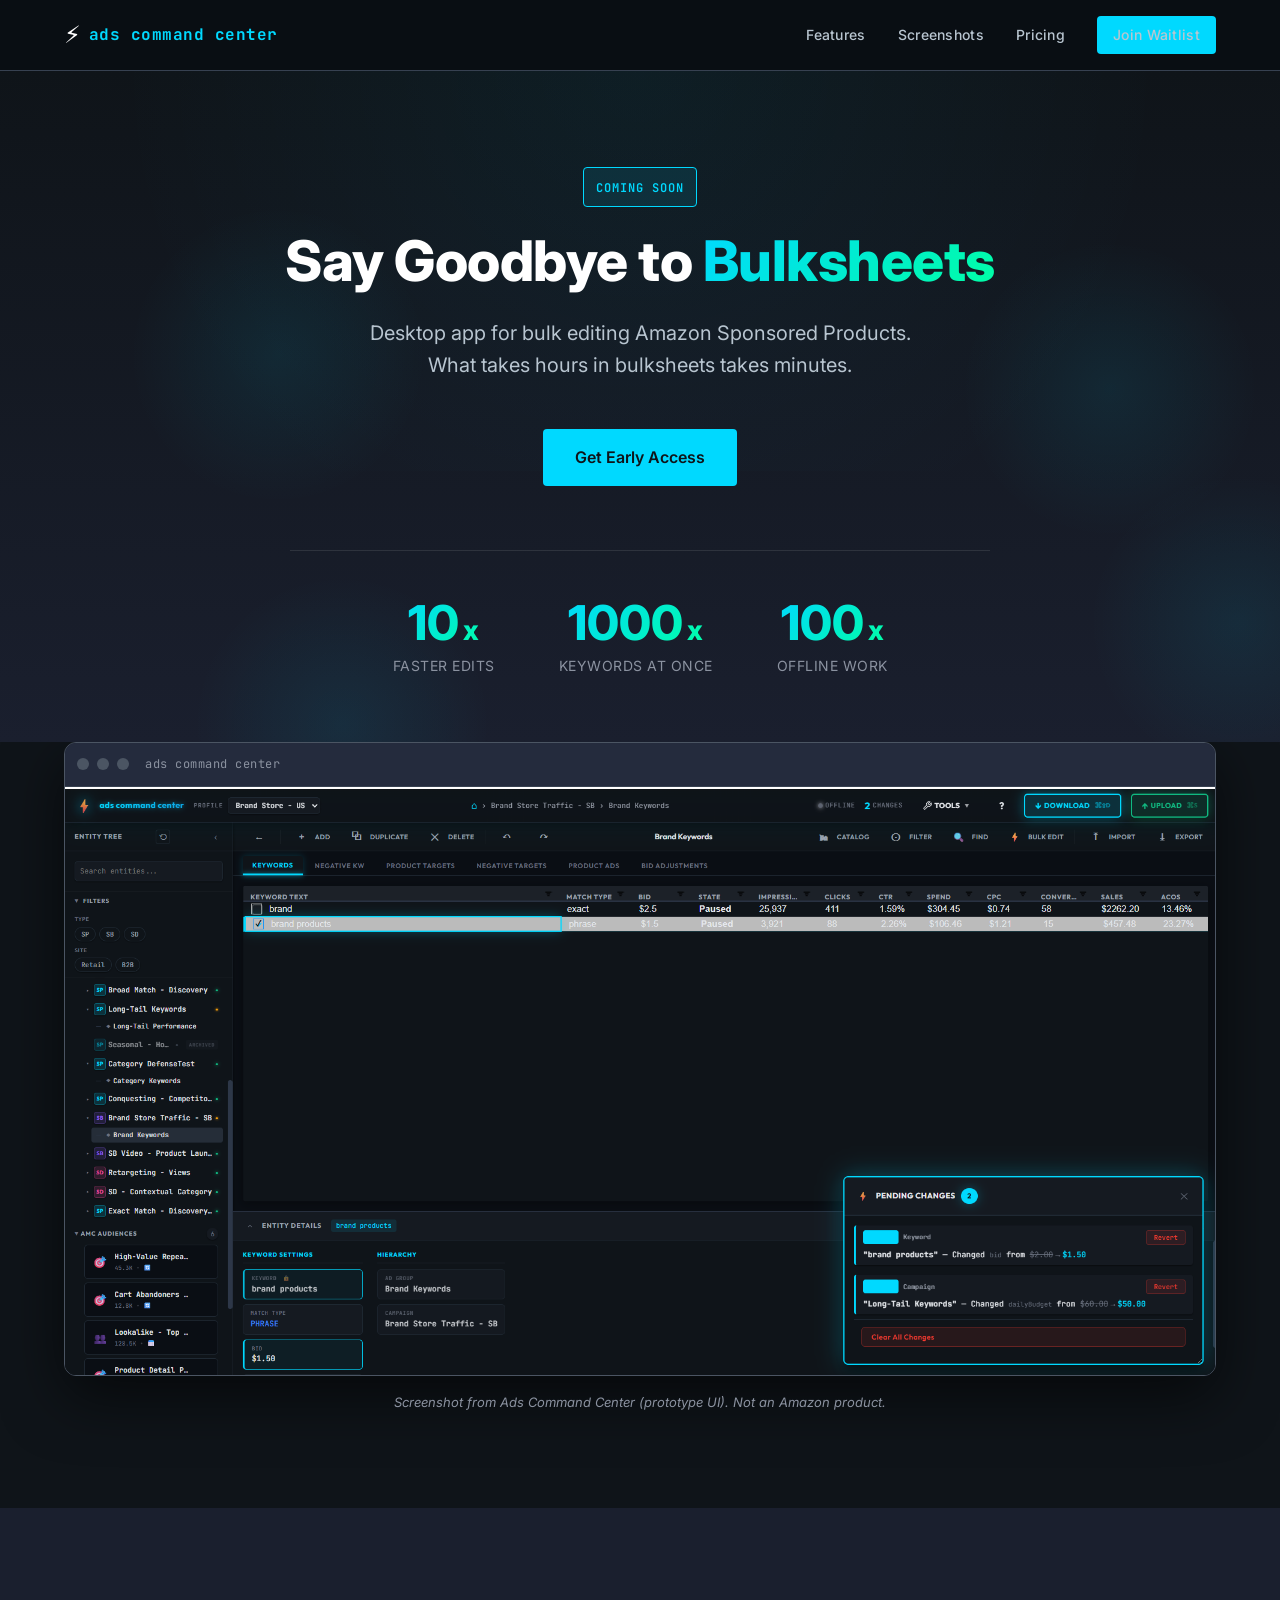
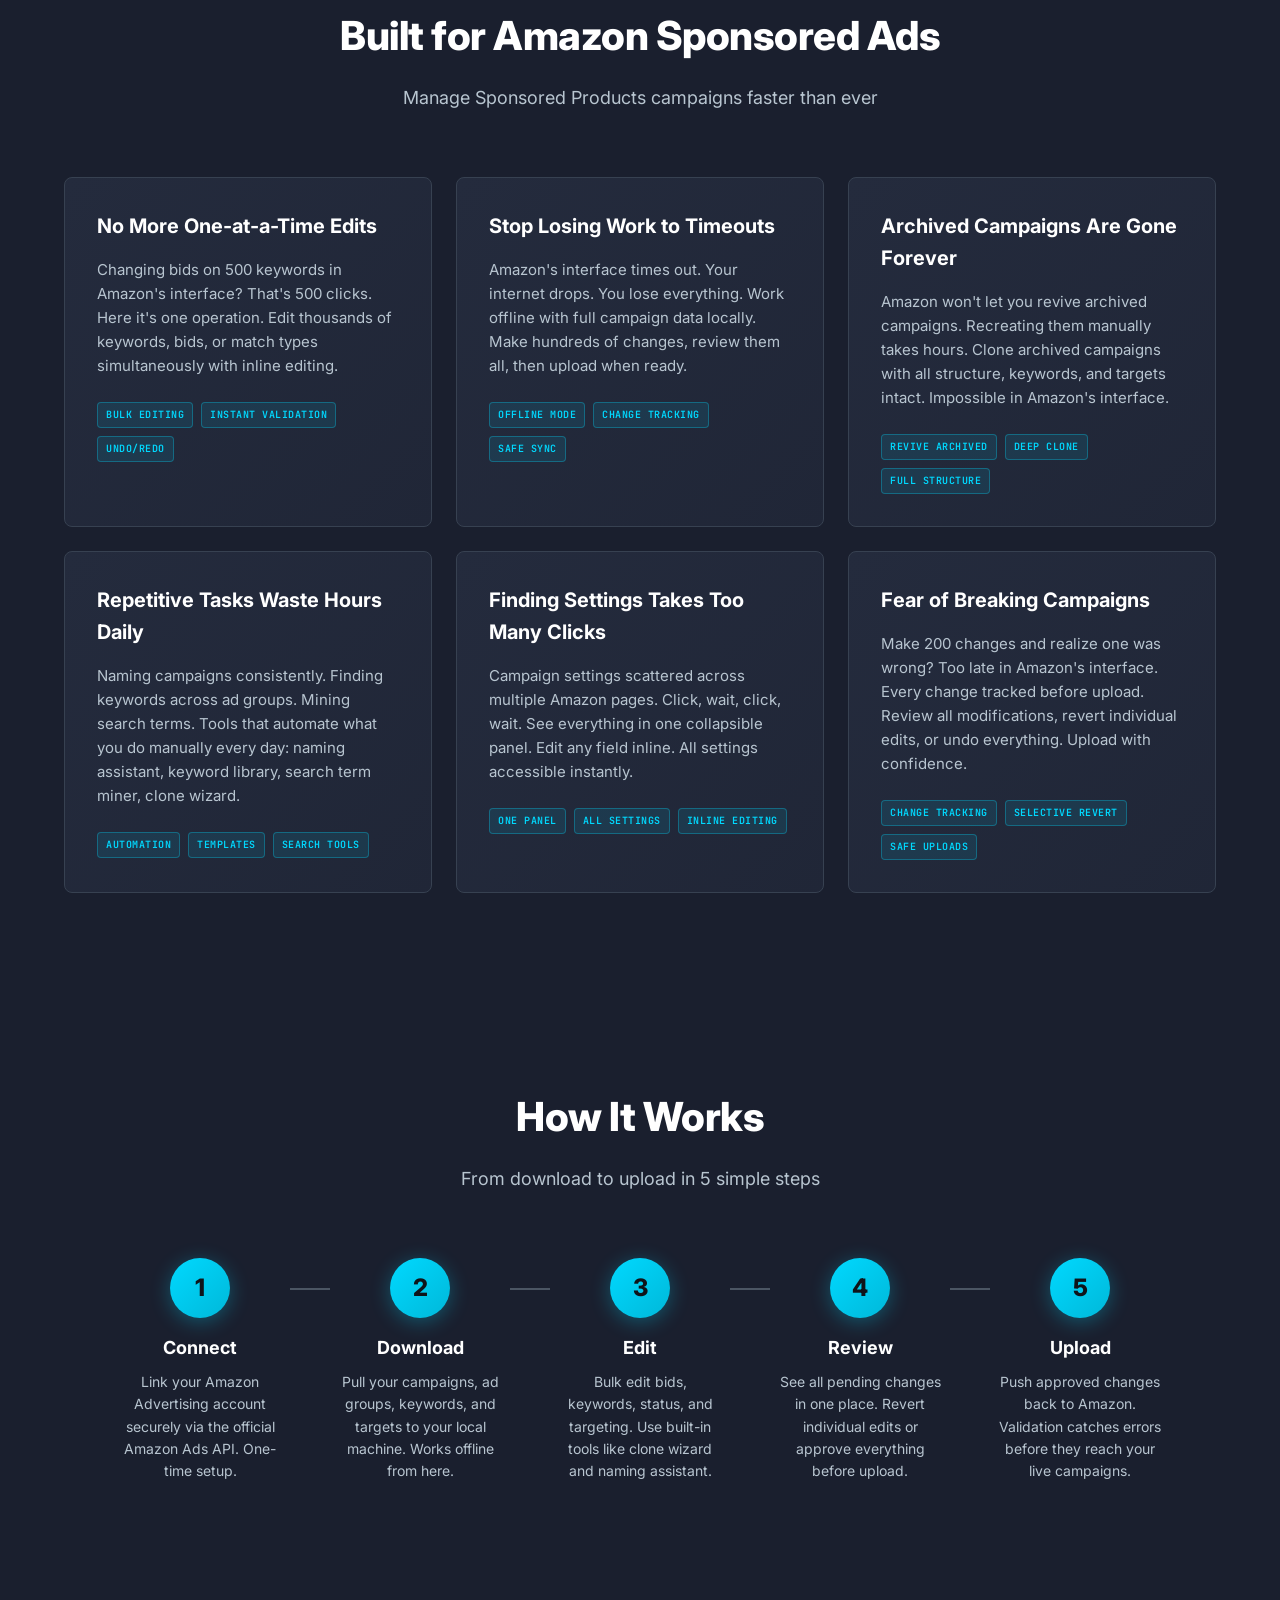
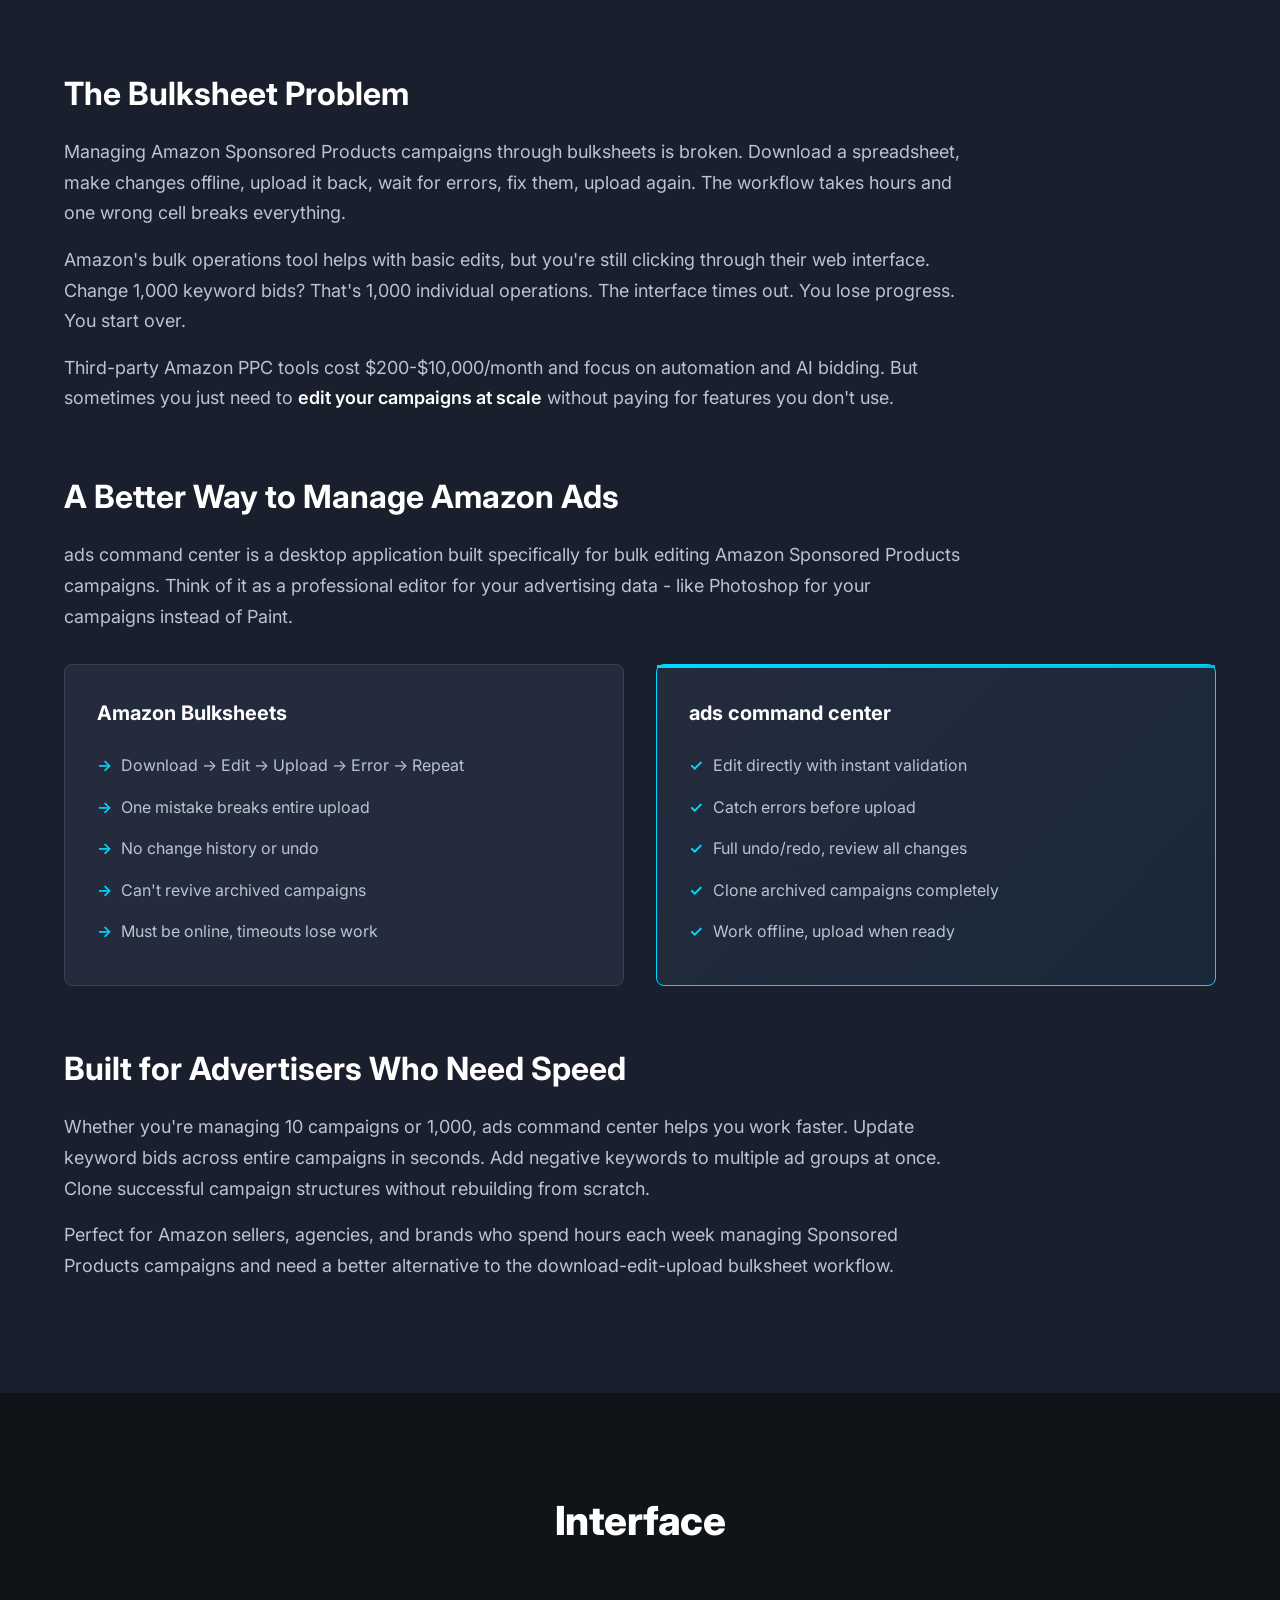
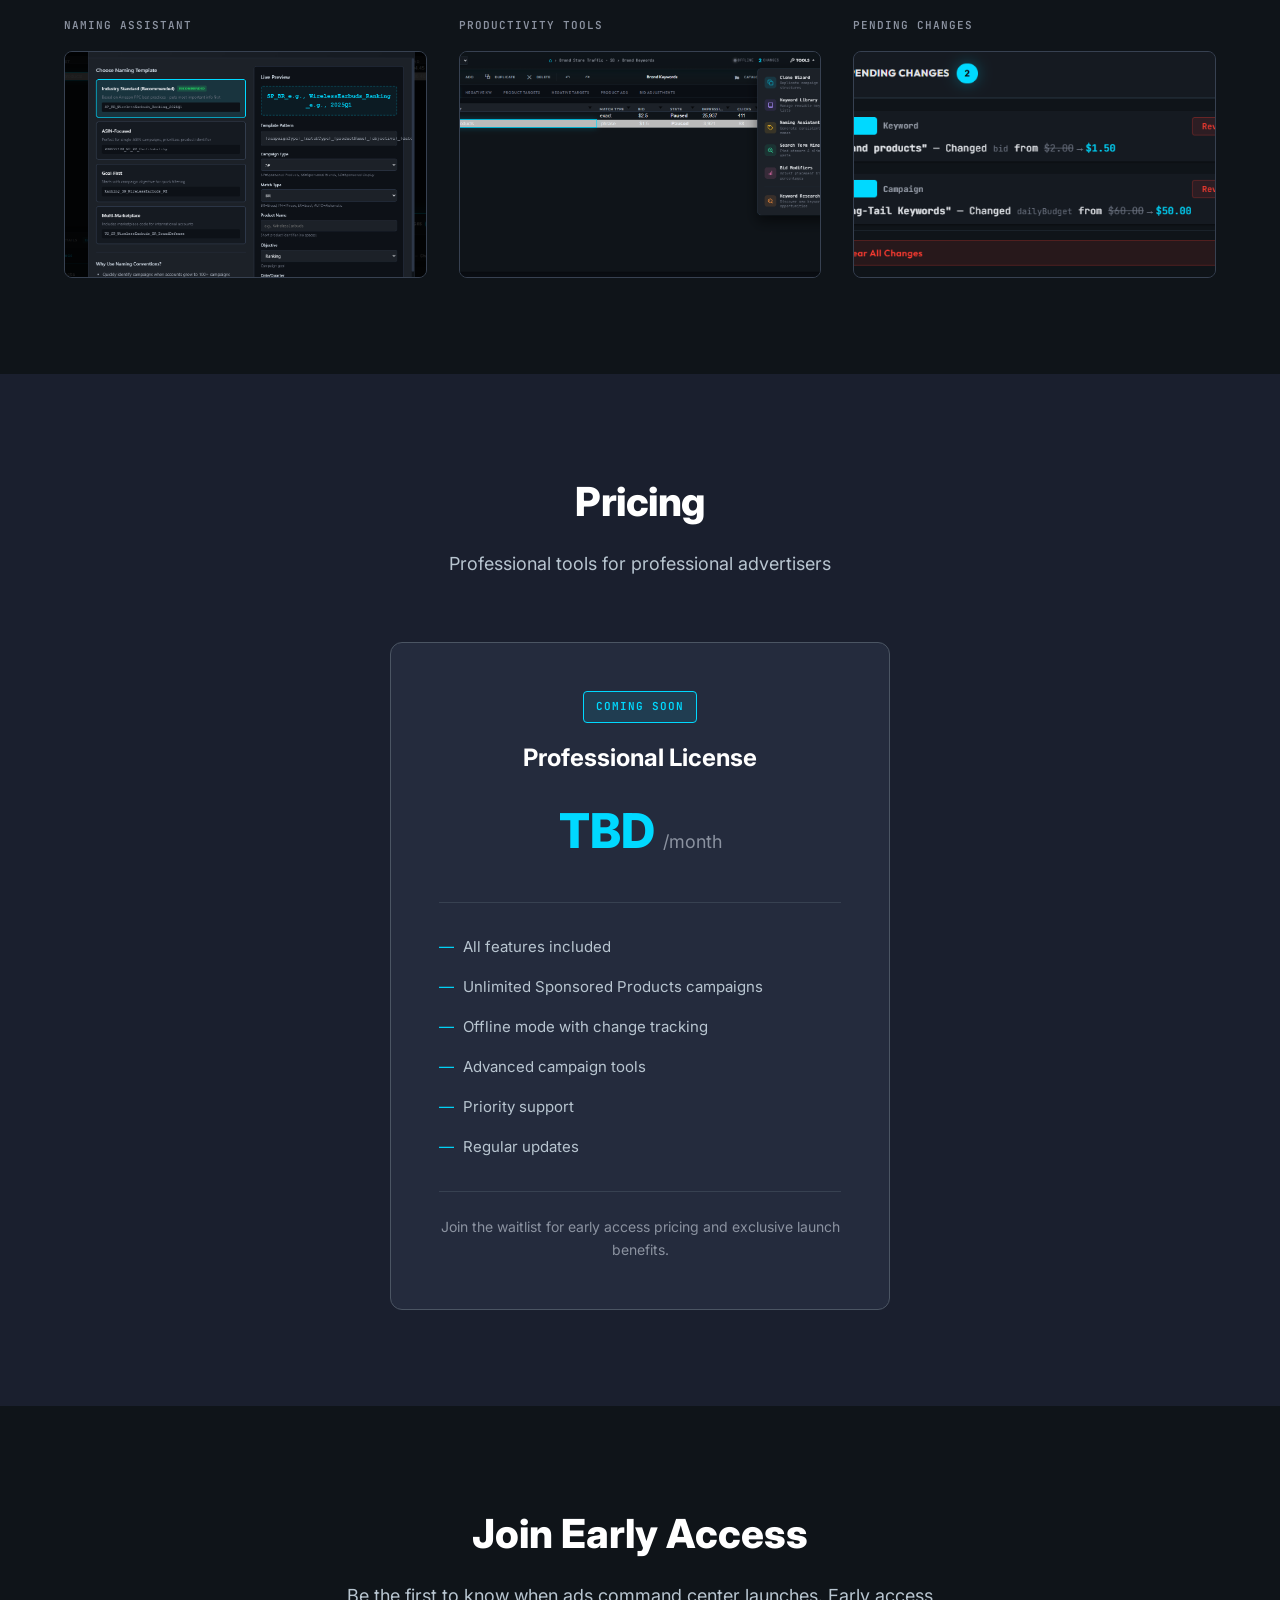
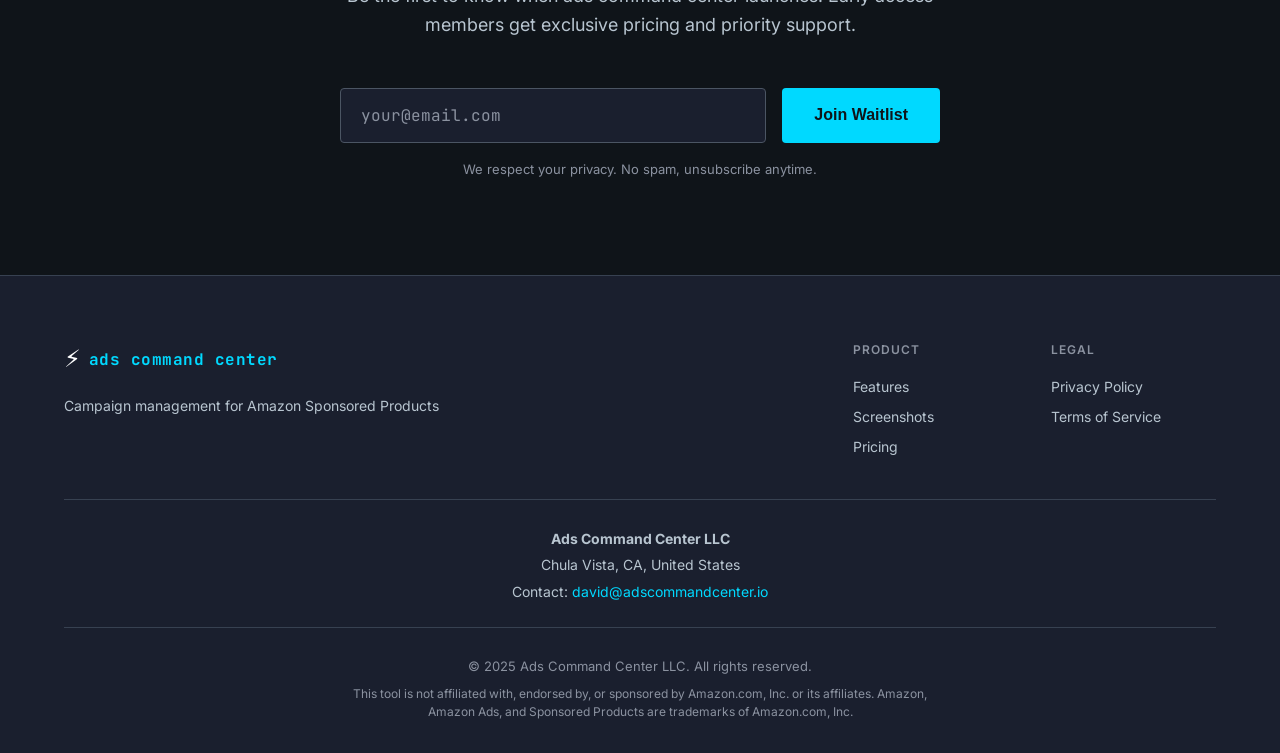
==== index.html @ f1e4e7fe "Update contact email to david@adscommandcenter.io" ====
<!DOCTYPE html>
<html lang="en">
<head>
    <meta charset="UTF-8">
    <meta name="viewport" content="width=device-width, initial-scale=1.0">
    <title>ads command center - Say Goodbye to Bulksheets</title>
    <meta name="description" content="Bulksheet alternative for Amazon Sponsored Products. Desktop app for bulk editing campaigns, keywords, and bids. Work offline, revive archived campaigns. Better than Amazon PPC tools.">
    <meta name="keywords" content="Amazon bulksheet alternative, Amazon PPC tool, bulk edit Amazon campaigns, Amazon Sponsored Products software, Amazon advertising bulk operations, campaign management desktop app, Amazon ads editor">

    <!-- Open Graph -->
    <meta property="og:type" content="website">
    <meta property="og:title" content="ads command center - Say Goodbye to Bulksheets">
    <meta property="og:description" content="Bulksheet alternative for Amazon Sponsored Products. Bulk edit campaigns, keywords, and bids. Work offline, revive archived campaigns.">
    <meta property="og:url" content="https://adscommandcenter.io">
    <meta property="og:site_name" content="ads command center">
    <meta property="og:image" content="https://adscommandcenter.io/images/hero-main.png">
    <meta property="og:image:width" content="1200">
    <meta property="og:image:height" content="630">

    <!-- Twitter Card -->
    <meta name="twitter:card" content="summary_large_image">
    <meta name="twitter:title" content="ads command center - Say Goodbye to Bulksheets">
    <meta name="twitter:description" content="Bulksheet alternative for Amazon Sponsored Products. Bulk edit campaigns, keywords, and bids. Work offline, revive archived campaigns.">
    <meta name="twitter:image" content="https://adscommandcenter.io/images/hero-main.png">

    <!-- Canonical URL -->
    <link rel="canonical" href="https://adscommandcenter.io">

    <!-- Structured Data - Software Application -->
    <script type="application/ld+json">
    {
      "@context": "https://schema.org",
      "@type": "SoftwareApplication",
      "name": "ads command center",
      "applicationCategory": "BusinessApplication",
      "operatingSystem": "Windows, macOS, Linux",
      "offers": {
        "@type": "Offer",
        "price": "TBD",
        "priceCurrency": "USD"
      },
      "description": "Desktop application for managing Amazon Sponsored Products campaigns. Edit thousands of keywords instantly, work offline with full change tracking, revive archived campaigns, and automate repetitive campaign management tasks.",
      "featureList": [
        "Bulk edit thousands of keywords and campaigns simultaneously",
        "Offline mode with local change tracking",
        "Revive and clone archived Amazon campaigns",
        "Campaign naming assistant with templates",
        "Search term mining and keyword discovery",
        "Pending changes review before upload",
        "Inline editing with validation"
      ],
      "screenshot": "https://adscommandcenter.io/images/hero-main.png",
      "url": "https://adscommandcenter.io",
      "applicationSubCategory": "Amazon Advertising Management Tool"
    }
    </script>

    <!-- Structured Data - Organization -->
    <script type="application/ld+json">
    {
      "@context": "https://schema.org",
      "@type": "Organization",
      "name": "ads command center",
      "url": "https://adscommandcenter.io",
      "logo": "https://adscommandcenter.io/images/hero-main.png",
      "description": "Campaign management software for Amazon Sponsored Products"
    }
    </script>

    <!-- Structured Data - FAQ -->
    <script type="application/ld+json">
    {
      "@context": "https://schema.org",
      "@type": "FAQPage",
      "mainEntity": [
        {
          "@type": "Question",
          "name": "What is ads command center?",
          "acceptedAnswer": {
            "@type": "Answer",
            "text": "ads command center is a desktop application for managing Amazon Sponsored Products campaigns. It enables bulk editing of thousands of keywords instantly, offline work with full change tracking, and the ability to revive archived campaigns."
          }
        },
        {
          "@type": "Question",
          "name": "How does ads command center save time compared to bulksheets?",
          "acceptedAnswer": {
            "@type": "Answer",
            "text": "What takes hours in bulksheets takes minutes in ads command center. For example, changing bids on 500 keywords in Amazon's interface requires 500 clicks. In ads command center, it's one operation. You can edit thousands of keywords, bids, or match types simultaneously with inline editing."
          }
        },
        {
          "@type": "Question",
          "name": "Can I revive archived Amazon campaigns?",
          "acceptedAnswer": {
            "@type": "Answer",
            "text": "Yes. Amazon won't let you revive archived campaigns through their interface, and recreating them manually takes hours. ads command center can clone archived campaigns with all structure, keywords, and targets intact - something that's impossible in Amazon's native interface."
          }
        },
        {
          "@type": "Question",
          "name": "Does ads command center work offline?",
          "acceptedAnswer": {
            "@type": "Answer",
            "text": "Yes. Work offline with full campaign data stored locally. Make hundreds of changes, review them all, then upload when ready. No more losing work to timeouts or internet drops."
          }
        },
        {
          "@type": "Question",
          "name": "What platforms does ads command center support?",
          "acceptedAnswer": {
            "@type": "Answer",
            "text": "ads command center is a desktop application available for Windows, macOS, and Linux."
          }
        },
        {
          "@type": "Question",
          "name": "When will ads command center be available?",
          "acceptedAnswer": {
            "@type": "Answer",
            "text": "ads command center is coming soon. Join the waitlist at https://adscommandcenter.io to get early access, exclusive pricing, and priority support."
          }
        }
      ]
    }
    </script>

    <!-- Fonts -->
    <link rel="preconnect" href="https://fonts.googleapis.com">
    <link rel="preconnect" href="https://fonts.gstatic.com" crossorigin>
    <link href="https://fonts.googleapis.com/css2?family=JetBrains+Mono:wght@400;500;600;700&family=Inter:wght@300;400;500;600;700;800&display=swap" rel="stylesheet">

    <!-- Favicon -->
    <link rel="icon" type="image/svg+xml" href="data:image/svg+xml,<svg xmlns='http://www.w3.org/2000/svg' viewBox='0 0 100 100'><text y='.9em' font-size='90'>⚡</text></svg>">
    <link rel="icon" type="image/png" sizes="32x32" href="data:image/svg+xml,<svg xmlns='http://www.w3.org/2000/svg' viewBox='0 0 100 100'><text y='.9em' font-size='90'>⚡</text></svg>">
    <link rel="apple-touch-icon" sizes="180x180" href="data:image/svg+xml,<svg xmlns='http://www.w3.org/2000/svg' viewBox='0 0 100 100'><text y='.9em' font-size='90'>⚡</text></svg>">

    <link rel="stylesheet" href="css/styles.css">
</head>
<body>
    <!-- Navigation -->
    <nav class="navbar">
        <div class="container">
            <div class="nav-brand">
                <span class="logo-icon">⚡</span>
                <span class="logo-text">ads command center</span>
            </div>
            <div class="nav-links">
                <a href="#features">Features</a>
                <a href="#screenshots">Screenshots</a>
                <a href="#pricing">Pricing</a>
                <a href="#waitlist" class="btn-primary-nav">Join Waitlist</a>
            </div>
            <button class="mobile-menu-btn" id="mobileMenuBtn">
                <span></span>
                <span></span>
                <span></span>
            </button>
        </div>
    </nav>

    <!-- Hero Section -->
    <section class="hero" role="banner">
        <div class="container">
            <div class="hero-content">
                <div class="hero-badge animate-fade-in">
                    <span class="badge-text">COMING SOON</span>
                </div>
                <h1 class="hero-title animate-slide-up" itemprop="headline">
                    Say Goodbye to
                    <span class="gradient-text">Bulksheets</span>
                </h1>
                <p class="hero-description animate-slide-up" style="animation-delay: 0.1s;">
                    Desktop app for bulk editing Amazon Sponsored Products.<br>
                    What takes hours in bulksheets takes minutes.
                </p>
                <div class="hero-cta animate-slide-up" style="animation-delay: 0.2s;">
                    <a href="#waitlist" class="btn-large btn-primary">
                        Get Early Access
                    </a>
                </div>

                <!-- Animated Feature Stats -->
                <div class="hero-stats animate-fade-in" style="animation-delay: 0.4s;">
                    <div class="stat-item">
                        <div class="stat-number" data-target="10">0</div>
                        <div class="stat-label">Faster Edits</div>
                    </div>
                    <div class="stat-item">
                        <div class="stat-number" data-target="1000">0</div>
                        <div class="stat-label">Keywords at Once</div>
                    </div>
                    <div class="stat-item">
                        <div class="stat-number" data-target="100">0</div>
                        <div class="stat-label">Offline Work</div>
                    </div>
                </div>
            </div>
        </div>

        <!-- Animated Background Elements -->
        <div class="hero-bg-animation">
            <div class="floating-element" style="left: 10%; top: 20%;"></div>
            <div class="floating-element" style="left: 85%; top: 60%;"></div>
            <div class="floating-element" style="left: 15%; top: 75%;"></div>
            <div class="floating-element" style="left: 75%; top: 25%;"></div>
        </div>
    </section>

    <!-- Screenshot Hero -->
    <section class="screenshot-hero">
        <div class="container">
            <div class="screenshot-window">
                <div class="window-chrome">
                    <div class="window-dots">
                        <span></span>
                        <span></span>
                        <span></span>
                    </div>
                    <div class="window-title">ads command center</div>
                </div>
                <div class="screenshot-container">
                    <img src="images/hero-main.png" alt="ads command center main interface" class="screenshot-img">
                </div>
            </div>
            <p class="screenshot-caption">Screenshot from Ads Command Center (prototype UI). Not an Amazon product.</p>
        </div>
    </section>

    <!-- Features Section -->
    <section id="features" class="features">
        <div class="container">
            <div class="section-header">
                <h2 class="section-title">Built for Amazon Sponsored Ads</h2>
                <p class="section-description">Manage Sponsored Products campaigns faster than ever</p>
            </div>
            <div class="features-grid">
                <div class="feature-card">
                    <div class="feature-header">
                        <h3 class="feature-title">No More One-at-a-Time Edits</h3>
                    </div>
                    <p class="feature-description">Changing bids on 500 keywords in Amazon's interface? That's 500 clicks.
                    Here it's one operation. Edit thousands of keywords, bids, or match types simultaneously with inline editing.</p>
                    <div class="feature-specs">
                        <span class="spec">BULK EDITING</span>
                        <span class="spec">INSTANT VALIDATION</span>
                        <span class="spec">UNDO/REDO</span>
                    </div>
                </div>

                <div class="feature-card">
                    <div class="feature-header">
                        <h3 class="feature-title">Stop Losing Work to Timeouts</h3>
                    </div>
                    <p class="feature-description">Amazon's interface times out. Your internet drops. You lose everything.
                    Work offline with full campaign data locally. Make hundreds of changes, review them all, then upload when ready.</p>
                    <div class="feature-specs">
                        <span class="spec">OFFLINE MODE</span>
                        <span class="spec">CHANGE TRACKING</span>
                        <span class="spec">SAFE SYNC</span>
                    </div>
                </div>

                <div class="feature-card">
                    <div class="feature-header">
                        <h3 class="feature-title">Archived Campaigns Are Gone Forever</h3>
                    </div>
                    <p class="feature-description">Amazon won't let you revive archived campaigns. Recreating them manually takes hours.
                    Clone archived campaigns with all structure, keywords, and targets intact. Impossible in Amazon's interface.</p>
                    <div class="feature-specs">
                        <span class="spec">REVIVE ARCHIVED</span>
                        <span class="spec">DEEP CLONE</span>
                        <span class="spec">FULL STRUCTURE</span>
                    </div>
                </div>

                <div class="feature-card">
                    <div class="feature-header">
                        <h3 class="feature-title">Repetitive Tasks Waste Hours Daily</h3>
                    </div>
                    <p class="feature-description">Naming campaigns consistently. Finding keywords across ad groups. Mining search terms.
                    Tools that automate what you do manually every day: naming assistant, keyword library, search term miner, clone wizard.</p>
                    <div class="feature-specs">
                        <span class="spec">AUTOMATION</span>
                        <span class="spec">TEMPLATES</span>
                        <span class="spec">SEARCH TOOLS</span>
                    </div>
                </div>

                <div class="feature-card">
                    <div class="feature-header">
                        <h3 class="feature-title">Finding Settings Takes Too Many Clicks</h3>
                    </div>
                    <p class="feature-description">Campaign settings scattered across multiple Amazon pages. Click, wait, click, wait.
                    See everything in one collapsible panel. Edit any field inline. All settings accessible instantly.</p>
                    <div class="feature-specs">
                        <span class="spec">ONE PANEL</span>
                        <span class="spec">ALL SETTINGS</span>
                        <span class="spec">INLINE EDITING</span>
                    </div>
                </div>

                <div class="feature-card">
                    <div class="feature-header">
                        <h3 class="feature-title">Fear of Breaking Campaigns</h3>
                    </div>
                    <p class="feature-description">Make 200 changes and realize one was wrong? Too late in Amazon's interface.
                    Every change tracked before upload. Review all modifications, revert individual edits, or undo everything. Upload with confidence.</p>
                    <div class="feature-specs">
                        <span class="spec">CHANGE TRACKING</span>
                        <span class="spec">SELECTIVE REVERT</span>
                        <span class="spec">SAFE UPLOADS</span>
                    </div>
                </div>
            </div>
        </div>
    </section>

    <!-- How It Works Section -->
    <section id="how-it-works" class="how-it-works">
        <div class="container">
            <div class="section-header">
                <h2 class="section-title">How It Works</h2>
                <p class="section-description">From download to upload in 5 simple steps</p>
            </div>
            <div class="workflow-steps">
                <div class="workflow-step">
                    <div class="step-number">1</div>
                    <div class="step-content">
                        <h3 class="step-title">Connect</h3>
                        <p class="step-description">Link your Amazon Advertising account securely via the official Amazon Ads API. One-time setup.</p>
                    </div>
                </div>
                <div class="workflow-connector"></div>
                <div class="workflow-step">
                    <div class="step-number">2</div>
                    <div class="step-content">
                        <h3 class="step-title">Download</h3>
                        <p class="step-description">Pull your campaigns, ad groups, keywords, and targets to your local machine. Works offline from here.</p>
                    </div>
                </div>
                <div class="workflow-connector"></div>
                <div class="workflow-step">
                    <div class="step-number">3</div>
                    <div class="step-content">
                        <h3 class="step-title">Edit</h3>
                        <p class="step-description">Bulk edit bids, keywords, status, and targeting. Use built-in tools like clone wizard and naming assistant.</p>
                    </div>
                </div>
                <div class="workflow-connector"></div>
                <div class="workflow-step">
                    <div class="step-number">4</div>
                    <div class="step-content">
                        <h3 class="step-title">Review</h3>
                        <p class="step-description">See all pending changes in one place. Revert individual edits or approve everything before upload.</p>
                    </div>
                </div>
                <div class="workflow-connector"></div>
                <div class="workflow-step">
                    <div class="step-number">5</div>
                    <div class="step-content">
                        <h3 class="step-title">Upload</h3>
                        <p class="step-description">Push approved changes back to Amazon. Validation catches errors before they reach your live campaigns.</p>
                    </div>
                </div>
            </div>
        </div>
    </section>

    <!-- Why Section - SEO Content -->
    <section class="why-section">
        <div class="container">
            <div class="content-block">
                <h2 class="content-title">The Bulksheet Problem</h2>
                <p class="content-text">
                    Managing Amazon Sponsored Products campaigns through bulksheets is broken. Download a spreadsheet, make changes offline,
                    upload it back, wait for errors, fix them, upload again. The workflow takes hours and one wrong cell breaks everything.
                </p>
                <p class="content-text">
                    Amazon's bulk operations tool helps with basic edits, but you're still clicking through their web interface.
                    Change 1,000 keyword bids? That's 1,000 individual operations. The interface times out. You lose progress. You start over.
                </p>
                <p class="content-text">
                    Third-party Amazon PPC tools cost $200-$10,000/month and focus on automation and AI bidding.
                    But sometimes you just need to <strong>edit your campaigns at scale</strong> without paying for features you don't use.
                </p>
            </div>

            <div class="content-block">
                <h2 class="content-title">A Better Way to Manage Amazon Ads</h2>
                <p class="content-text">
                    ads command center is a desktop application built specifically for bulk editing Amazon Sponsored Products campaigns.
                    Think of it as a professional editor for your advertising data - like Photoshop for your campaigns instead of Paint.
                </p>
                <div class="comparison-grid">
                    <div class="comparison-item">
                        <h3 class="comparison-title">Amazon Bulksheets</h3>
                        <ul class="comparison-list">
                            <li>Download → Edit → Upload → Error → Repeat</li>
                            <li>One mistake breaks entire upload</li>
                            <li>No change history or undo</li>
                            <li>Can't revive archived campaigns</li>
                            <li>Must be online, timeouts lose work</li>
                        </ul>
                    </div>
                    <div class="comparison-item highlight">
                        <h3 class="comparison-title">ads command center</h3>
                        <ul class="comparison-list">
                            <li>Edit directly with instant validation</li>
                            <li>Catch errors before upload</li>
                            <li>Full undo/redo, review all changes</li>
                            <li>Clone archived campaigns completely</li>
                            <li>Work offline, upload when ready</li>
                        </ul>
                    </div>
                </div>
            </div>

            <div class="content-block">
                <h2 class="content-title">Built for Advertisers Who Need Speed</h2>
                <p class="content-text">
                    Whether you're managing 10 campaigns or 1,000, ads command center helps you work faster.
                    Update keyword bids across entire campaigns in seconds. Add negative keywords to multiple ad groups at once.
                    Clone successful campaign structures without rebuilding from scratch.
                </p>
                <p class="content-text">
                    Perfect for Amazon sellers, agencies, and brands who spend hours each week managing Sponsored Products campaigns
                    and need a better alternative to the download-edit-upload bulksheet workflow.
                </p>
            </div>
        </div>
    </section>

    <!-- Screenshots Section -->
    <section id="screenshots" class="screenshots-section">
        <div class="container">
            <div class="section-header">
                <h2 class="section-title">Interface</h2>
            </div>

            <div class="screenshot-grid">
                <div class="screenshot-item">
                    <div class="screenshot-label">NAMING ASSISTANT</div>
                    <div class="screenshot-frame">
                        <img src="images/naming-assistant.png" alt="Naming assistant with template builder" onerror="this.style.display='none'; this.nextElementSibling.style.display='flex';">
                        <div class="screenshot-placeholder-small">
                            <p>Campaign Naming Templates</p>
                        </div>
                    </div>
                </div>

                <div class="screenshot-item">
                    <div class="screenshot-label">PRODUCTIVITY TOOLS</div>
                    <div class="screenshot-frame">
                        <img src="images/tools-dropdown.png" alt="Productivity tools menu including keyword library, naming assistant, and search term miner" onerror="this.style.display='none'; this.nextElementSibling.style.display='flex';">
                        <div class="screenshot-placeholder-small">
                            <p>Productivity Tools</p>
                        </div>
                    </div>
                </div>

                <div class="screenshot-item">
                    <div class="screenshot-label">PENDING CHANGES</div>
                    <div class="screenshot-frame">
                        <img src="images/pending-changes.png" alt="Pending changes review panel" onerror="this.style.display='none'; this.nextElementSibling.style.display='flex';">
                        <div class="screenshot-placeholder-small">
                            <p>Change Review</p>
                        </div>
                    </div>
                </div>
            </div>
        </div>
    </section>

    <!-- Pricing -->
    <section id="pricing" class="pricing">
        <div class="container">
            <div class="section-header">
                <h2 class="section-title">Pricing</h2>
                <p class="section-description">Professional tools for professional advertisers</p>
            </div>
            <div class="pricing-card">
                <div class="pricing-header">
                    <div class="pricing-badge">COMING SOON</div>
                    <h3 class="pricing-title">Professional License</h3>
                    <div class="pricing-price">
                        <span class="price-amount">TBD</span>
                        <span class="price-period">/month</span>
                    </div>
                </div>
                <div class="pricing-features">
                    <div class="pricing-feature">All features included</div>
                    <div class="pricing-feature">Unlimited Sponsored Products campaigns</div>
                    <div class="pricing-feature">Offline mode with change tracking</div>
                    <div class="pricing-feature">Advanced campaign tools</div>
                    <div class="pricing-feature">Priority support</div>
                    <div class="pricing-feature">Regular updates</div>
                </div>
                <p class="pricing-note">Join the waitlist for early access pricing and exclusive launch benefits.</p>
            </div>
        </div>
    </section>

    <!-- Waitlist -->
    <section id="waitlist" class="waitlist">
        <div class="container">
            <div class="waitlist-content">
                <h2 class="waitlist-title">Join Early Access</h2>
                <p class="waitlist-description">Be the first to know when ads command center launches. Early access members get exclusive pricing and priority support.</p>
                <form class="waitlist-form" id="waitlistForm">
                    <input type="email" id="emailInput" placeholder="your@email.com" class="waitlist-input" required>
                    <button type="submit" class="btn-large btn-primary">Join Waitlist</button>
                </form>
                <p class="waitlist-privacy">We respect your privacy. No spam, unsubscribe anytime.</p>
            </div>
        </div>
    </section>

    <!-- Footer -->
    <footer class="footer">
        <div class="container">
            <div class="footer-content">
                <div class="footer-brand">
                    <div class="footer-logo">
                        <span class="logo-icon">⚡</span>
                        <span class="logo-text">ads command center</span>
                    </div>
                    <p class="footer-tagline">Campaign management for Amazon Sponsored Products</p>
                </div>
                <div class="footer-links">
                    <div class="footer-section">
                        <h4>Product</h4>
                        <a href="#features">Features</a>
                        <a href="#screenshots">Screenshots</a>
                        <a href="#pricing">Pricing</a>
                    </div>
                    <div class="footer-section">
                        <h4>Legal</h4>
                        <a href="/privacy.html">Privacy Policy</a>
                        <a href="/terms.html">Terms of Service</a>
                    </div>
                </div>
            </div>
            <div class="footer-bottom">
                <div class="footer-company">
                    <p><strong>Ads Command Center LLC</strong></p>
                    <p>Chula Vista, CA, United States</p>
                    <p>Contact: <a href="mailto:david@adscommandcenter.io">david@adscommandcenter.io</a></p>
                </div>
                <div class="footer-disclaimer">
                    <p>&copy; 2025 Ads Command Center LLC. All rights reserved.</p>
                    <p class="amazon-disclaimer">This tool is not affiliated with, endorsed by, or sponsored by Amazon.com, Inc. or its affiliates. Amazon, Amazon Ads, and Sponsored Products are trademarks of Amazon.com, Inc.</p>
                </div>
            </div>
        </div>
    </footer>

    <!-- Image Lightbox -->
    <div class="lightbox" id="lightbox">
        <span class="lightbox-close" id="lightboxClose">&times;</span>
        <img src="" alt="" id="lightboxImg">
    </div>

    <script src="js/main.js"></script>
</body>
</html>
---- css/styles.css ----
/* ===================================
   VARIABLES & RESET
   =================================== */

:root {
    /* Colors - lighter marketing site palette */
    --color-bg-primary: #0f1419;
    --color-bg-secondary: #1a1f2e;
    --color-bg-tertiary: #242b3d;
    --color-bg-hover: #2d3548;

    --color-text-primary: #ffffff;
    --color-text-secondary: #b8c5d0;
    --color-text-tertiary: #8b92a0;

    --color-cyan: #00d9ff;
    --color-cyan-dark: #00b8d9;
    --color-orange: #ff9500;
    --color-border: #374151;
    --color-border-bright: #4b5563;

    /* Typography */
    --font-display: 'Inter', -apple-system, BlinkMacSystemFont, 'Segoe UI', system-ui, sans-serif;
    --font-mono: 'JetBrains Mono', 'Fira Code', Consolas, Monaco, monospace;

    /* Spacing */
    --space-xs: 4px;
    --space-sm: 8px;
    --space-md: 16px;
    --space-lg: 24px;
    --space-xl: 32px;
    --space-2xl: 48px;
    --space-3xl: 64px;
    --space-4xl: 96px;

    /* Border radius */
    --radius-sm: 4px;
    --radius-md: 8px;
    --radius-lg: 12px;

    /* Shadows */
    --shadow-sm: 0 1px 3px rgba(0, 0, 0, 0.3);
    --shadow-md: 0 4px 12px rgba(0, 0, 0, 0.4);
    --shadow-lg: 0 10px 30px rgba(0, 0, 0, 0.5);
    --shadow-xl: 0 20px 60px rgba(0, 0, 0, 0.6);
}

* {
    margin: 0;
    padding: 0;
    box-sizing: border-box;
}

html {
    scroll-behavior: smooth;
}

body {
    font-family: var(--font-display);
    background: var(--color-bg-primary);
    color: var(--color-text-primary);
    line-height: 1.6;
    -webkit-font-smoothing: antialiased;
    -moz-osx-font-smoothing: grayscale;
}

.container {
    max-width: 1200px;
    margin: 0 auto;
    padding: 0 var(--space-lg);
}

/* ===================================
   NAVIGATION
   =================================== */

.navbar {
    position: sticky;
    top: 0;
    z-index: 1000;
    background: rgba(10, 14, 20, 0.95);
    backdrop-filter: blur(10px);
    border-bottom: 1px solid var(--color-border);
}

.navbar .container {
    display: flex;
    align-items: center;
    justify-content: space-between;
    padding-top: var(--space-md);
    padding-bottom: var(--space-md);
}

.nav-brand {
    display: flex;
    align-items: center;
    gap: var(--space-sm);
}

.logo-icon {
    font-size: 24px;
}

.logo-text {
    font-family: var(--font-mono);
    font-size: 16px;
    font-weight: 700;
    letter-spacing: 0.5px;
    color: var(--color-cyan);
}

.nav-links {
    display: flex;
    align-items: center;
    gap: var(--space-xl);
}

.nav-links a {
    color: var(--color-text-secondary);
    text-decoration: none;
    font-size: 14px;
    font-weight: 500;
    letter-spacing: 0.3px;
    transition: color 0.2s;
}

.nav-links a:hover {
    color: var(--color-text-primary);
}

.btn-primary-nav {
    padding: 8px 16px;
    background: var(--color-cyan);
    color: var(--color-bg-primary);
    border-radius: var(--radius-sm);
    font-weight: 600;
}

.btn-primary-nav:hover {
    background: var(--color-cyan-dark);
    color: var(--color-bg-primary);
}

.mobile-menu-btn {
    display: none;
    flex-direction: column;
    gap: 4px;
    background: none;
    border: none;
    cursor: pointer;
    padding: 8px;
}

.mobile-menu-btn span {
    width: 24px;
    height: 2px;
    background: var(--color-text-primary);
    transition: all 0.3s;
}

/* ===================================
   HERO
   =================================== */

.hero {
    padding: var(--space-4xl) 0 var(--space-3xl);
    background: linear-gradient(180deg, #0f1419 0%, #1a1f2e 100%);
    position: relative;
}

.hero::before {
    content: '';
    position: absolute;
    top: 0;
    left: 0;
    right: 0;
    height: 400px;
    background: radial-gradient(circle at 50% 0%, rgba(0, 217, 255, 0.05), transparent 70%);
    pointer-events: none;
}

.hero-content {
    max-width: 800px;
    margin: 0 auto;
    text-align: center;
    position: relative;
    z-index: 1;
}

.hero-badge {
    display: inline-block;
    padding: 6px 12px;
    background: rgba(0, 217, 255, 0.1);
    border: 1px solid var(--color-cyan);
    border-radius: var(--radius-sm);
    margin-bottom: var(--space-lg);
}

.badge-text {
    font-family: var(--font-mono);
    font-size: 12px;
    font-weight: 600;
    color: var(--color-cyan);
    letter-spacing: 1px;
}

.hero-title {
    font-size: 56px;
    font-weight: 800;
    line-height: 1.1;
    margin-bottom: var(--space-lg);
    letter-spacing: -0.5px;
}

.gradient-text {
    background: linear-gradient(135deg, var(--color-cyan) 0%, #00ffa3 100%);
    -webkit-background-clip: text;
    -webkit-text-fill-color: transparent;
    background-clip: text;
}

.hero-description {
    font-size: 20px;
    line-height: 1.6;
    color: var(--color-text-secondary);
    margin-bottom: var(--space-2xl);
    max-width: 700px;
    margin-left: auto;
    margin-right: auto;
}

.hero-cta {
    display: flex;
    justify-content: center;
    gap: var(--space-md);
}

.btn-large {
    padding: 16px 32px;
    font-size: 16px;
    font-weight: 600;
    text-decoration: none;
    border-radius: var(--radius-sm);
    transition: all 0.2s;
    display: inline-block;
    border: none;
    cursor: pointer;
}

.btn-primary {
    background: var(--color-cyan);
    color: var(--color-bg-primary);
}

.btn-primary:hover {
    background: var(--color-cyan-dark);
    transform: translateY(-1px);
    box-shadow: 0 4px 12px rgba(0, 217, 255, 0.3);
}

/* Hero Stats */
.hero-stats {
    display: flex;
    justify-content: center;
    gap: var(--space-3xl);
    margin-top: var(--space-3xl);
    padding-top: var(--space-2xl);
    border-top: 1px solid rgba(255, 255, 255, 0.1);
    max-width: 700px;
    margin-left: auto;
    margin-right: auto;
}

.stat-item {
    text-align: center;
}

.stat-number {
    font-size: 48px;
    font-weight: 800;
    background: linear-gradient(135deg, var(--color-cyan) 0%, #00ffa3 100%);
    -webkit-background-clip: text;
    -webkit-text-fill-color: transparent;
    background-clip: text;
    line-height: 1;
    margin-bottom: var(--space-sm);
}

.stat-number::after {
    content: 'x';
    font-size: 28px;
    margin-left: 4px;
}

.stat-label {
    font-size: 14px;
    color: var(--color-text-tertiary);
    text-transform: uppercase;
    letter-spacing: 0.5px;
}

/* Animated Background Elements */
.hero-bg-animation {
    position: absolute;
    top: 0;
    left: 0;
    width: 100%;
    height: 100%;
    overflow: hidden;
    pointer-events: none;
    z-index: 0;
}

.floating-element {
    position: absolute;
    width: 300px;
    height: 300px;
    background: radial-gradient(circle, rgba(0, 217, 255, 0.08) 0%, transparent 70%);
    border-radius: 50%;
    animation: float 20s infinite ease-in-out;
}

.floating-element:nth-child(2) {
    animation-delay: -5s;
    animation-duration: 25s;
}

.floating-element:nth-child(3) {
    animation-delay: -10s;
    animation-duration: 30s;
}

.floating-element:nth-child(4) {
    animation-delay: -15s;
    animation-duration: 22s;
}

@keyframes float {
    0%, 100% {
        transform: translate(0, 0) scale(1);
    }
    33% {
        transform: translate(30px, -30px) scale(1.1);
    }
    66% {
        transform: translate(-20px, 20px) scale(0.9);
    }
}

/* Animation Classes */
@keyframes fadeIn {
    from {
        opacity: 0;
    }
    to {
        opacity: 1;
    }
}

@keyframes slideUp {
    from {
        opacity: 0;
        transform: translateY(30px);
    }
    to {
        opacity: 1;
        transform: translateY(0);
    }
}

.animate-fade-in {
    animation: fadeIn 1s ease-out forwards;
}

.animate-slide-up {
    animation: slideUp 0.8s ease-out forwards;
    opacity: 0;
}

/* ===================================
   SCREENSHOT HERO
   =================================== */

.screenshot-hero {
    padding: 0 0 var(--space-4xl);
}

.screenshot-window {
    background: var(--color-bg-secondary);
    border-radius: var(--radius-lg);
    overflow: hidden;
    border: 1px solid var(--color-border-bright);
    box-shadow: var(--shadow-xl);
}

.window-chrome {
    background: var(--color-bg-tertiary);
    padding: 12px;
    display: flex;
    align-items: center;
    gap: var(--space-md);
    border-bottom: 1px solid var(--color-border);
}

.window-dots {
    display: flex;
    gap: 8px;
}

.window-dots span {
    width: 12px;
    height: 12px;
    border-radius: 50%;
    background: var(--color-border-bright);
}

.window-title {
    font-family: var(--font-mono);
    font-size: 12px;
    color: var(--color-text-tertiary);
    letter-spacing: 0.5px;
}

.screenshot-container {
    position: relative;
    background: var(--color-bg-primary);
    overflow: hidden;
}

.screenshot-img {
    width: 100%;
    height: auto;
    display: block;
    background: #0f1419;
    position: relative;
    z-index: 2;
}

.screenshot-placeholder {
    position: absolute;
    top: 0;
    left: 0;
    width: 100%;
    height: 100%;
    display: none;
    flex-direction: column;
    align-items: center;
    justify-content: center;
    padding: var(--space-2xl);
}

.placeholder-grid {
    width: 100%;
    max-width: 600px;
    height: 300px;
    background: linear-gradient(90deg, var(--color-border) 1px, transparent 1px),
                linear-gradient(180deg, var(--color-border) 1px, transparent 1px);
    background-size: 40px 40px;
    border: 1px solid var(--color-cyan);
    border-radius: var(--radius-md);
    margin-bottom: var(--space-md);
    opacity: 0.3;
}

.screenshot-placeholder p {
    font-family: var(--font-mono);
    font-size: 14px;
    color: var(--color-text-tertiary);
}

/* ===================================
   SECTIONS
   =================================== */

section {
    padding: var(--space-4xl) 0;
}

.section-header {
    text-align: center;
    margin-bottom: var(--space-3xl);
}

.section-title {
    font-size: 40px;
    font-weight: 800;
    margin-bottom: var(--space-md);
    letter-spacing: -0.5px;
}

.section-description {
    font-size: 18px;
    color: var(--color-text-secondary);
}

/* ===================================
   FEATURES
   =================================== */

.features {
    background: var(--color-bg-secondary);
}

.features-grid {
    display: grid;
    grid-template-columns: repeat(3, 1fr);
    gap: var(--space-lg);
}

.feature-card {
    background: linear-gradient(135deg, var(--color-bg-tertiary) 0%, rgba(36, 43, 61, 0.6) 100%);
    border: 1px solid var(--color-border);
    border-radius: var(--radius-md);
    padding: var(--space-xl);
    transition: all 0.3s;
    position: relative;
    overflow: hidden;
}

.feature-card::before {
    content: '';
    position: absolute;
    top: 0;
    left: 0;
    right: 0;
    height: 3px;
    background: linear-gradient(90deg, var(--color-cyan), transparent);
    opacity: 0;
    transition: opacity 0.3s;
}

.feature-card:hover::before {
    opacity: 1;
}

.feature-card:hover {
    border-color: var(--color-cyan);
    transform: translateY(-2px);
    box-shadow: 0 8px 24px rgba(0, 217, 255, 0.1);
}

.feature-header {
    margin-bottom: var(--space-md);
}

.feature-title {
    font-size: 20px;
    font-weight: 700;
    color: var(--color-text-primary);
    margin-bottom: var(--space-sm);
}

.feature-description {
    font-size: 15px;
    line-height: 1.6;
    color: var(--color-text-secondary);
    margin-bottom: var(--space-lg);
}

.feature-specs {
    display: flex;
    flex-wrap: wrap;
    gap: var(--space-sm);
}

.spec {
    font-family: var(--font-mono);
    font-size: 10px;
    font-weight: 600;
    letter-spacing: 0.5px;
    color: var(--color-cyan);
    padding: 4px 8px;
    background: rgba(0, 217, 255, 0.1);
    border: 1px solid rgba(0, 217, 255, 0.3);
    border-radius: var(--radius-sm);
}

/* ===================================
   WHY SECTION - SEO CONTENT
   =================================== */

.why-section {
    background: var(--color-bg-secondary);
    padding: var(--space-4xl) 0;
}

.content-block {
    margin-bottom: var(--space-3xl);
}

.content-block:last-child {
    margin-bottom: 0;
}

.content-title {
    font-size: 32px;
    font-weight: 700;
    color: var(--color-text-primary);
    margin-bottom: var(--space-lg);
    line-height: 1.2;
}

.content-text {
    font-size: 18px;
    line-height: 1.7;
    color: var(--color-text-secondary);
    margin-bottom: var(--space-md);
    max-width: 900px;
}

.content-text strong {
    color: var(--color-text-primary);
    font-weight: 600;
}

.comparison-grid {
    display: grid;
    grid-template-columns: repeat(2, 1fr);
    gap: var(--space-xl);
    margin-top: var(--space-xl);
}

.comparison-item {
    background: var(--color-bg-tertiary);
    border: 1px solid var(--color-border);
    border-radius: var(--radius-md);
    padding: var(--space-xl);
}

.comparison-item.highlight {
    border-color: var(--color-cyan);
    background: linear-gradient(135deg, var(--color-bg-tertiary) 0%, rgba(0, 217, 255, 0.05) 100%);
    position: relative;
}

.comparison-item.highlight::before {
    content: '';
    position: absolute;
    top: 0;
    left: 0;
    right: 0;
    height: 3px;
    background: linear-gradient(90deg, var(--color-cyan), var(--color-cyan-dark));
}

.comparison-title {
    font-size: 20px;
    font-weight: 700;
    color: var(--color-text-primary);
    margin-bottom: var(--space-md);
}

.comparison-list {
    list-style: none;
    padding: 0;
    margin: 0;
}

.comparison-list li {
    font-size: 16px;
    line-height: 1.6;
    color: var(--color-text-secondary);
    padding: var(--space-sm) 0;
    padding-left: var(--space-lg);
    position: relative;
}

.comparison-list li::before {
    content: '→';
    position: absolute;
    left: 0;
    color: var(--color-cyan);
    font-weight: 600;
}

.comparison-item.highlight .comparison-list li::before {
    content: '✓';
}

/* ===================================
   SCREENSHOTS SECTION
   =================================== */

.screenshots-section {
    background: var(--color-bg-primary);
}

.screenshot-grid {
    display: grid;
    grid-template-columns: repeat(3, 1fr);
    gap: var(--space-xl);
}

.screenshot-item {
    display: flex;
    flex-direction: column;
    gap: var(--space-md);
}

.screenshot-label {
    font-family: var(--font-mono);
    font-size: 11px;
    font-weight: 600;
    letter-spacing: 1px;
    color: var(--color-text-tertiary);
}

.screenshot-frame {
    background: var(--color-bg-secondary);
    border: 1px solid var(--color-border);
    border-radius: var(--radius-md);
    overflow: hidden;
    aspect-ratio: 16 / 10;
    position: relative;
}

.screenshot-frame img {
    width: 100%;
    height: 100%;
    object-fit: cover;
    display: block;
}

.screenshot-placeholder-small {
    position: absolute;
    top: 0;
    left: 0;
    width: 100%;
    height: 100%;
    display: none;
    align-items: center;
    justify-content: center;
    background: var(--color-bg-tertiary);
}

.screenshot-placeholder-small p {
    font-family: var(--font-mono);
    font-size: 12px;
    color: var(--color-text-tertiary);
}

/* ===================================
   PRICING
   =================================== */

.pricing {
    background: var(--color-bg-secondary);
}

.pricing-card {
    max-width: 500px;
    margin: 0 auto;
    background: var(--color-bg-tertiary);
    border: 1px solid var(--color-border-bright);
    border-radius: var(--radius-lg);
    padding: var(--space-2xl);
}

.pricing-header {
    text-align: center;
    padding-bottom: var(--space-xl);
    border-bottom: 1px solid var(--color-border);
    margin-bottom: var(--space-xl);
}

.pricing-badge {
    display: inline-block;
    padding: 6px 12px;
    background: rgba(0, 217, 255, 0.1);
    border: 1px solid var(--color-cyan);
    border-radius: var(--radius-sm);
    font-family: var(--font-mono);
    font-size: 11px;
    font-weight: 600;
    color: var(--color-cyan);
    letter-spacing: 1px;
    margin-bottom: var(--space-md);
}

.pricing-title {
    font-size: 24px;
    font-weight: 700;
    margin-bottom: var(--space-md);
}

.pricing-price {
    display: flex;
    align-items: baseline;
    justify-content: center;
    gap: var(--space-sm);
}

.price-amount {
    font-size: 48px;
    font-weight: 800;
    color: var(--color-cyan);
}

.price-period {
    font-size: 18px;
    color: var(--color-text-tertiary);
}

.pricing-features {
    display: flex;
    flex-direction: column;
    gap: var(--space-md);
    margin-bottom: var(--space-xl);
}

.pricing-feature {
    font-size: 15px;
    color: var(--color-text-secondary);
    padding-left: var(--space-lg);
    position: relative;
}

.pricing-feature::before {
    content: "—";
    position: absolute;
    left: 0;
    color: var(--color-cyan);
}

.pricing-note {
    font-size: 14px;
    color: var(--color-text-tertiary);
    text-align: center;
    padding-top: var(--space-lg);
    border-top: 1px solid var(--color-border);
}

/* ===================================
   WAITLIST
   =================================== */

.waitlist {
    background: var(--color-bg-primary);
}

.waitlist-content {
    max-width: 600px;
    margin: 0 auto;
    text-align: center;
}

.waitlist-title {
    font-size: 40px;
    font-weight: 800;
    margin-bottom: var(--space-md);
}

.waitlist-description {
    font-size: 18px;
    color: var(--color-text-secondary);
    margin-bottom: var(--space-2xl);
}

.waitlist-form {
    display: flex;
    gap: var(--space-md);
    margin-bottom: var(--space-md);
}

.waitlist-input {
    flex: 1;
    padding: 16px 20px;
    font-size: 16px;
    font-family: var(--font-mono);
    background: var(--color-bg-secondary);
    border: 1px solid var(--color-border-bright);
    border-radius: var(--radius-sm);
    color: var(--color-text-primary);
    transition: border-color 0.2s;
}

.waitlist-input:focus {
    outline: none;
    border-color: var(--color-cyan);
}

.waitlist-input::placeholder {
    color: var(--color-text-tertiary);
}

.waitlist-privacy {
    font-size: 13px;
    color: var(--color-text-tertiary);
}

/* ===================================
   FOOTER
   =================================== */

.footer {
    background: var(--color-bg-secondary);
    border-top: 1px solid var(--color-border);
    padding: var(--space-3xl) 0 var(--space-xl);
}

.footer-content {
    display: grid;
    grid-template-columns: 2fr 1fr;
    gap: var(--space-3xl);
    margin-bottom: var(--space-xl);
}

.footer-brand {
    display: flex;
    flex-direction: column;
    gap: var(--space-md);
}

.footer-logo {
    display: flex;
    align-items: center;
    gap: var(--space-sm);
}

.footer-tagline {
    color: var(--color-text-secondary);
    font-size: 14px;
}

.footer-links {
    display: grid;
    grid-template-columns: repeat(2, 1fr);
    gap: var(--space-xl);
}

.footer-section h4 {
    font-size: 12px;
    font-weight: 600;
    letter-spacing: 1px;
    color: var(--color-text-tertiary);
    margin-bottom: var(--space-md);
    text-transform: uppercase;
}

.footer-section a {
    display: block;
    font-size: 14px;
    color: var(--color-text-secondary);
    text-decoration: none;
    margin-bottom: var(--space-sm);
    transition: color 0.2s;
}

.footer-section a:hover {
    color: var(--color-cyan);
}

.footer-bottom {
    padding-top: var(--space-lg);
    border-top: 1px solid var(--color-border);
    text-align: center;
    color: var(--color-text-tertiary);
    font-size: 13px;
}

/* ===================================
   NAVBAR STATES
   =================================== */

.navbar.scrolled {
    background: rgba(10, 14, 20, 0.98);
    box-shadow: var(--shadow-md);
}

.nav-links.active {
    display: flex;
    position: absolute;
    top: 100%;
    left: 0;
    right: 0;
    flex-direction: column;
    background: var(--color-bg-secondary);
    border-bottom: 1px solid var(--color-border);
    padding: var(--space-lg);
    gap: var(--space-md);
}

.mobile-menu-btn.active span:nth-child(1) {
    transform: rotate(45deg) translate(5px, 5px);
}

.mobile-menu-btn.active span:nth-child(2) {
    opacity: 0;
}

.mobile-menu-btn.active span:nth-child(3) {
    transform: rotate(-45deg) translate(6px, -6px);
}

/* ===================================
   RESPONSIVE
   =================================== */

/* Image Lightbox */
.lightbox {
    display: none;
    position: fixed;
    z-index: 10000;
    top: 0;
    left: 0;
    width: 100%;
    height: 100%;
    background-color: rgba(0, 0, 0, 0.95);
    align-items: center;
    justify-content: center;
    cursor: zoom-out;
}

.lightbox.active {
    display: flex;
}

.lightbox img {
    max-width: 95%;
    max-height: 95vh;
    object-fit: contain;
    box-shadow: 0 0 50px rgba(0, 217, 255, 0.3);
    border-radius: 8px;
}

.lightbox-close {
    position: absolute;
    top: 20px;
    right: 30px;
    color: var(--color-text-primary);
    font-size: 40px;
    font-weight: 300;
    cursor: pointer;
    transition: color 0.2s;
    user-select: none;
}

.lightbox-close:hover {
    color: var(--color-cyan);
}

/* Make screenshots clickable */
.screenshot-img,
.screenshot-frame img {
    cursor: zoom-in;
    transition: transform 0.2s;
}

.screenshot-img:hover,
.screenshot-frame img:hover {
    transform: scale(1.02);
}

@media (max-width: 1024px) {
    .features-grid {
        grid-template-columns: repeat(2, 1fr);
    }

    .screenshot-grid {
        grid-template-columns: 1fr;
    }

    .comparison-grid {
        grid-template-columns: 1fr;
    }
}

@media (max-width: 768px) {
    .nav-links {
        display: none;
    }

    .mobile-menu-btn {
        display: flex;
    }

    .hero-title {
        font-size: 40px;
    }

    .section-title {
        font-size: 32px;
    }

    .hero-cta {
        flex-direction: column;
    }

    .features-grid {
        grid-template-columns: 1fr;
    }

    .footer-content {
        grid-template-columns: 1fr;
    }

    .waitlist-form {
        flex-direction: column;
    }

    .hero-stats {
        flex-direction: column;
        gap: var(--space-xl);
    }

    .stat-number {
        font-size: 36px;
    }

    .floating-element {
        width: 150px;
        height: 150px;
    }
}

/* ===================================
   HOW IT WORKS SECTION
   =================================== */

.how-it-works {
    padding: var(--space-4xl) 0;
    background: var(--color-bg-secondary);
}

.workflow-steps {
    display: flex;
    align-items: flex-start;
    justify-content: center;
    gap: 0;
    flex-wrap: wrap;
    max-width: 1200px;
    margin: 0 auto;
}

.workflow-step {
    display: flex;
    flex-direction: column;
    align-items: center;
    text-align: center;
    width: 180px;
}

.step-number {
    width: 60px;
    height: 60px;
    border-radius: 50%;
    background: linear-gradient(135deg, var(--color-cyan), var(--color-cyan-dark));
    color: var(--color-bg-primary);
    font-size: 24px;
    font-weight: 800;
    display: flex;
    align-items: center;
    justify-content: center;
    margin-bottom: var(--space-md);
    box-shadow: 0 4px 20px rgba(0, 217, 255, 0.3);
}

.step-content {
    padding: 0 var(--space-sm);
}

.step-title {
    font-size: 18px;
    font-weight: 700;
    color: var(--color-text-primary);
    margin-bottom: var(--space-sm);
}

.step-description {
    font-size: 14px;
    color: var(--color-text-secondary);
    line-height: 1.6;
}

.workflow-connector {
    width: 40px;
    height: 2px;
    background: var(--color-border-bright);
    margin-top: 30px;
    flex-shrink: 0;
}

@media (max-width: 900px) {
    .workflow-steps {
        flex-direction: column;
        align-items: center;
        gap: var(--space-lg);
    }

    .workflow-step {
        width: 100%;
        max-width: 300px;
    }

    .workflow-connector {
        width: 2px;
        height: 30px;
        margin-top: 0;
    }
}

/* ===================================
   FOOTER ENHANCEMENTS
   =================================== */

.footer-company {
    text-align: center;
    margin-bottom: var(--space-lg);
}

.footer-company p {
    color: var(--color-text-secondary);
    margin: var(--space-xs) 0;
    font-size: 14px;
}

.footer-company a {
    color: var(--color-cyan);
    text-decoration: none;
}

.footer-company a:hover {
    text-decoration: underline;
}

.footer-disclaimer {
    text-align: center;
    padding-top: var(--space-lg);
    border-top: 1px solid var(--color-border);
}

.footer-disclaimer p {
    color: var(--color-text-tertiary);
    font-size: 13px;
    margin: var(--space-xs) 0;
}

.amazon-disclaimer {
    font-size: 12px !important;
    max-width: 600px;
    margin: var(--space-sm) auto 0 !important;
    line-height: 1.5;
}

/* ===================================
   SCREENSHOT CAPTION
   =================================== */

.screenshot-caption {
    text-align: center;
    color: var(--color-text-tertiary);
    font-size: 13px;
    margin-top: var(--space-md);
    font-style: italic;
}
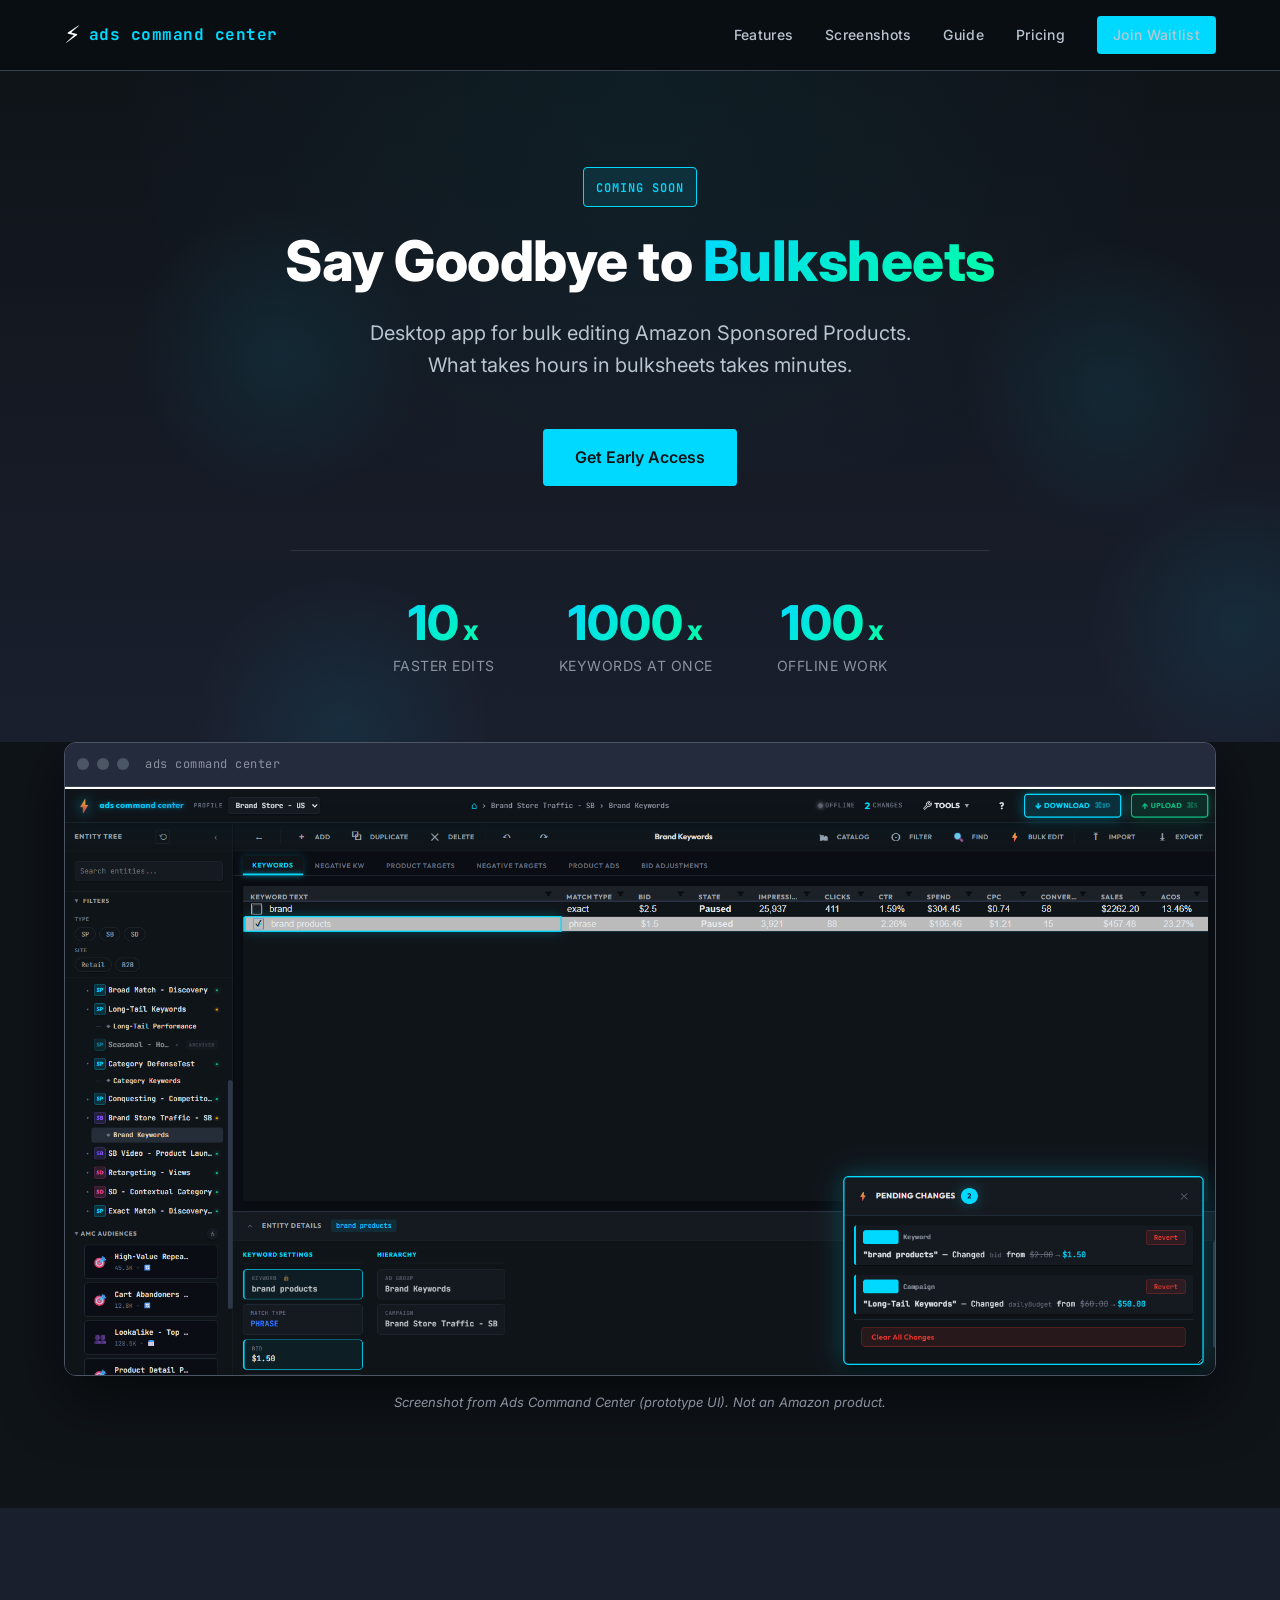
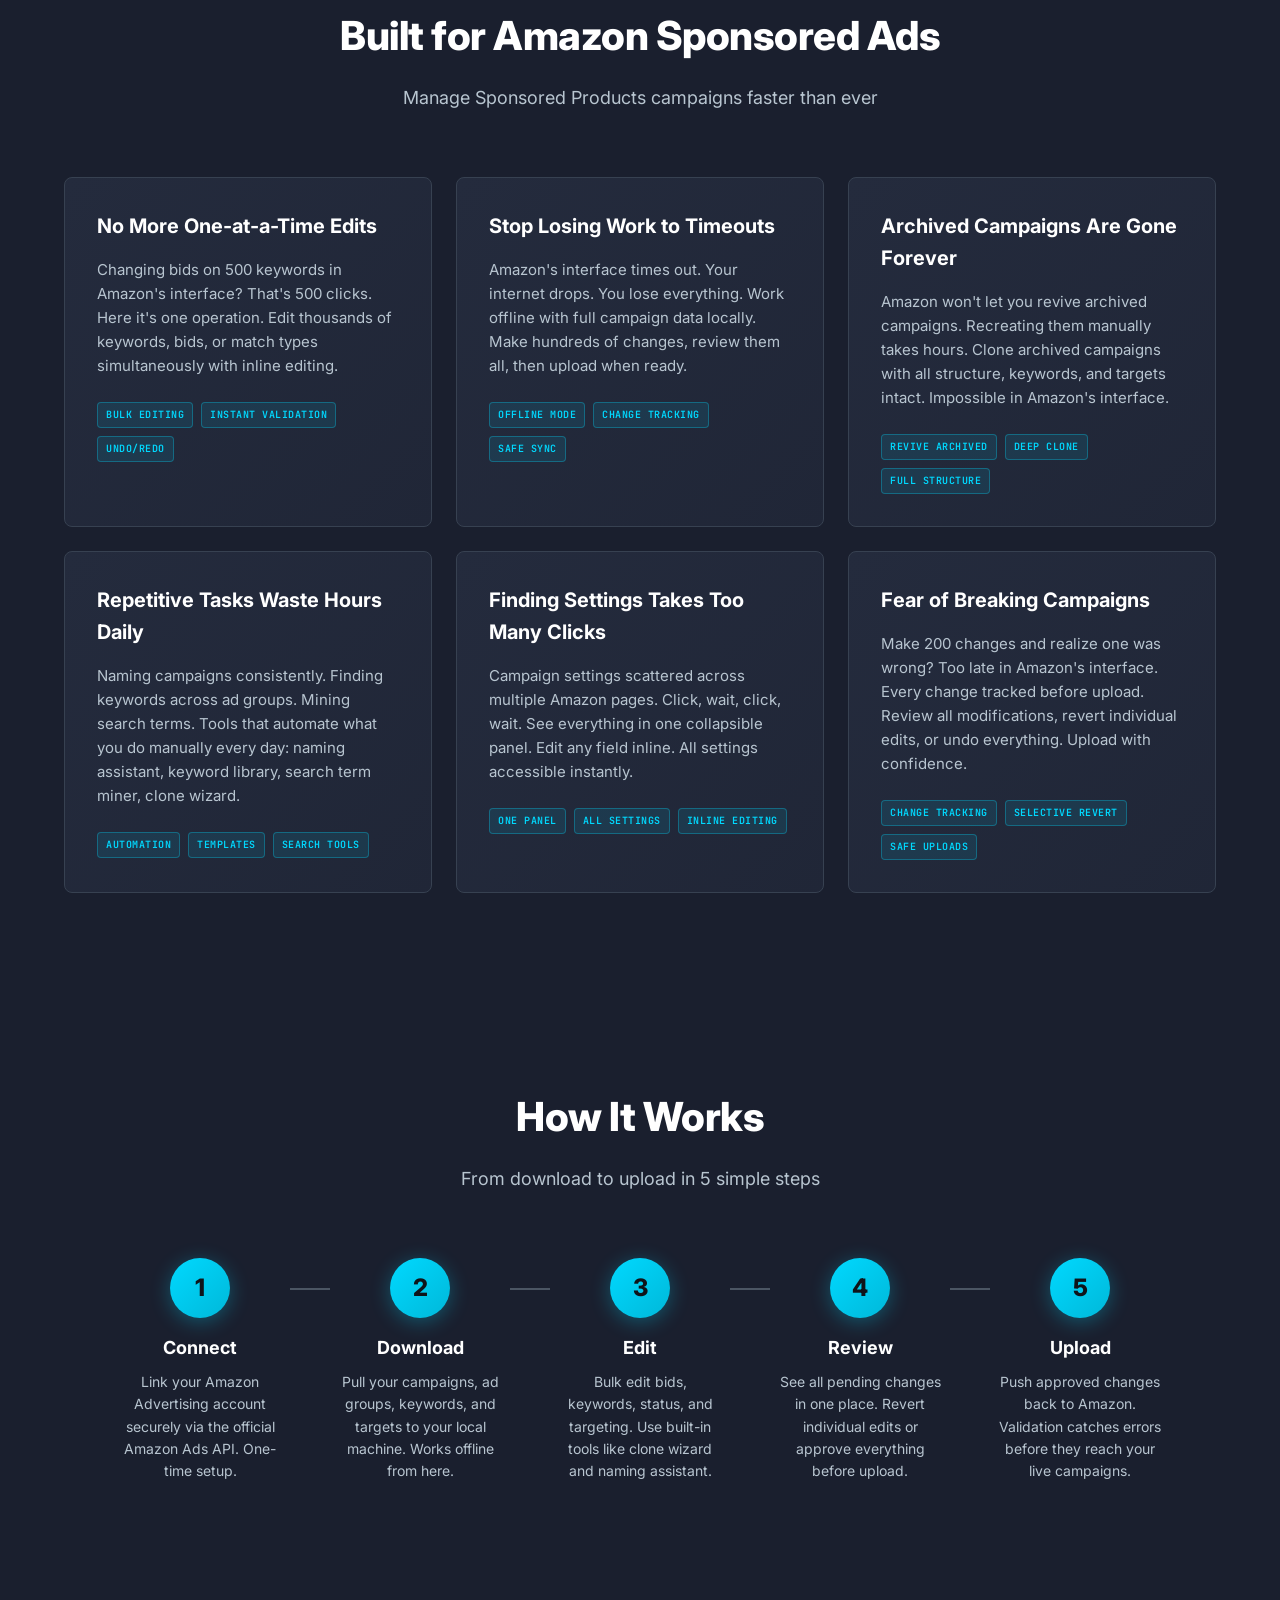
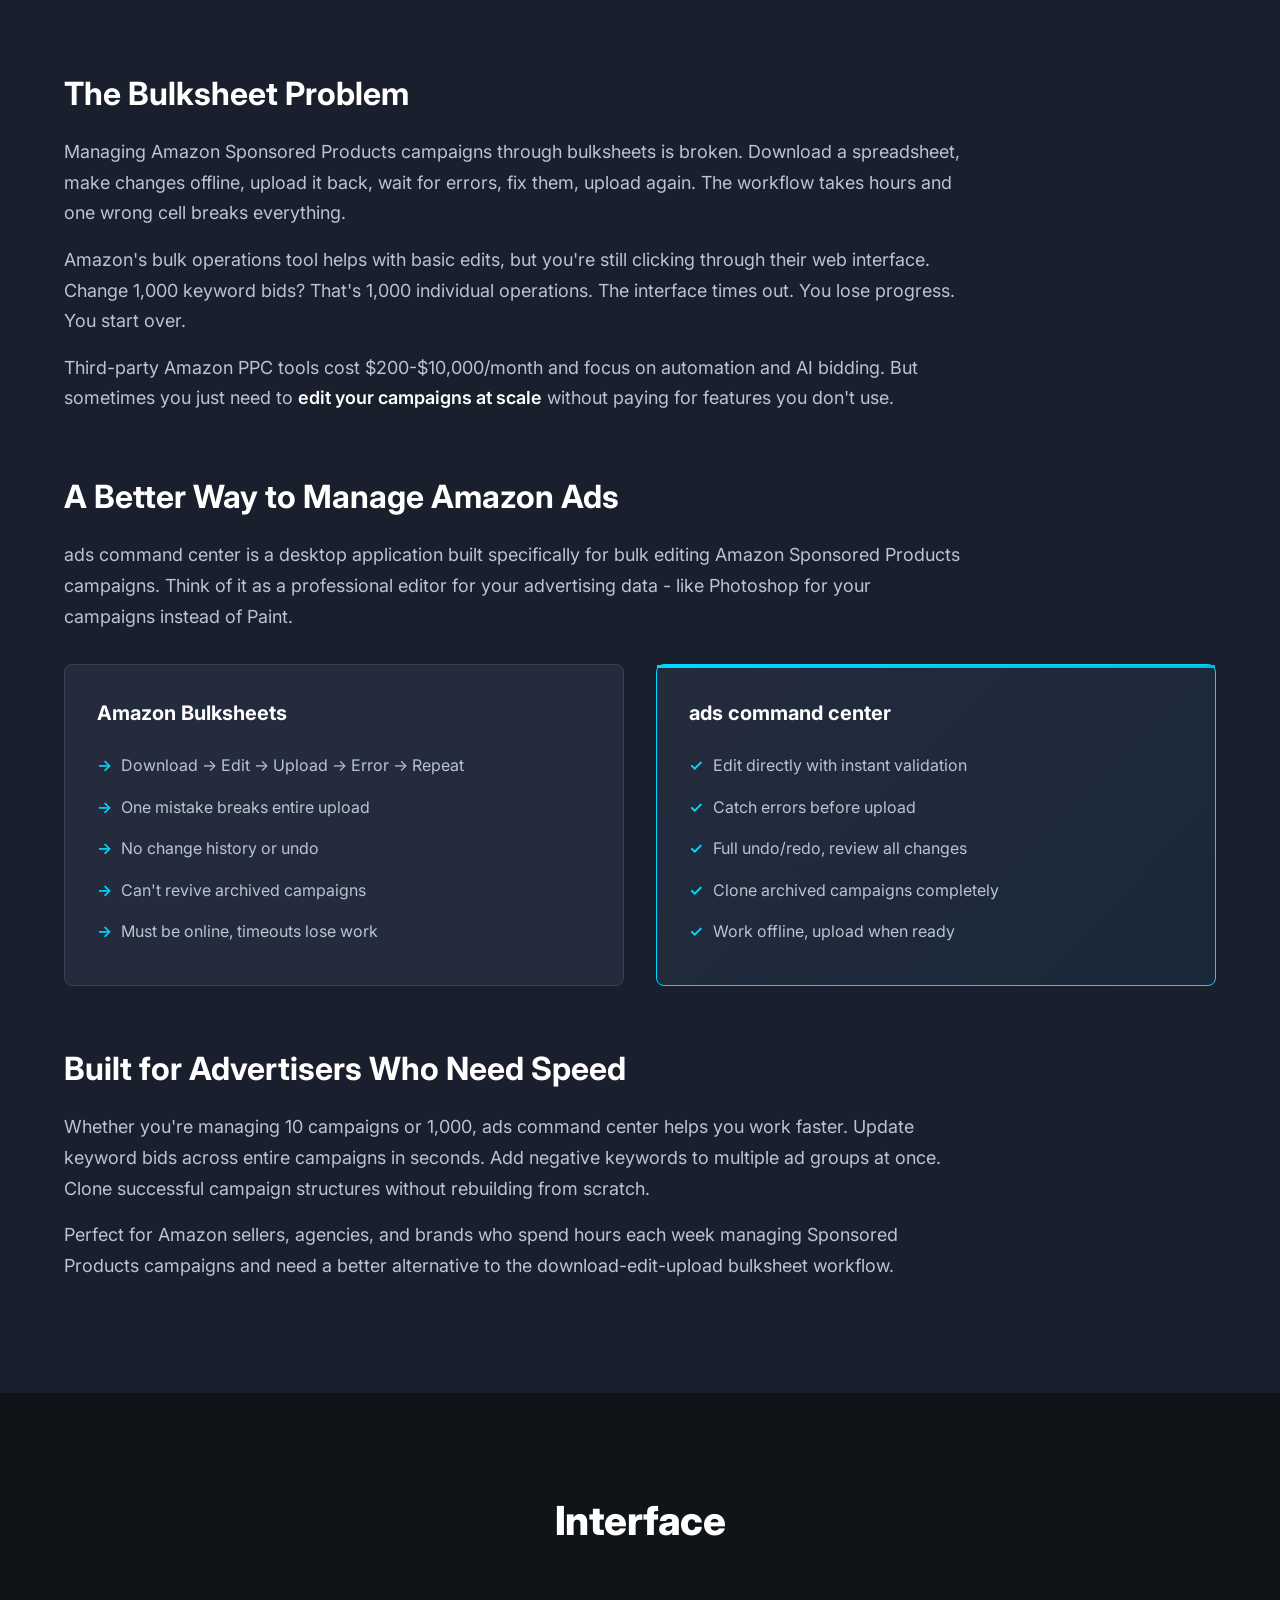
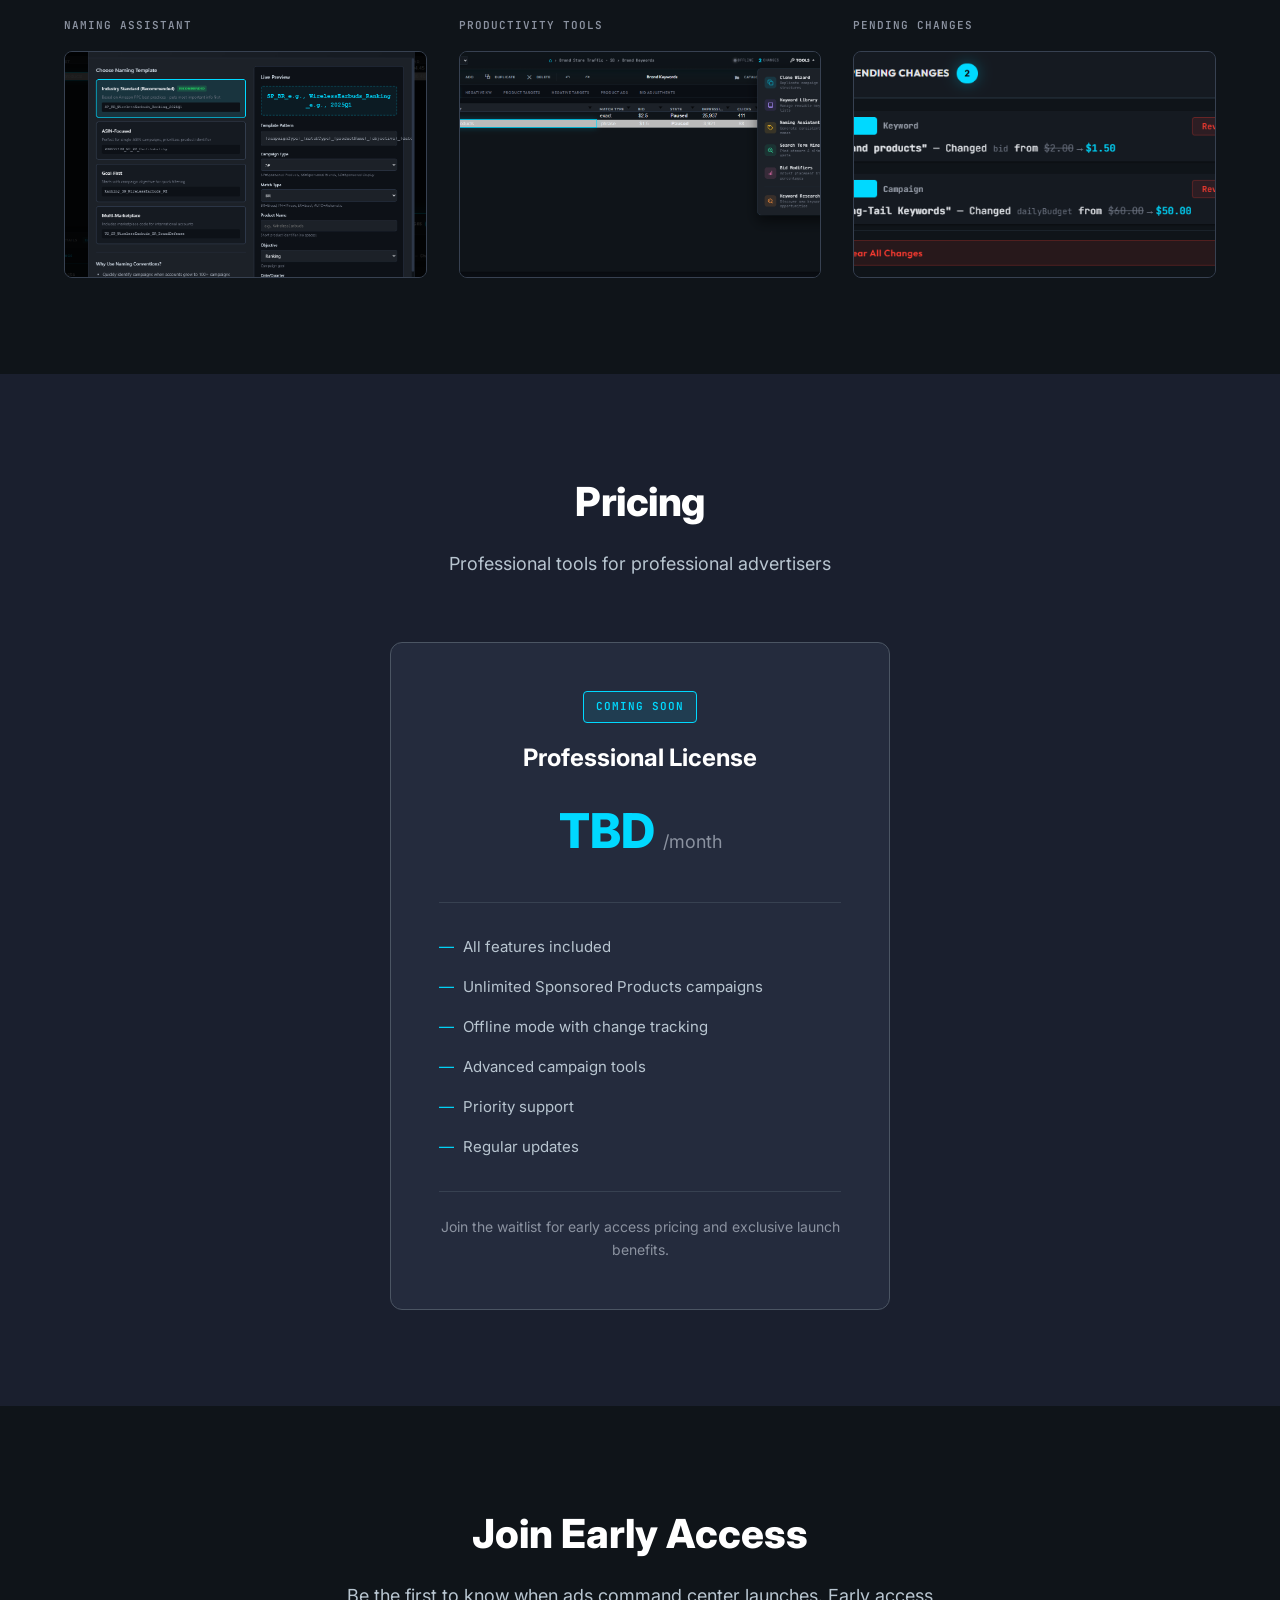
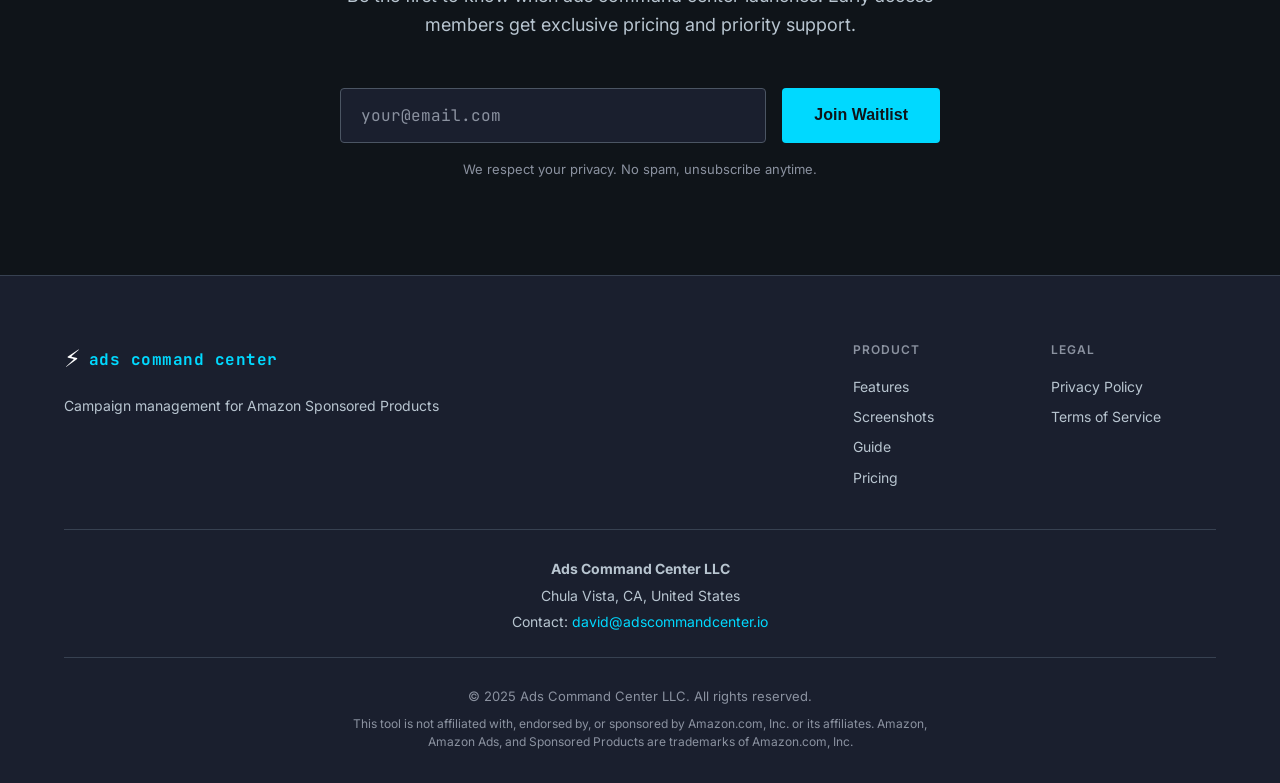
==== commit de4d9b5d: "Add comprehensive user guide page - Add guide.html with detailed walkthrough for all features - Add " ====
--- a/index.html
+++ b/index.html
@@ -148,6 +148,7 @@
             <div class="nav-links">
                 <a href="#features">Features</a>
                 <a href="#screenshots">Screenshots</a>
+                <a href="/guide.html">Guide</a>
                 <a href="#pricing">Pricing</a>
                 <a href="#waitlist" class="btn-primary-nav">Join Waitlist</a>
             </div>
@@ -532,6 +533,7 @@
                         <h4>Product</h4>
                         <a href="#features">Features</a>
                         <a href="#screenshots">Screenshots</a>
+                        <a href="/guide.html">Guide</a>
                         <a href="#pricing">Pricing</a>
                     </div>
                     <div class="footer-section">
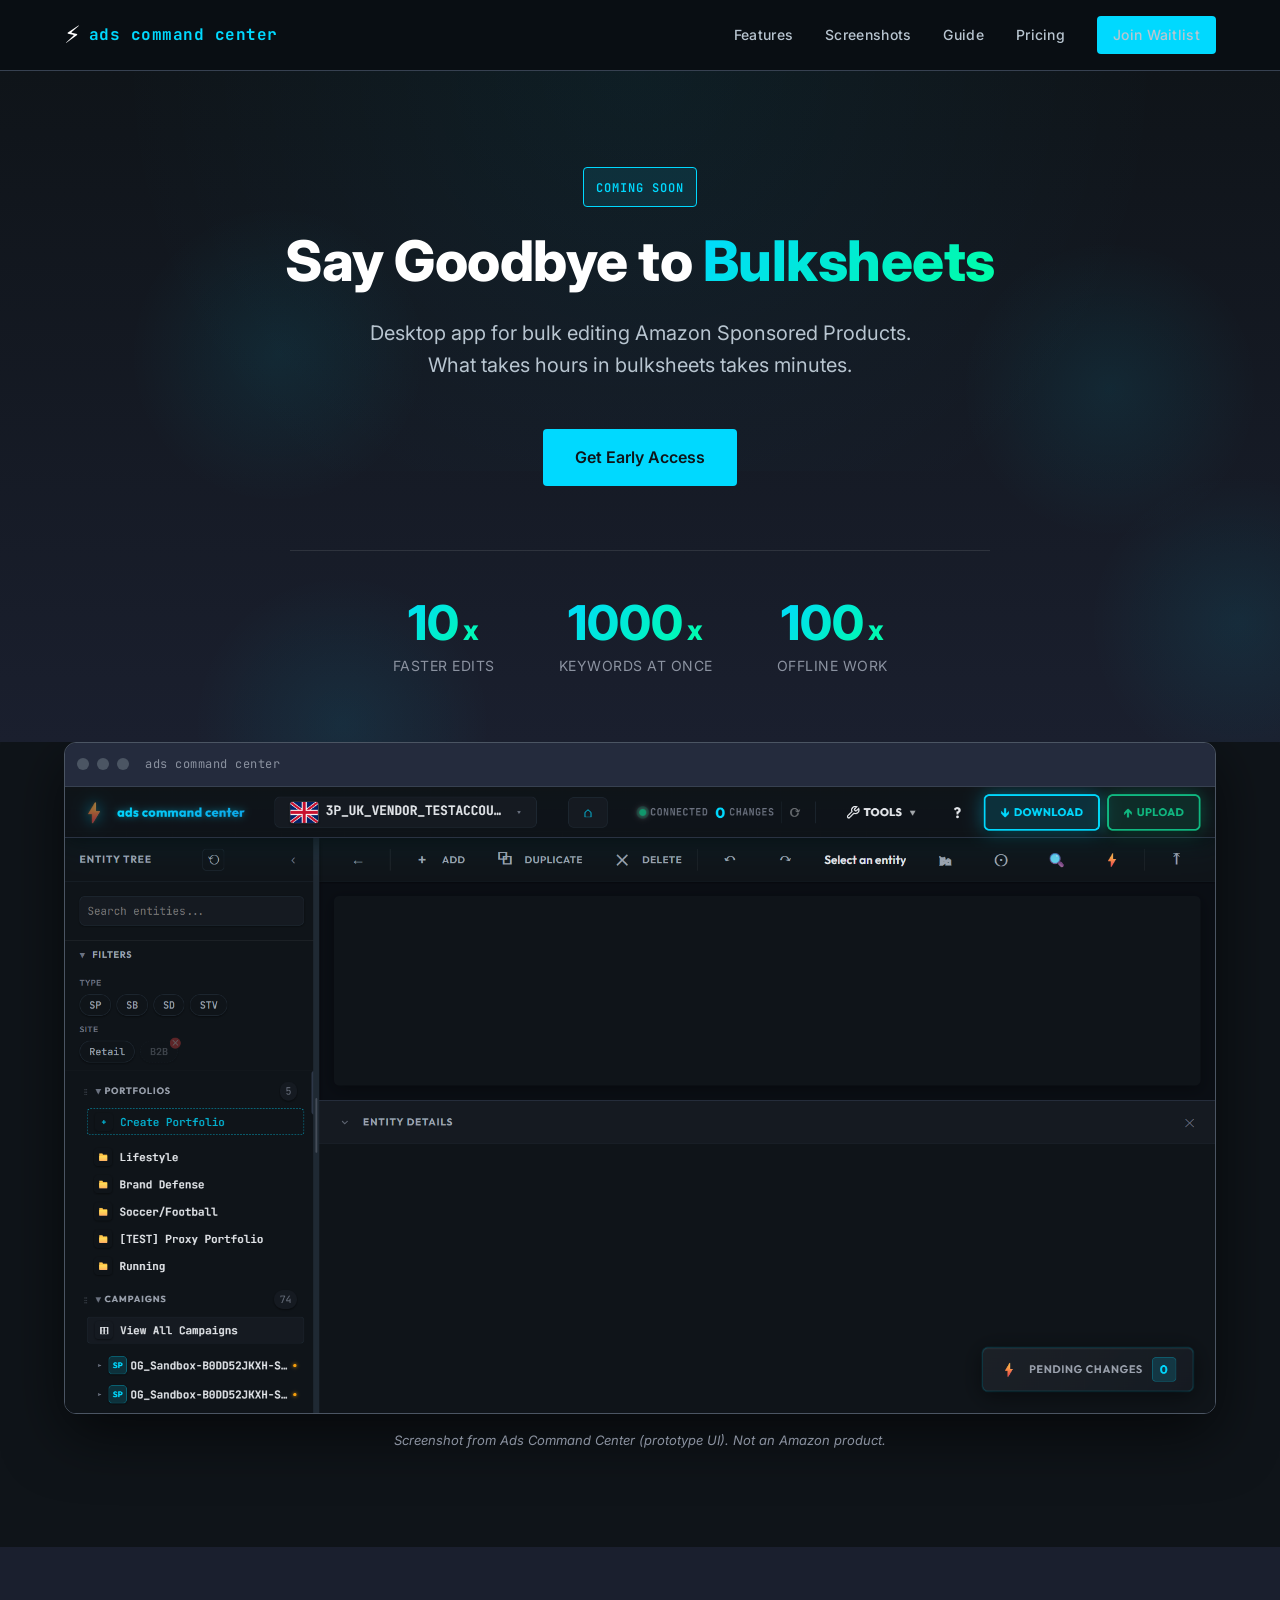
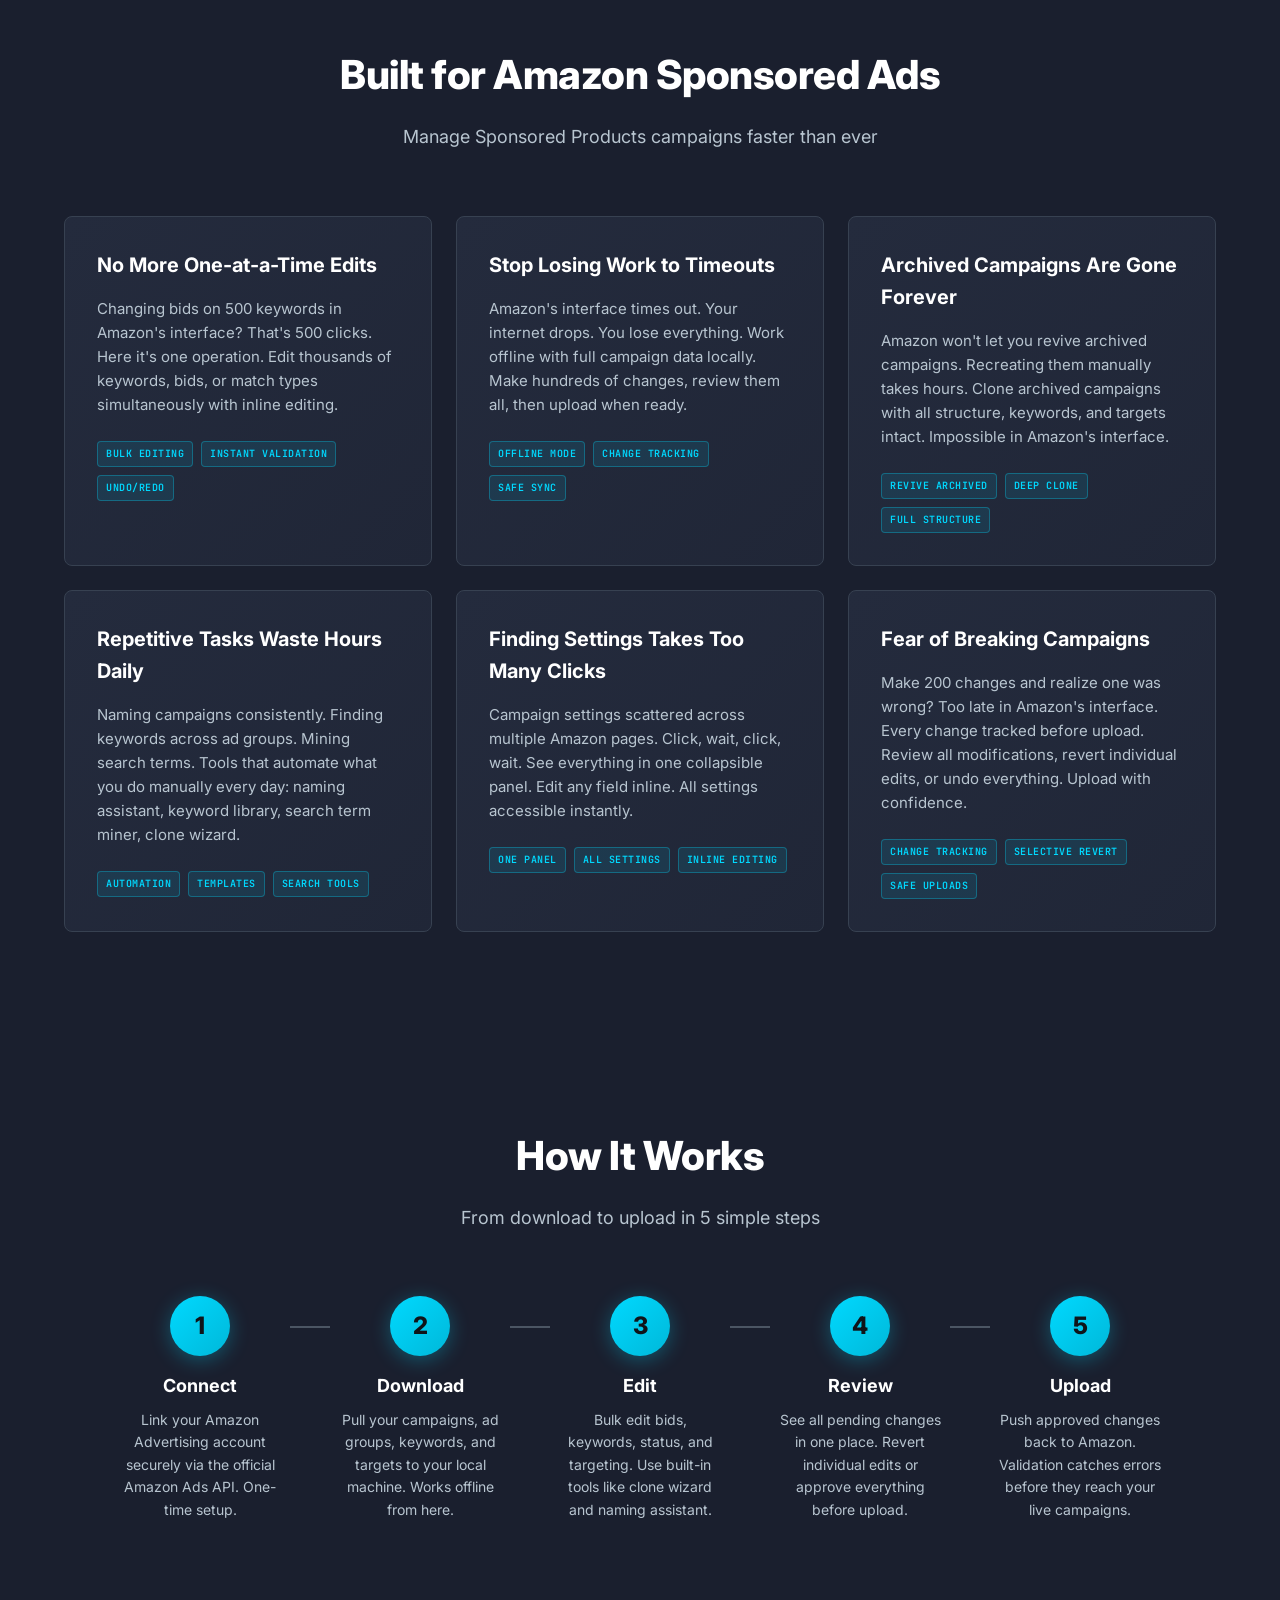
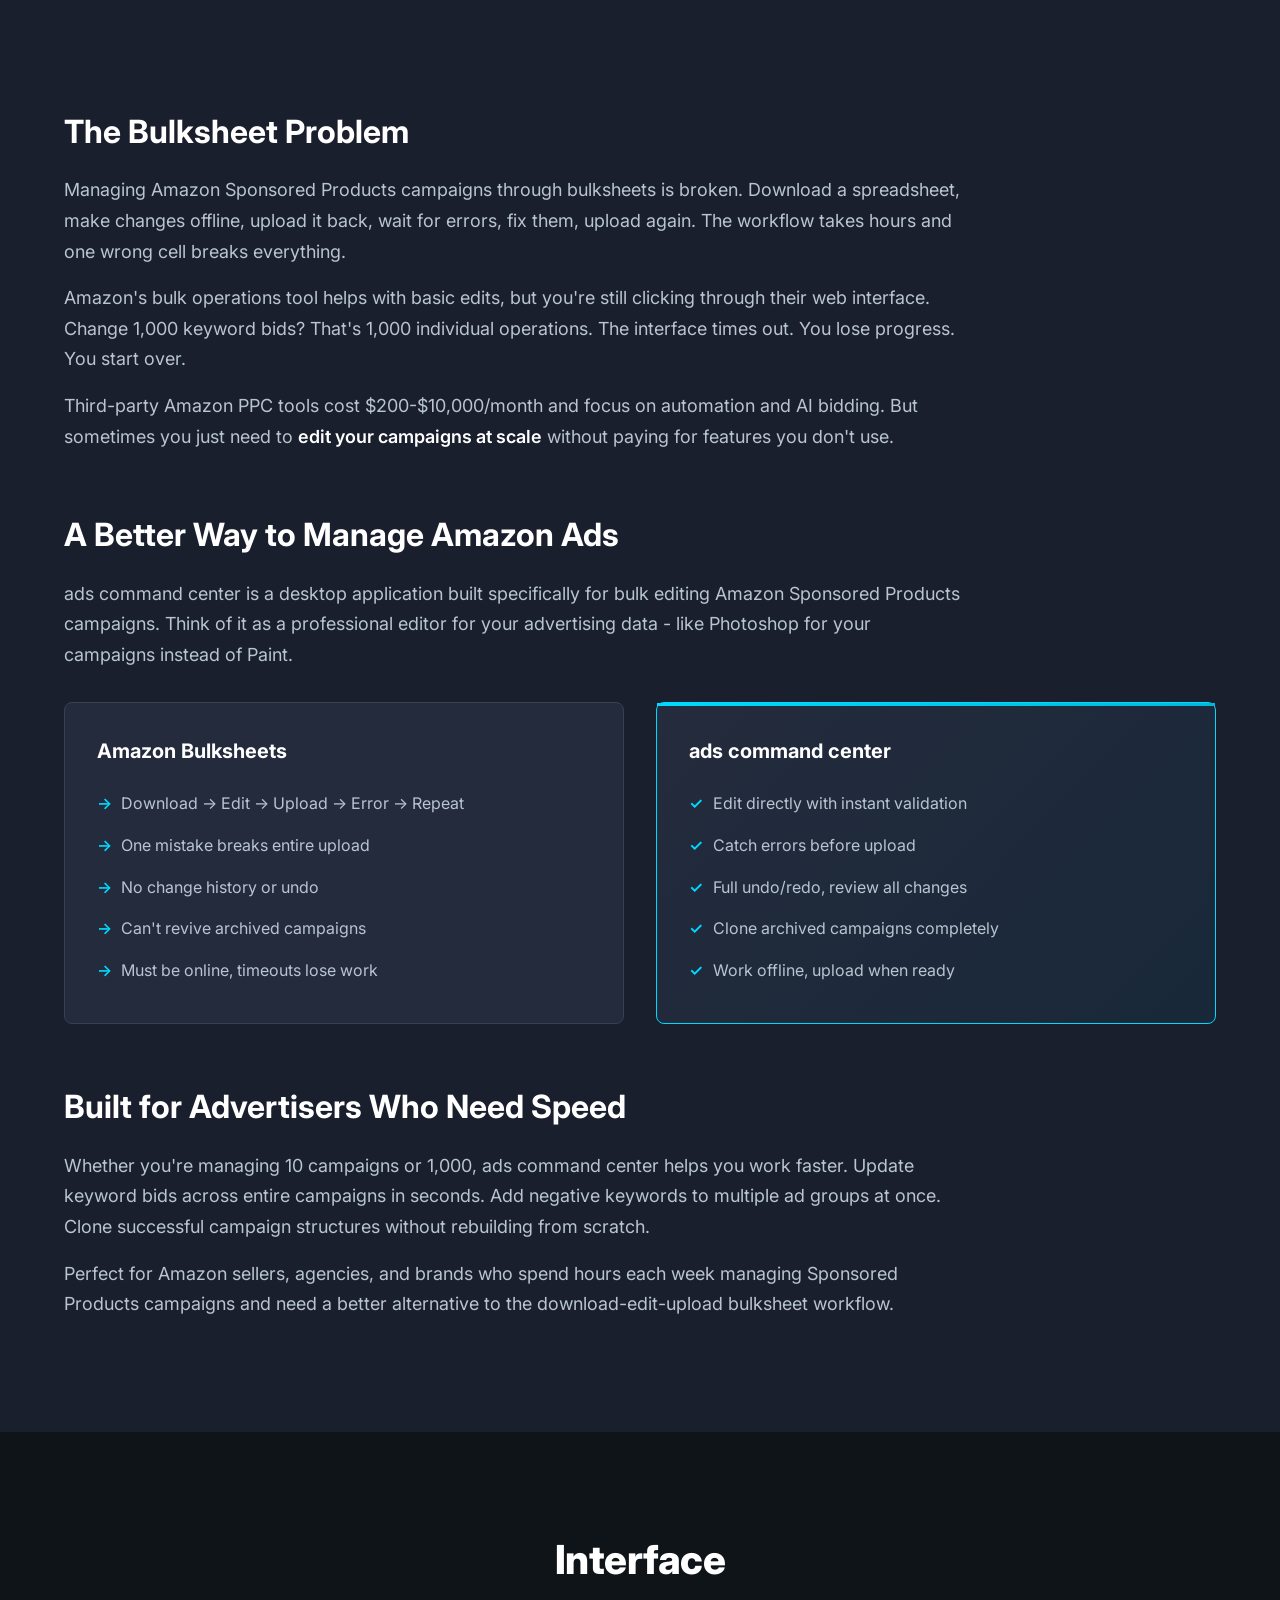
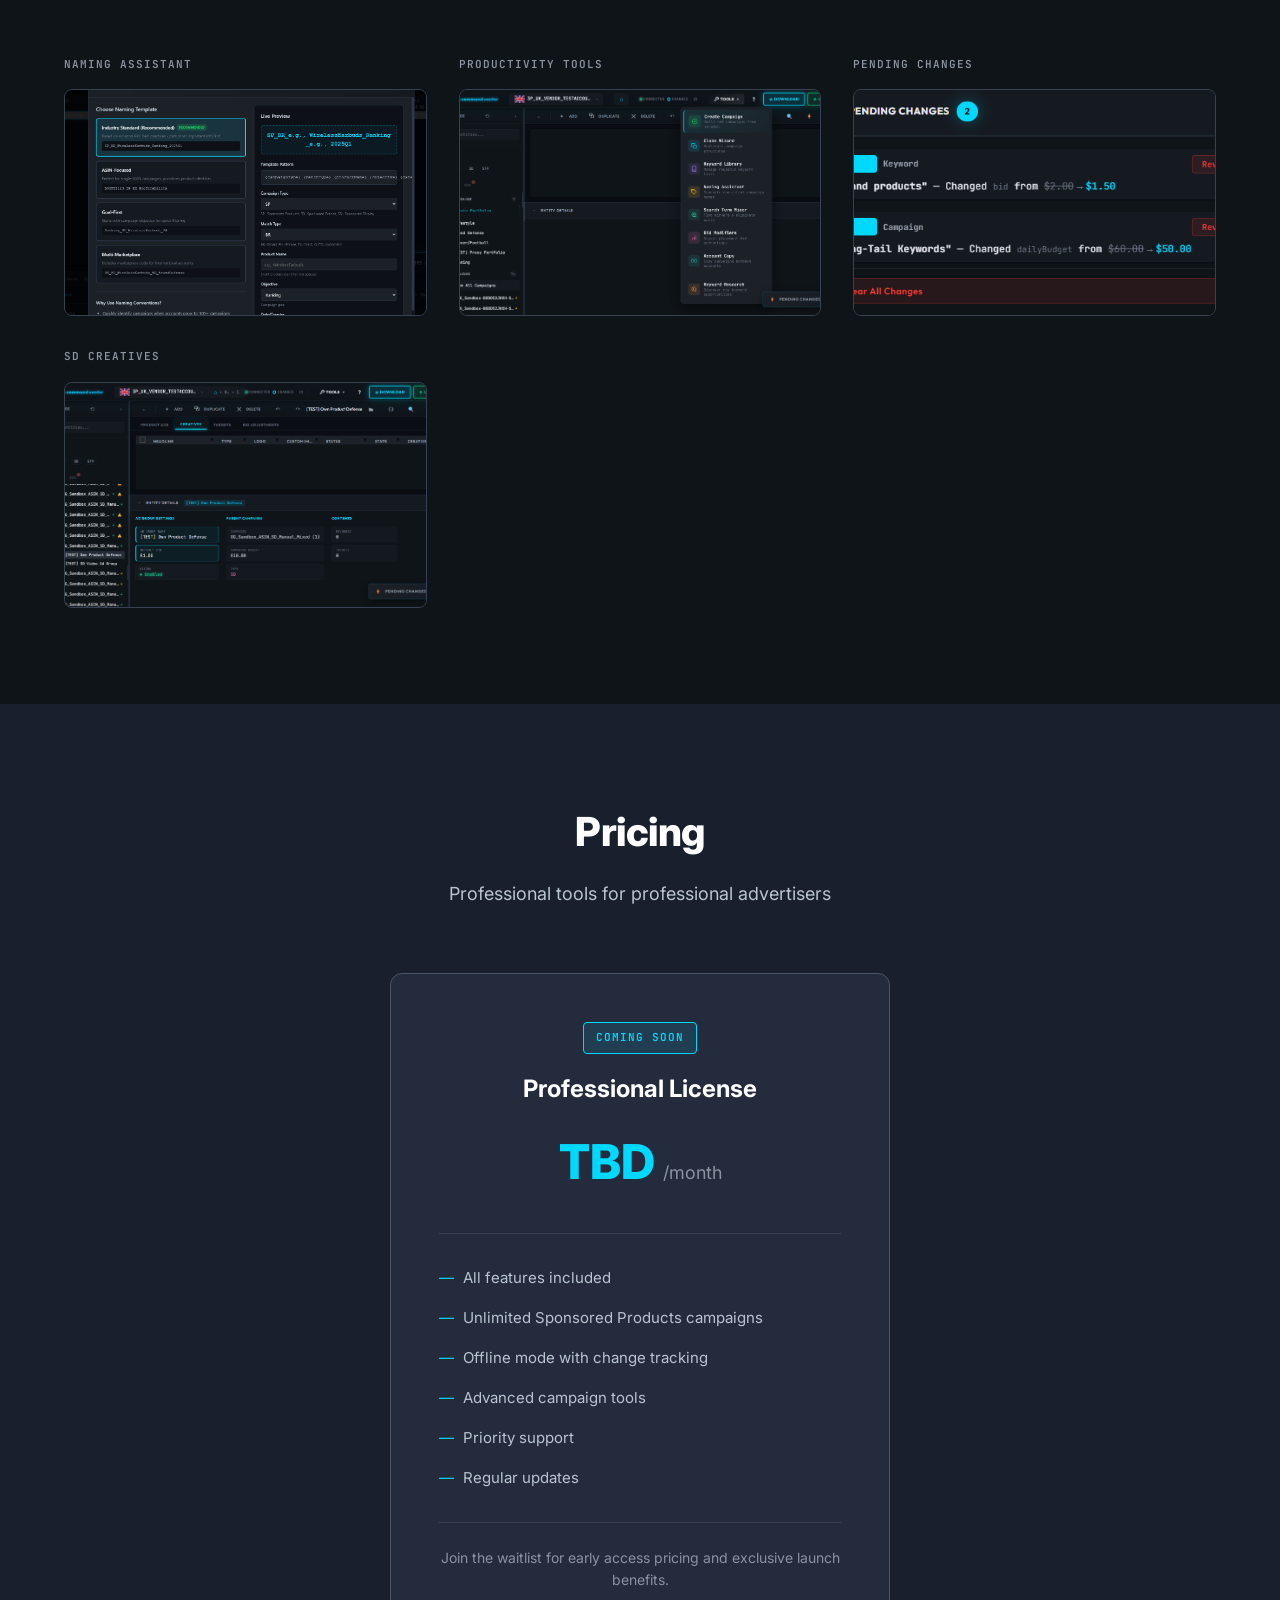
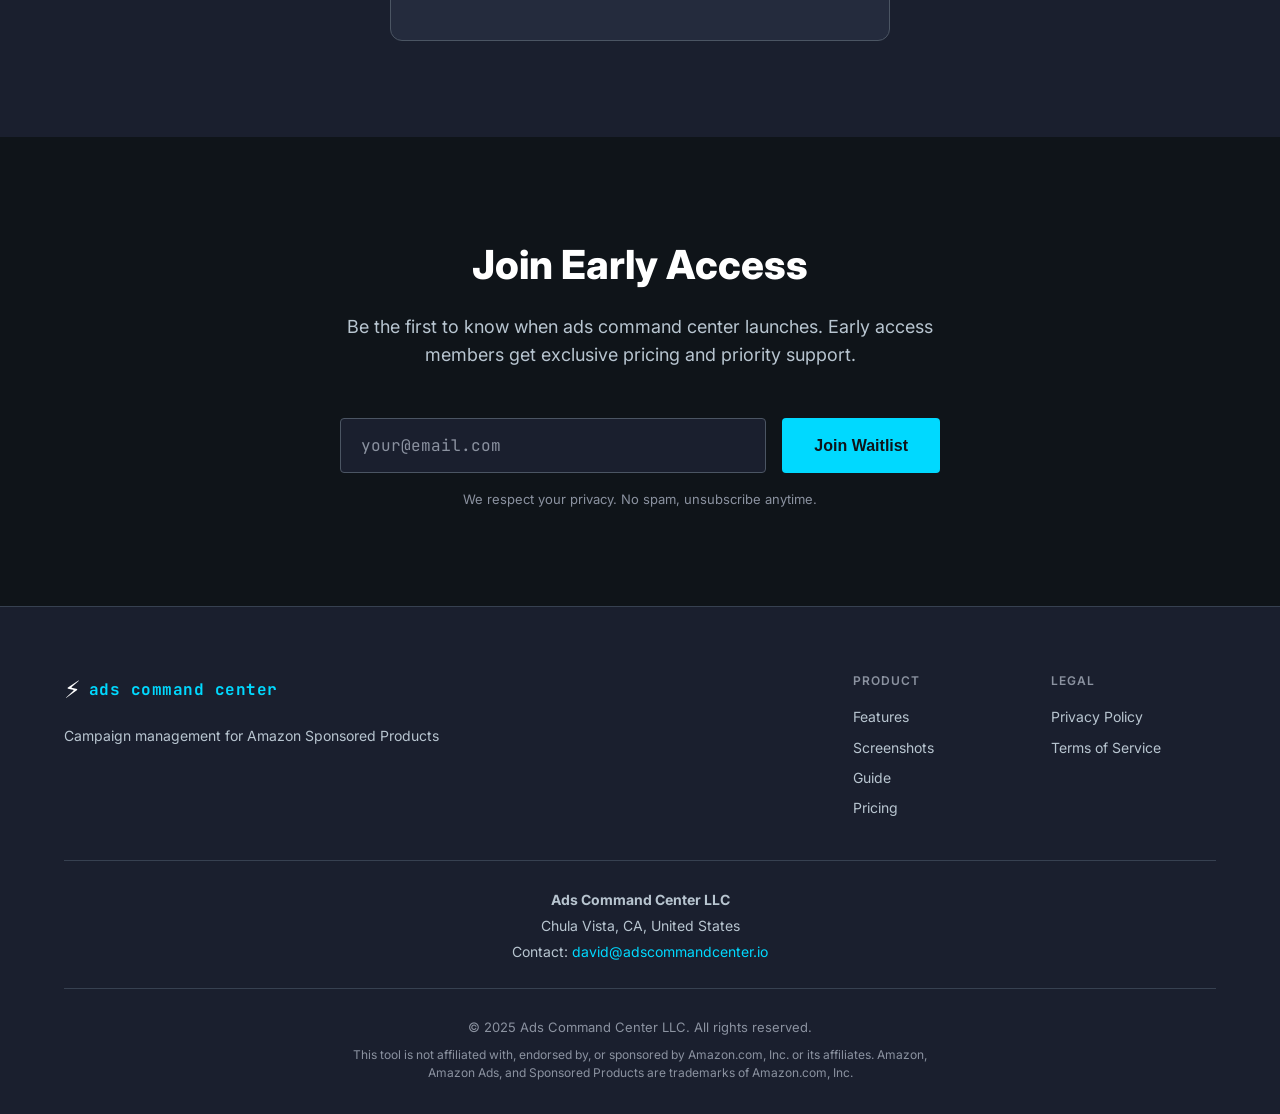
==== commit b115bf20: "Update screenshots with latest app UI - Update hero-main.png with current interface - Update tools-d" ====
--- a/index.html
+++ b/index.html
@@ -469,6 +469,16 @@
                         </div>
                     </div>
                 </div>
+
+                <div class="screenshot-item">
+                    <div class="screenshot-label">SD CREATIVES</div>
+                    <div class="screenshot-frame">
+                        <img src="images/sd-creatives.png" alt="Sponsored Display creatives management with tabs for product ads, creatives, targets, and bid adjustments" onerror="this.style.display='none'; this.nextElementSibling.style.display='flex';">
+                        <div class="screenshot-placeholder-small">
+                            <p>SD Creative Management</p>
+                        </div>
+                    </div>
+                </div>
             </div>
         </div>
     </section>
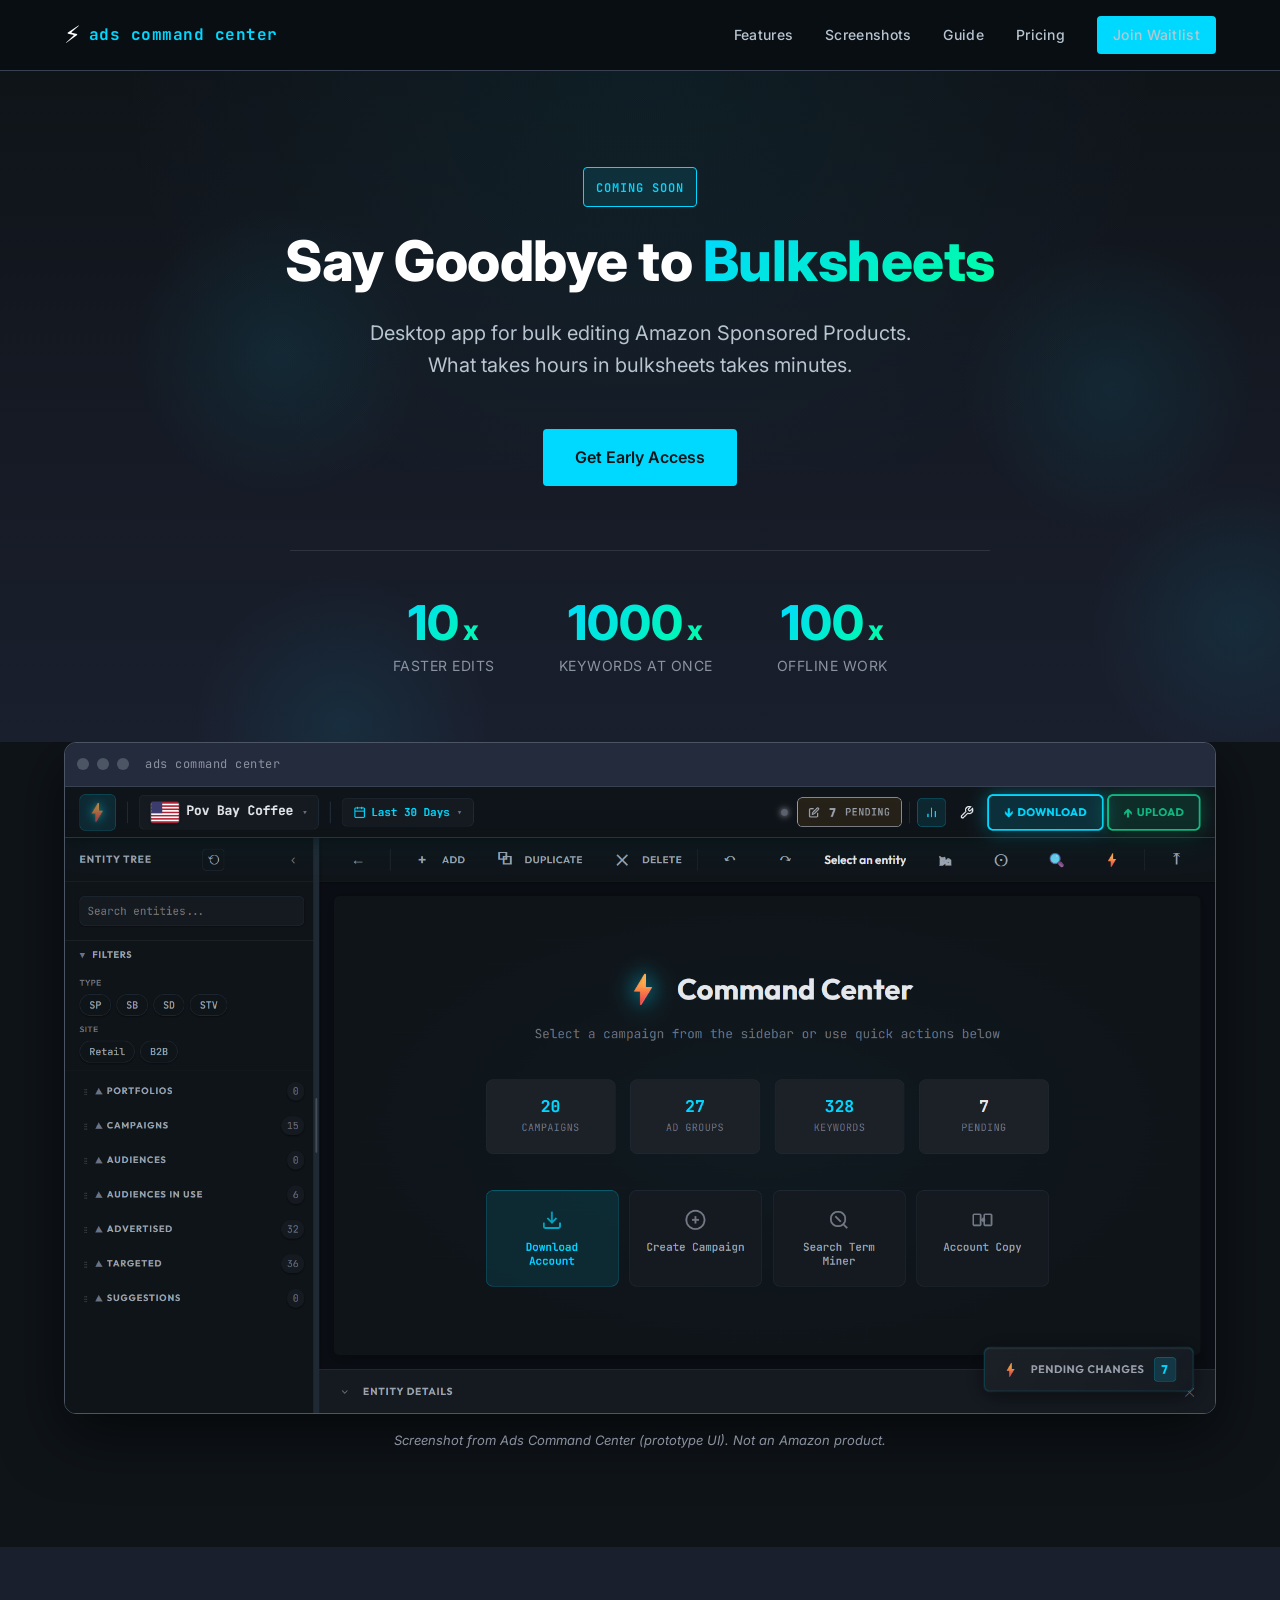
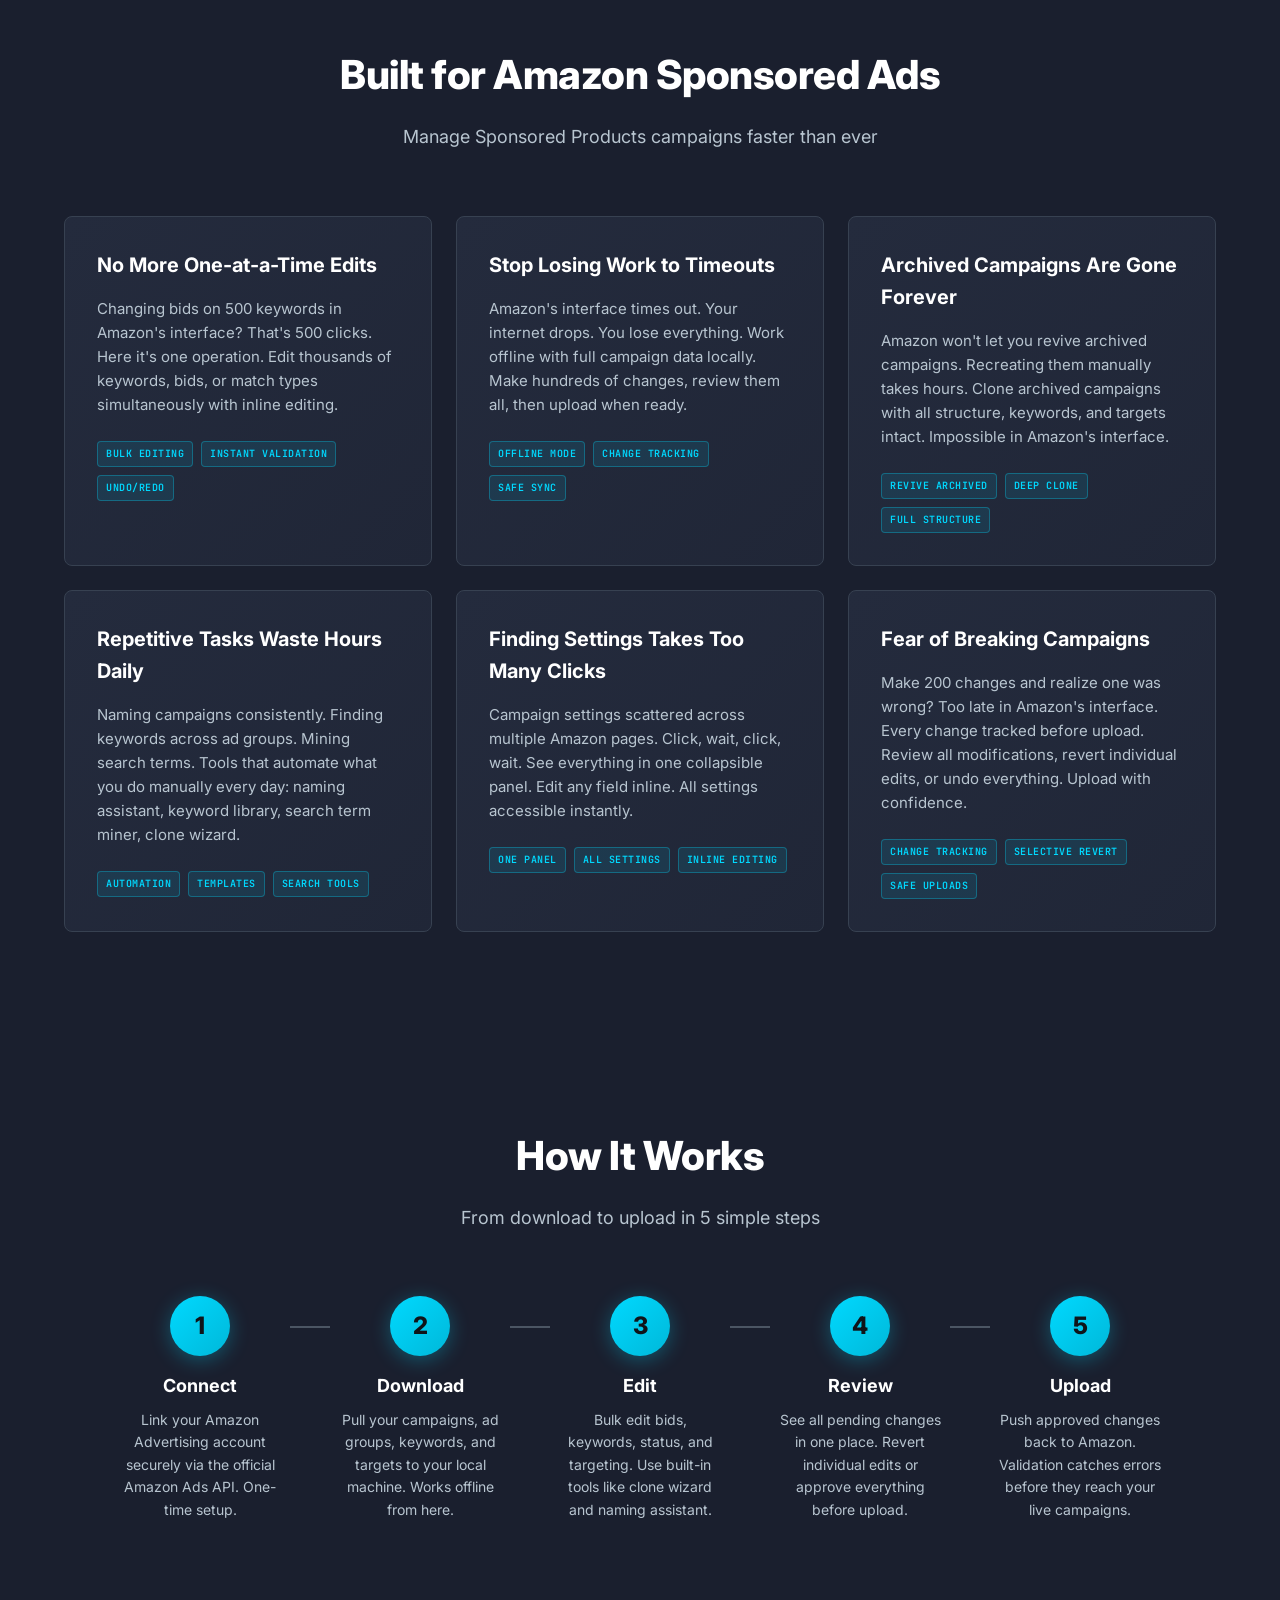
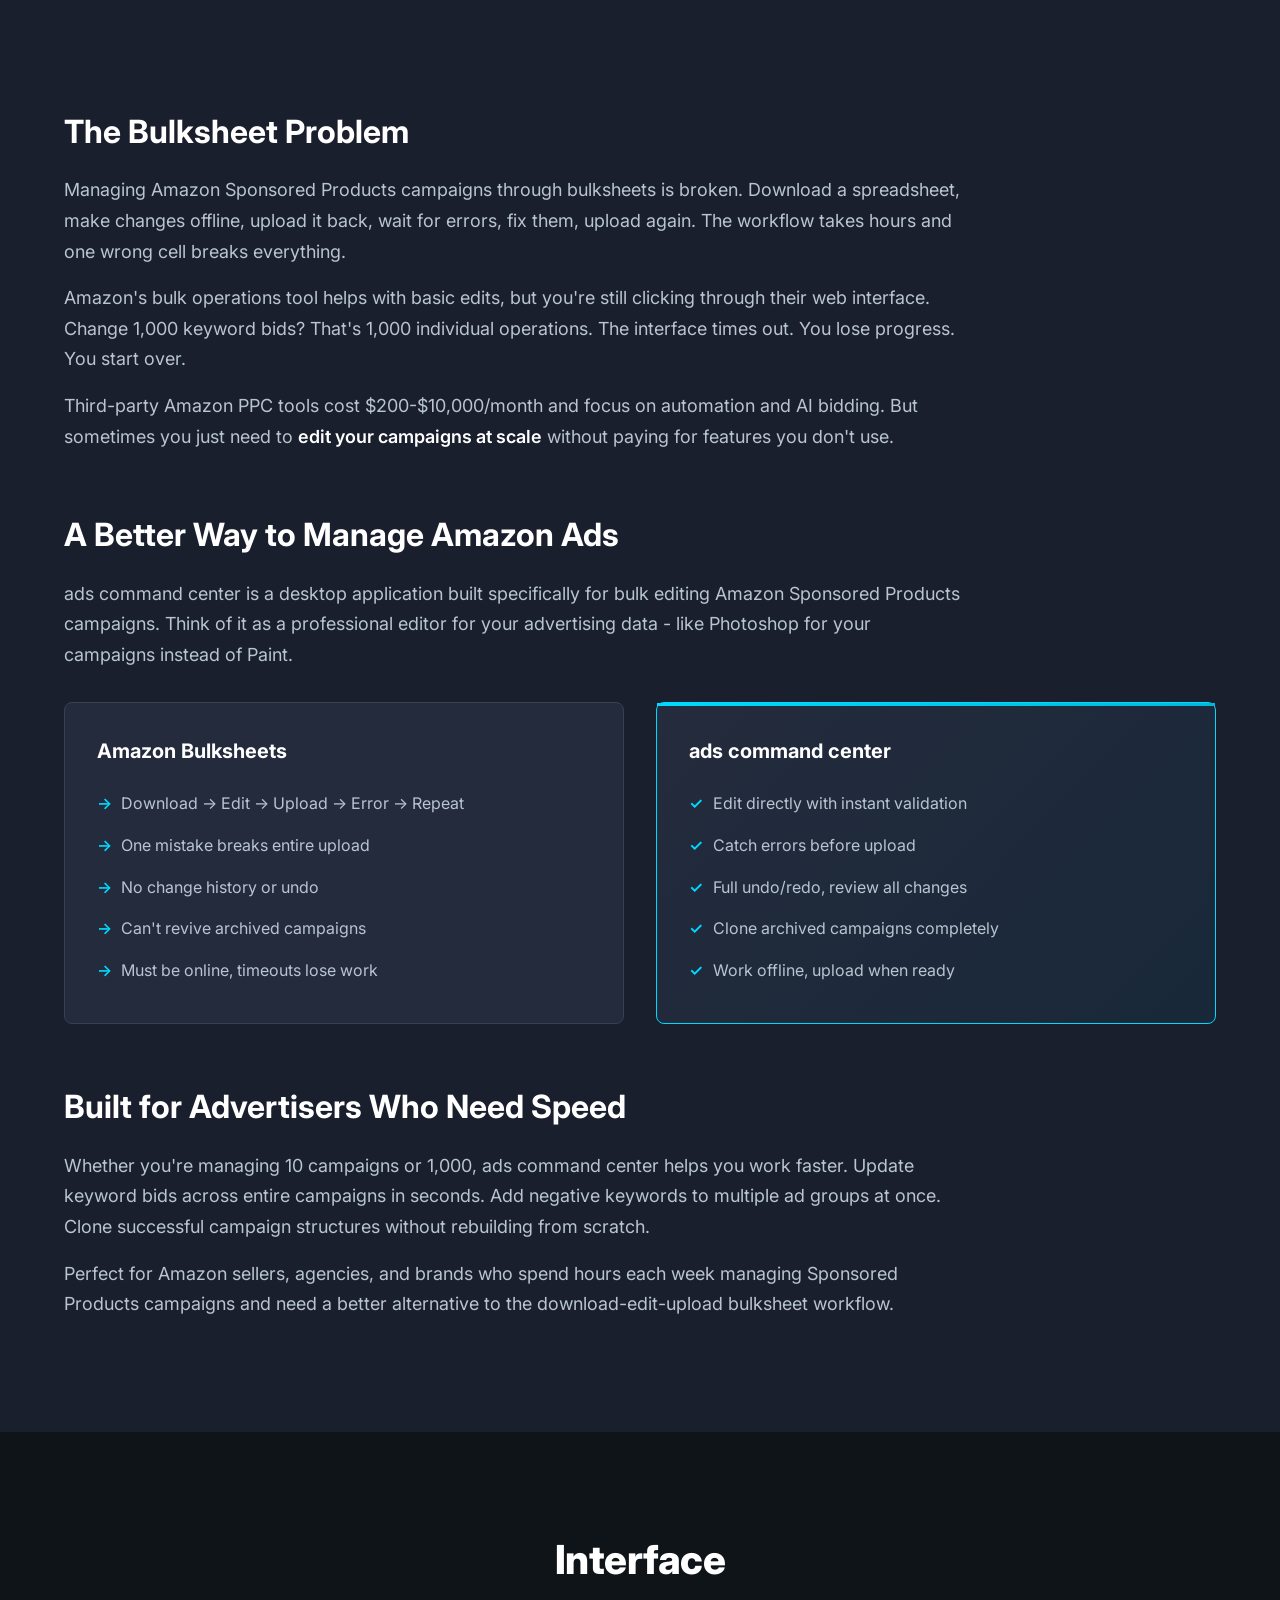
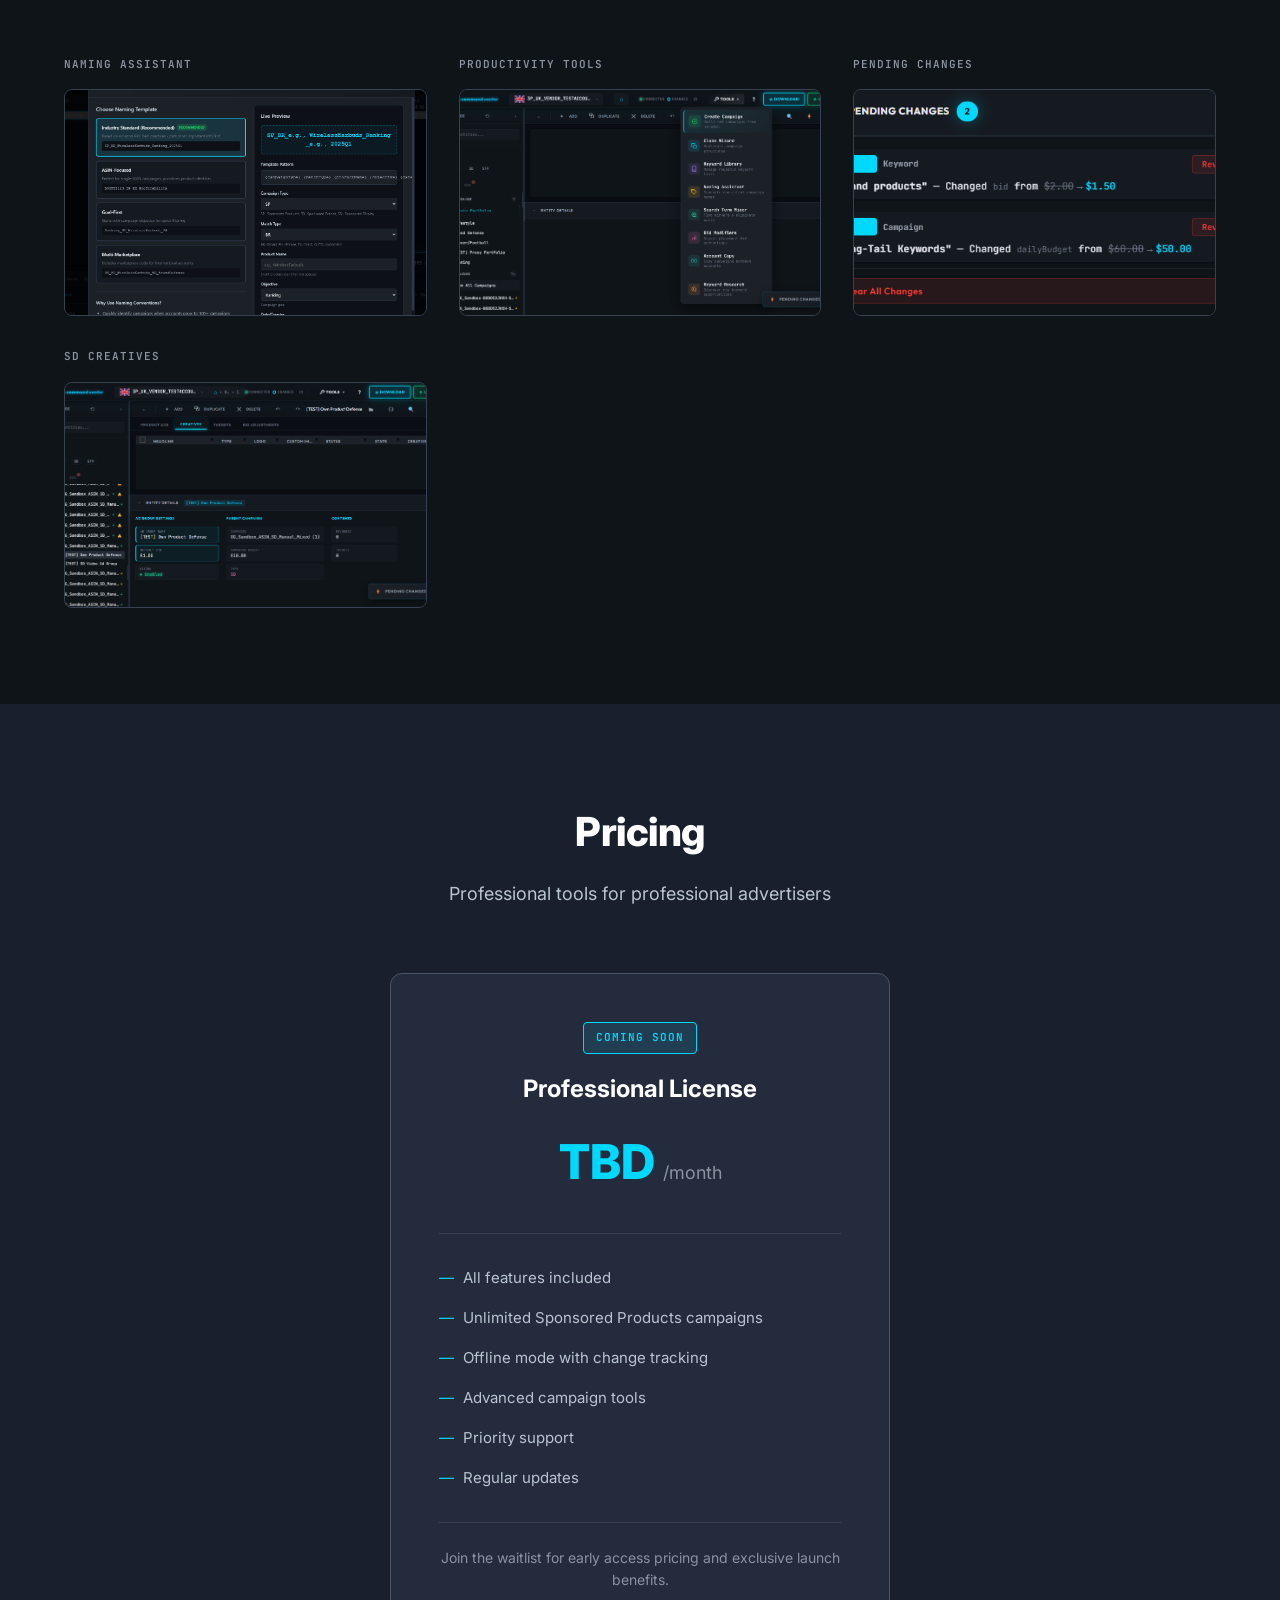
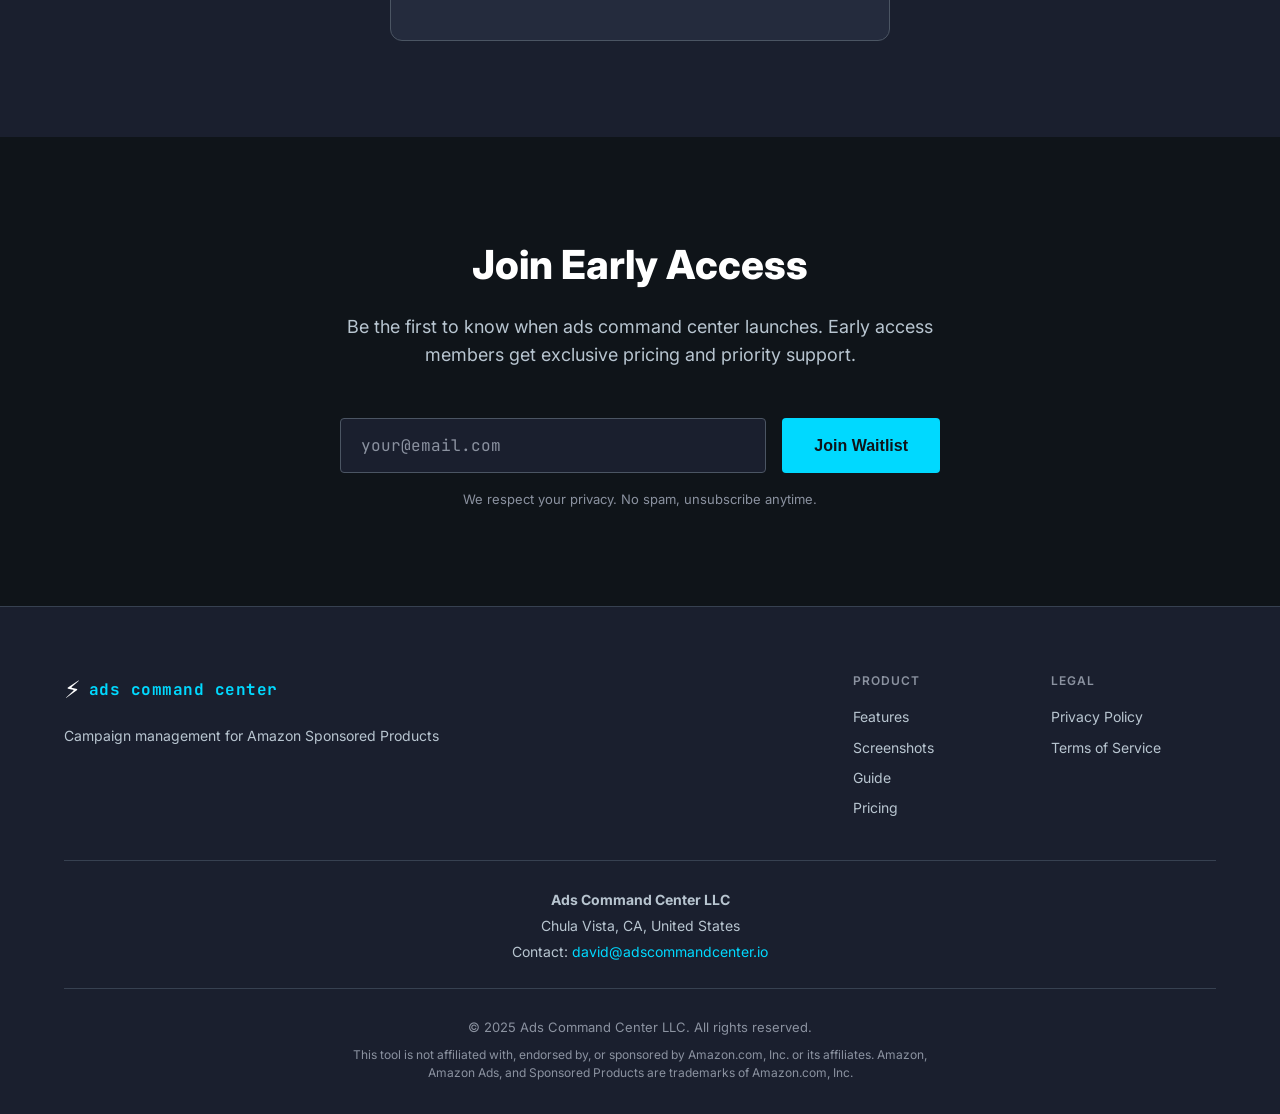
==== commit 0fb7d66c: "Fix favicon across all pages and add web manifest - Add proper favicon links to all HTML files (inde" ====
--- a/index.html
+++ b/index.html
@@ -131,9 +131,12 @@
     <link href="https://fonts.googleapis.com/css2?family=JetBrains+Mono:wght@400;500;600;700&family=Inter:wght@300;400;500;600;700;800&display=swap" rel="stylesheet">
 
     <!-- Favicon -->
-    <link rel="icon" type="image/svg+xml" href="data:image/svg+xml,<svg xmlns='http://www.w3.org/2000/svg' viewBox='0 0 100 100'><text y='.9em' font-size='90'>⚡</text></svg>">
-    <link rel="icon" type="image/png" sizes="32x32" href="data:image/svg+xml,<svg xmlns='http://www.w3.org/2000/svg' viewBox='0 0 100 100'><text y='.9em' font-size='90'>⚡</text></svg>">
-    <link rel="apple-touch-icon" sizes="180x180" href="data:image/svg+xml,<svg xmlns='http://www.w3.org/2000/svg' viewBox='0 0 100 100'><text y='.9em' font-size='90'>⚡</text></svg>">
+    <link rel="icon" type="image/svg+xml" href="/favicon.svg">
+    <link rel="icon" type="image/png" sizes="32x32" href="/favicon-32x32.png">
+    <link rel="icon" type="image/png" sizes="16x16" href="/favicon-16x16.png">
+    <link rel="apple-touch-icon" sizes="180x180" href="/apple-touch-icon.png">
+    <link rel="shortcut icon" href="/favicon.ico">
+    <link rel="manifest" href="/site.webmanifest">
 
     <link rel="stylesheet" href="css/styles.css">
 </head>
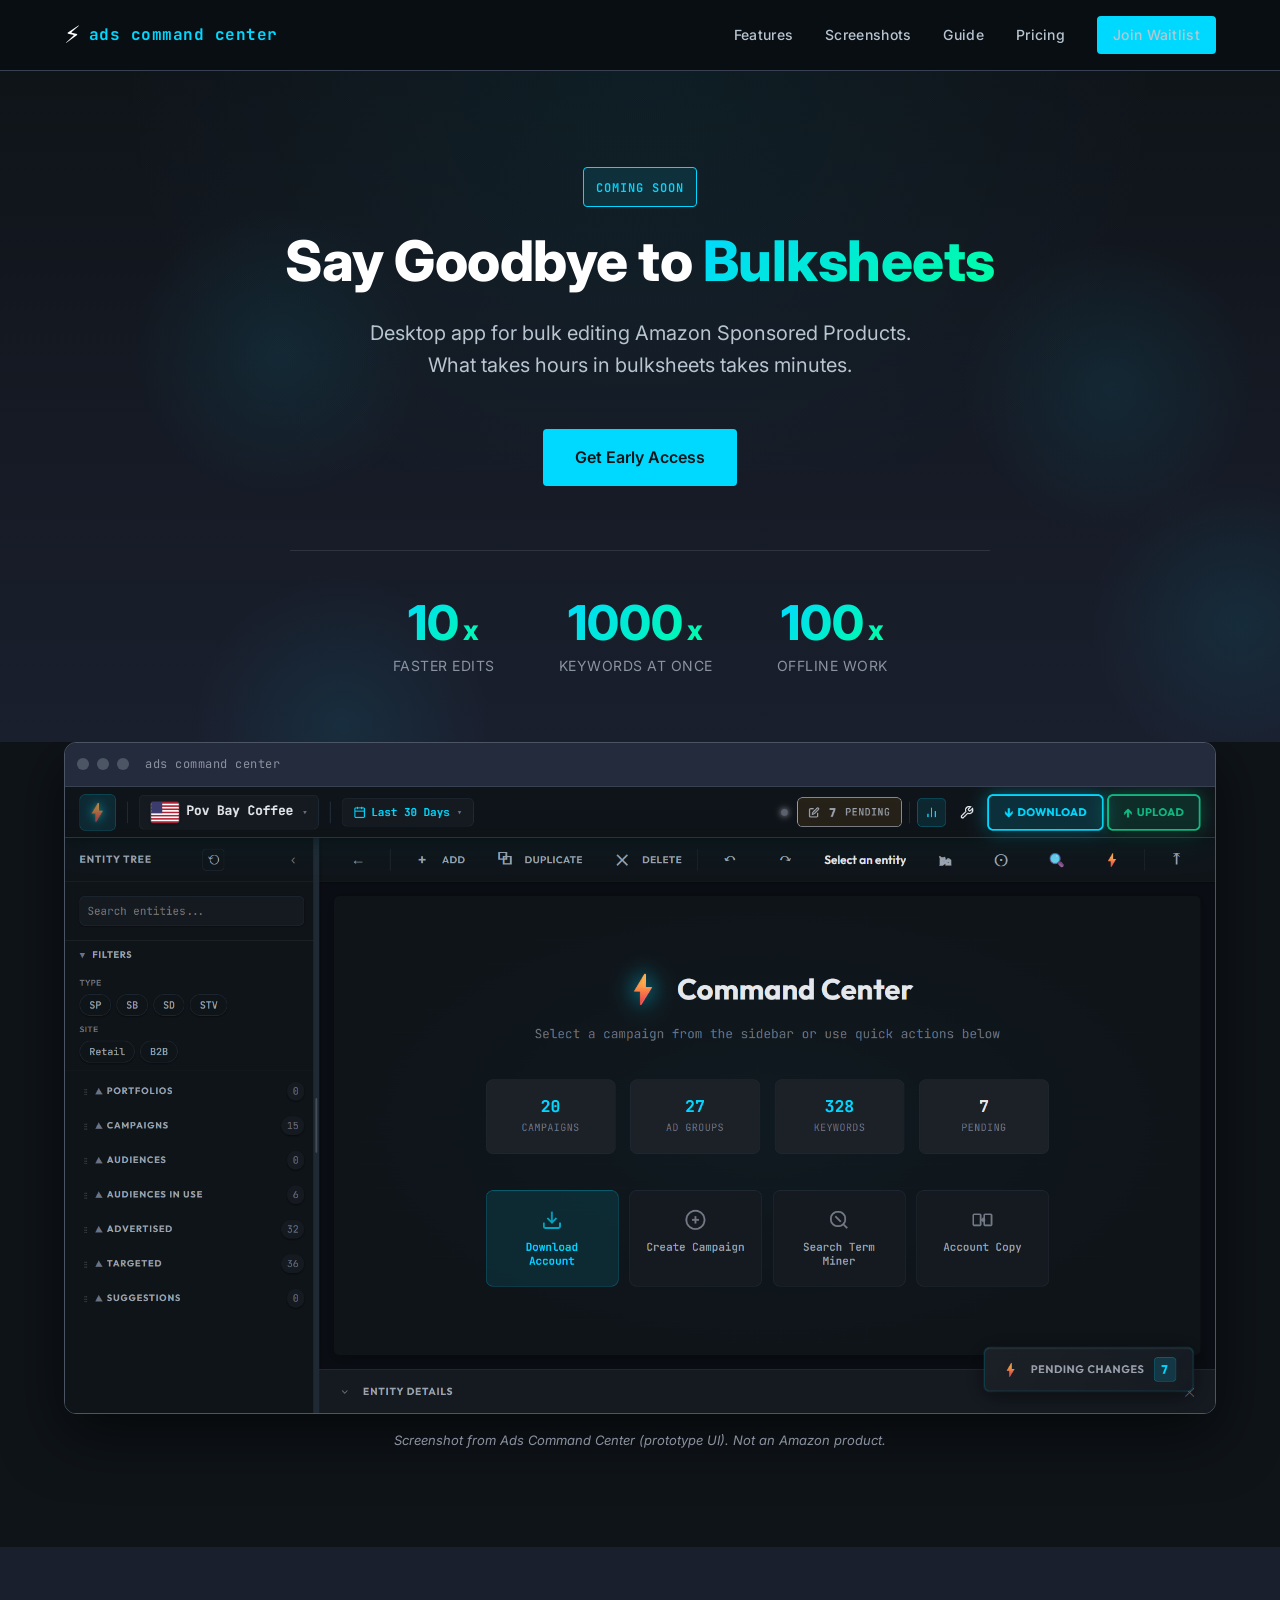
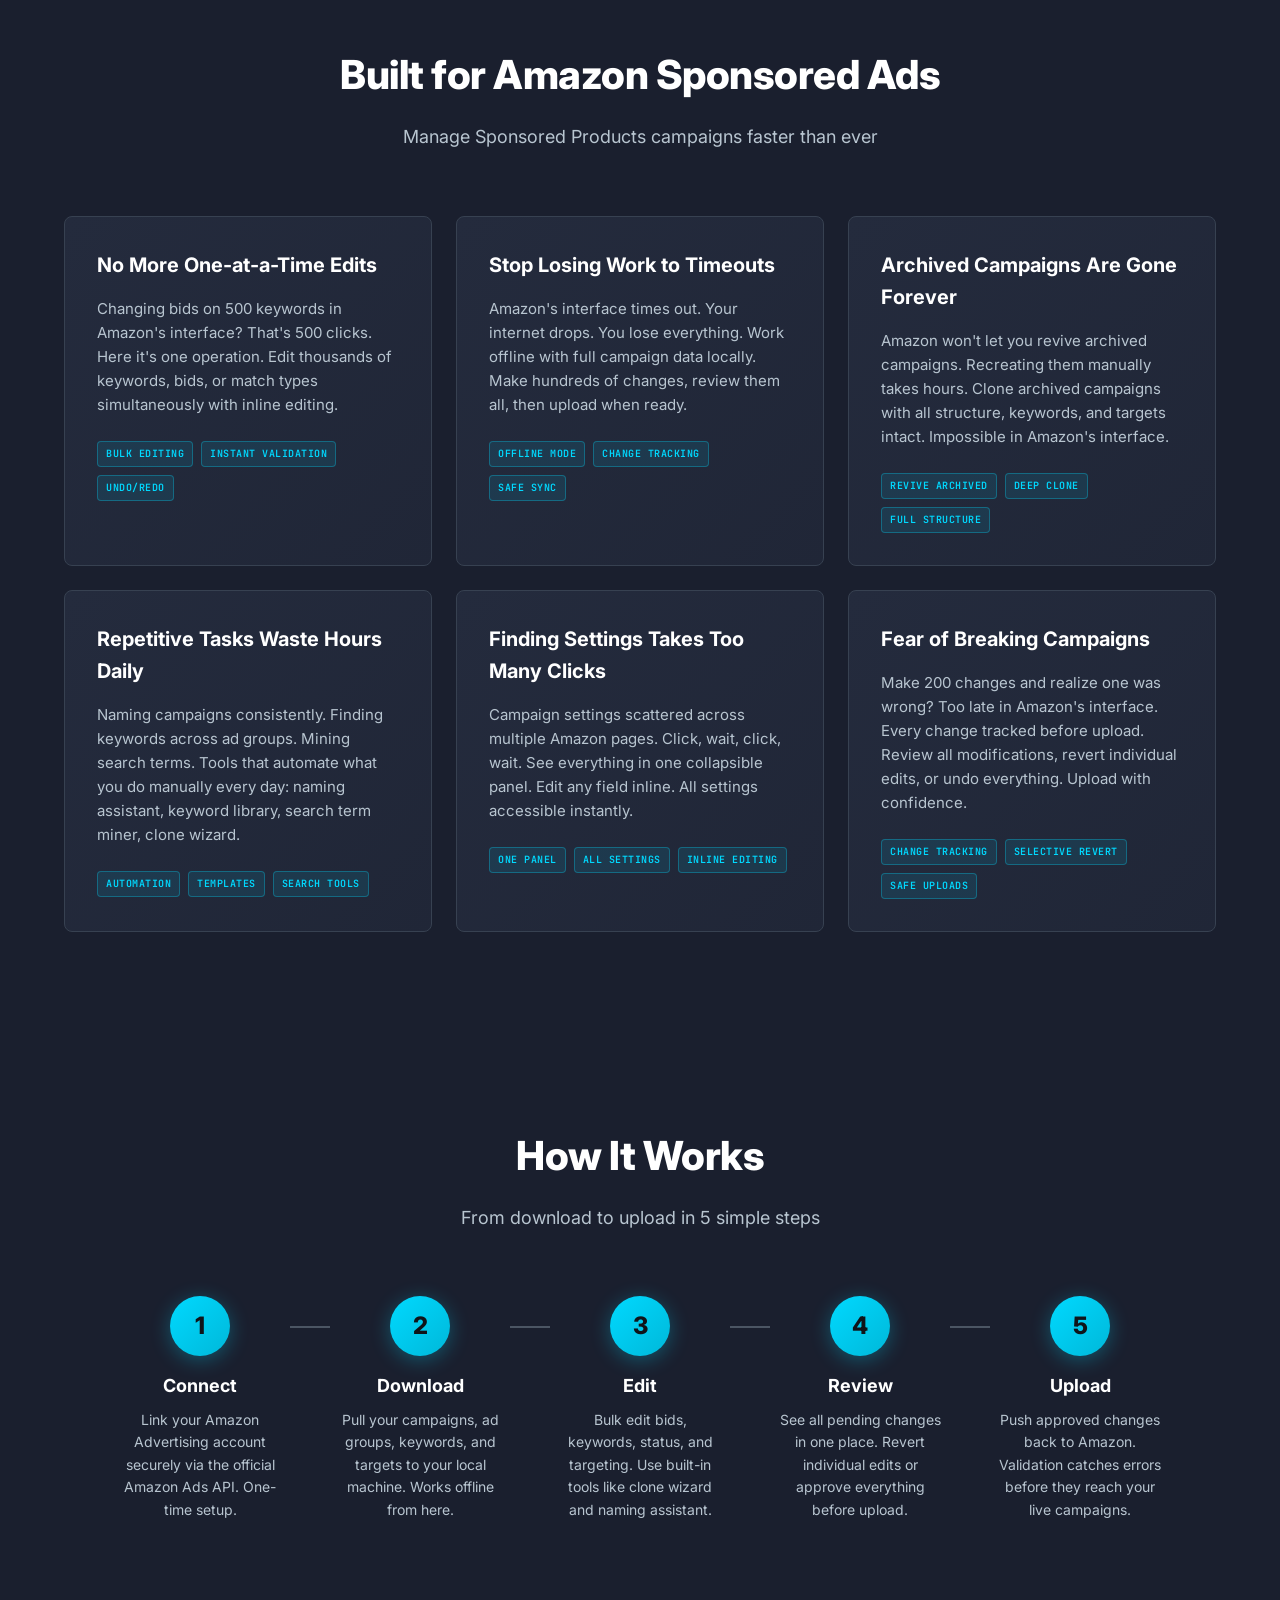
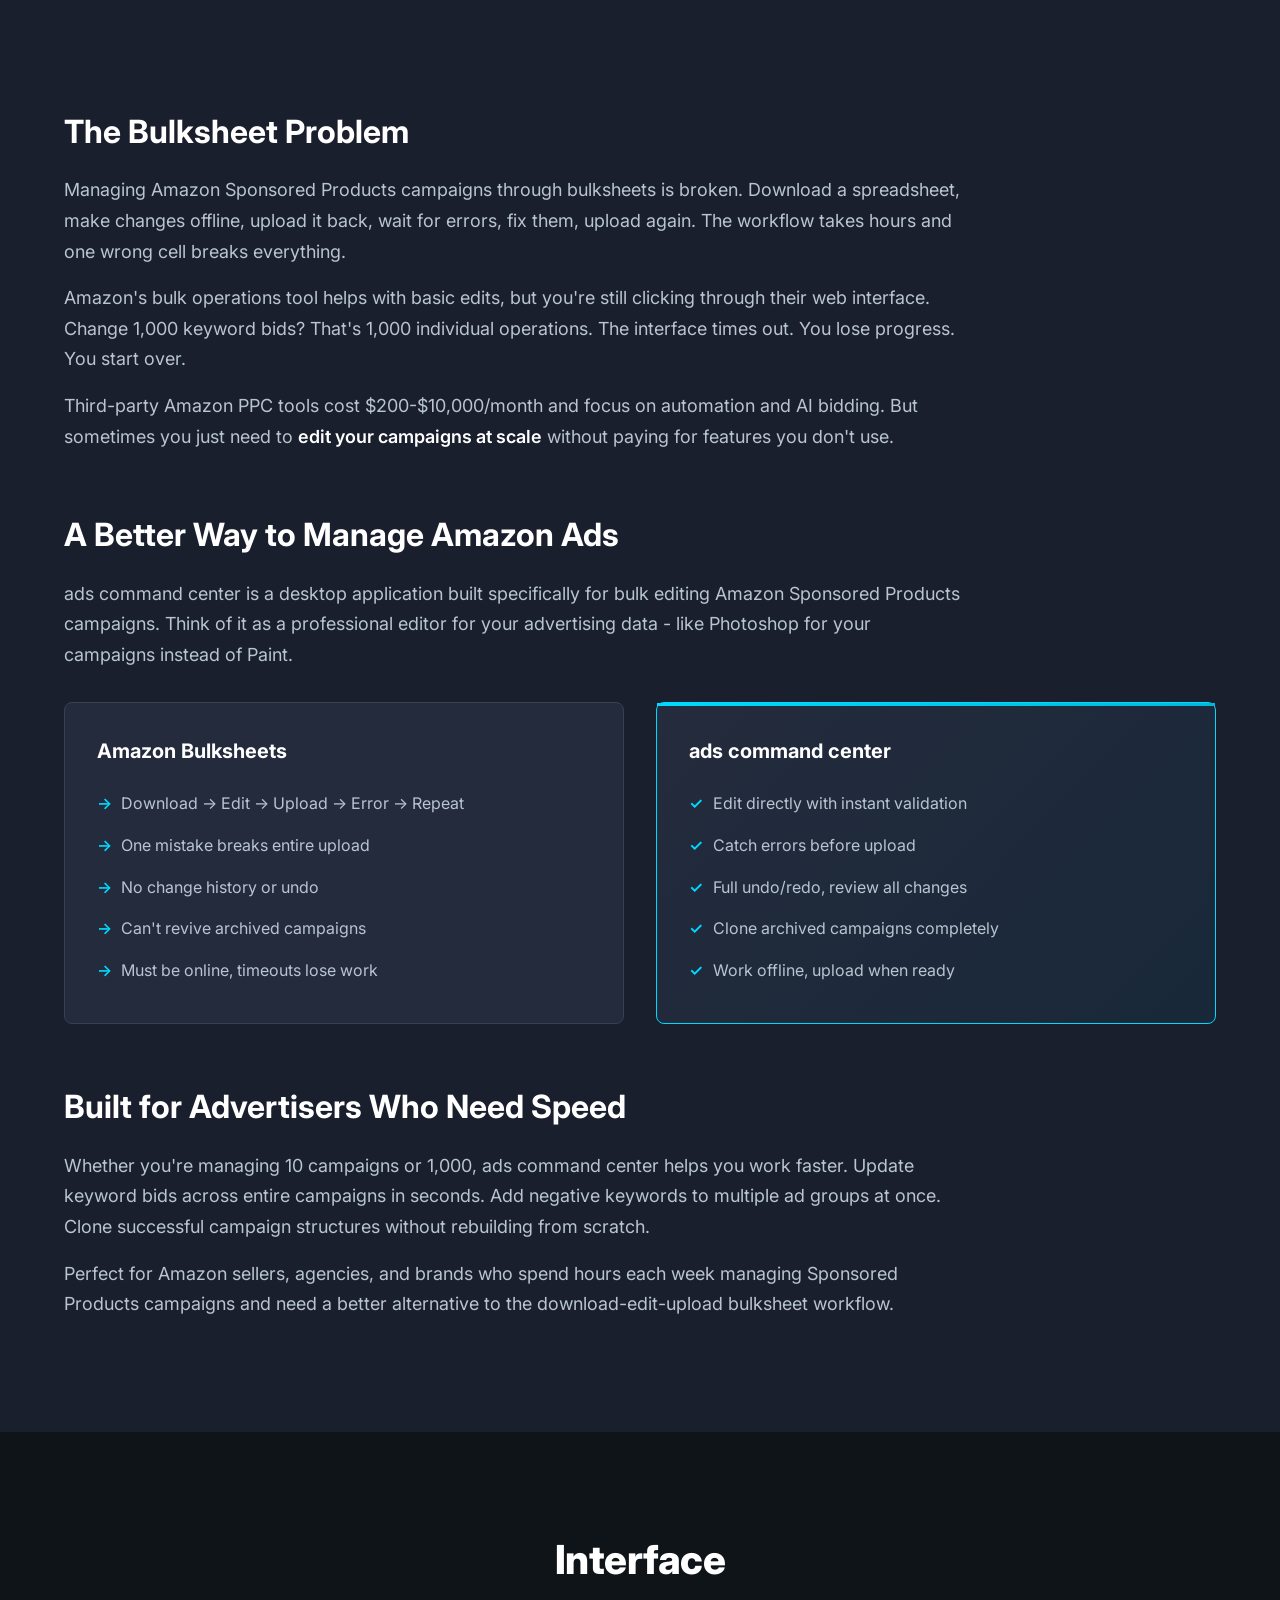
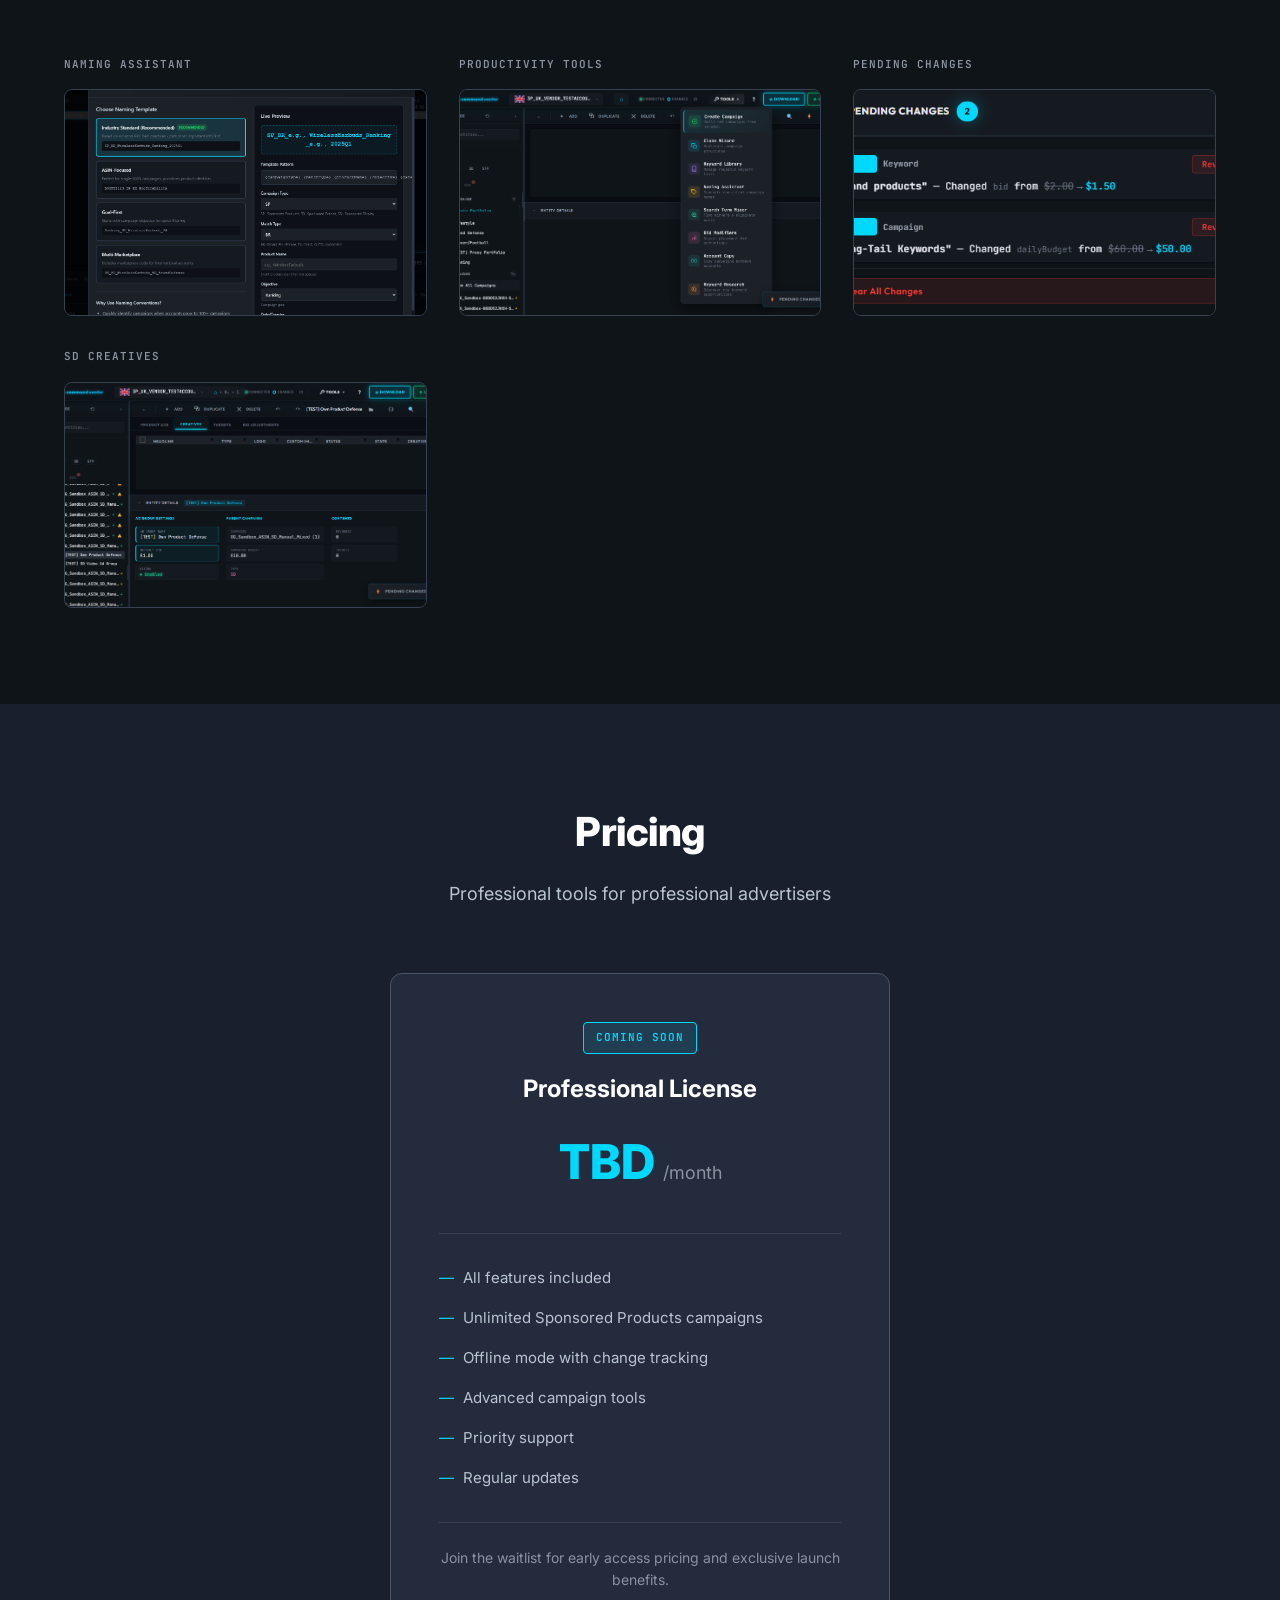
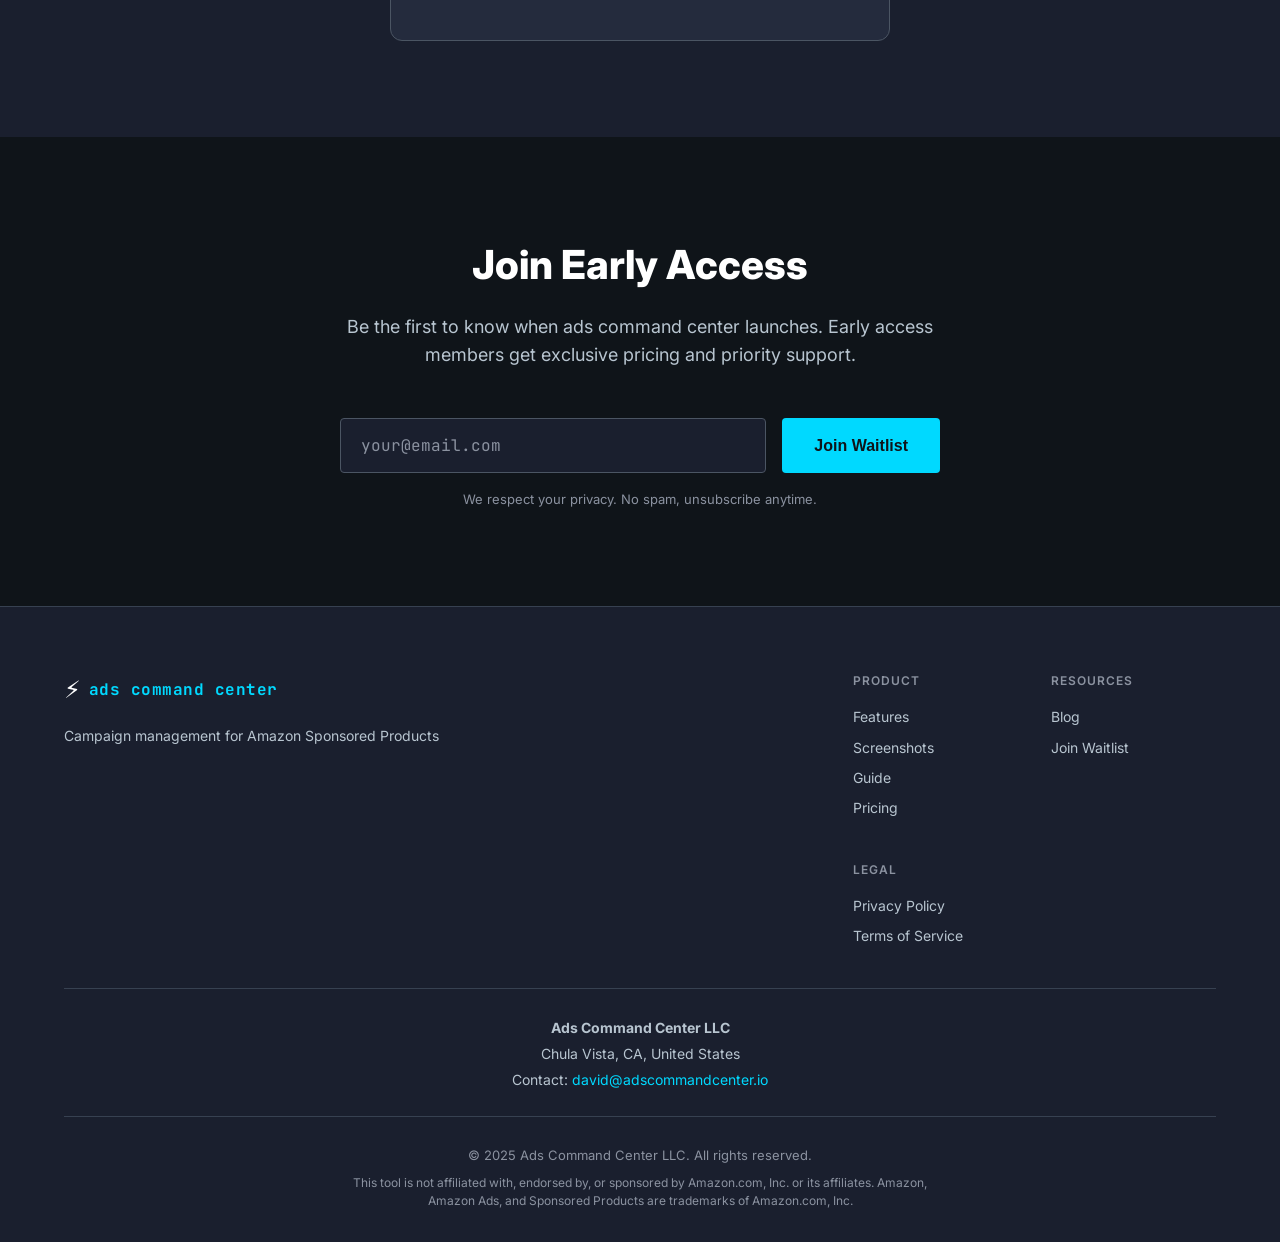
==== commit 775bce21: "Add Blog link to homepage footer Resources section" ====
--- a/index.html
+++ b/index.html
@@ -550,6 +550,11 @@
                         <a href="#pricing">Pricing</a>
                     </div>
                     <div class="footer-section">
+                        <h4>Resources</h4>
+                        <a href="/blog/">Blog</a>
+                        <a href="#waitlist">Join Waitlist</a>
+                    </div>
+                    <div class="footer-section">
                         <h4>Legal</h4>
                         <a href="/privacy.html">Privacy Policy</a>
                         <a href="/terms.html">Terms of Service</a>
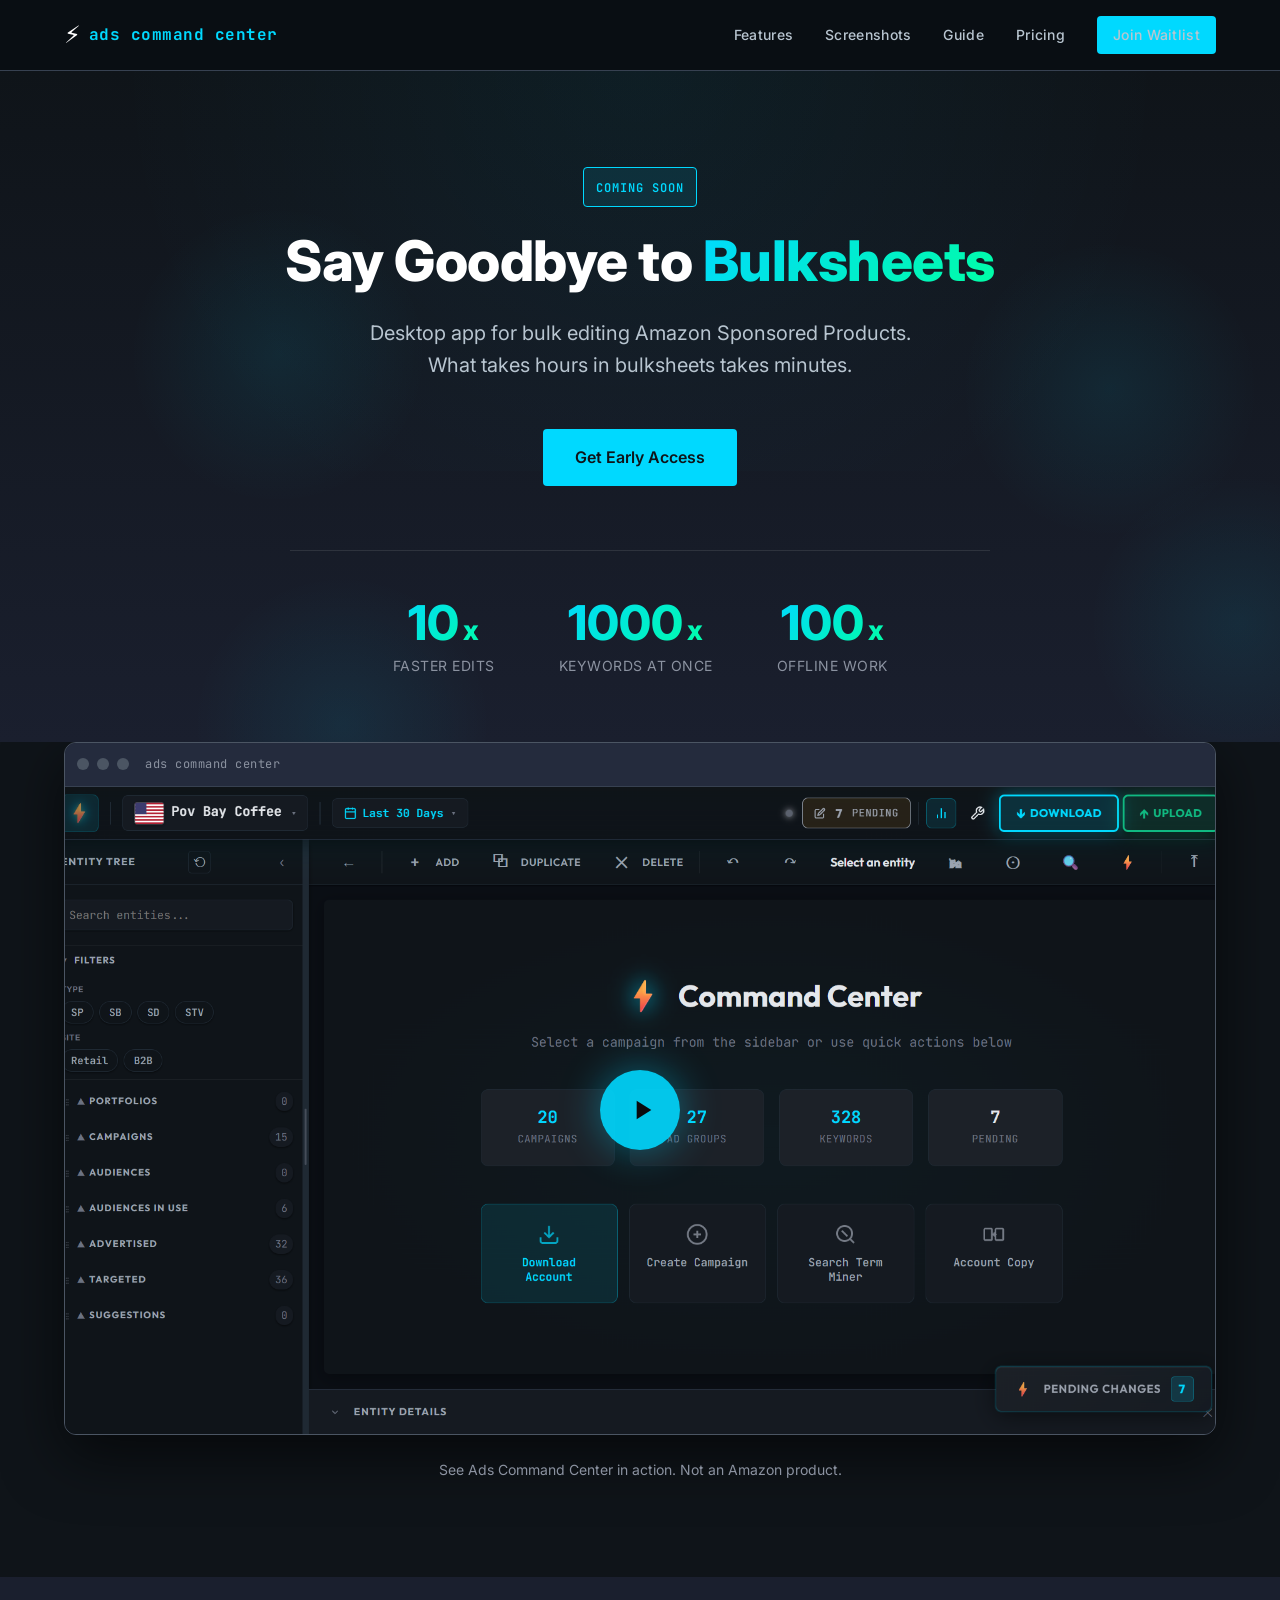
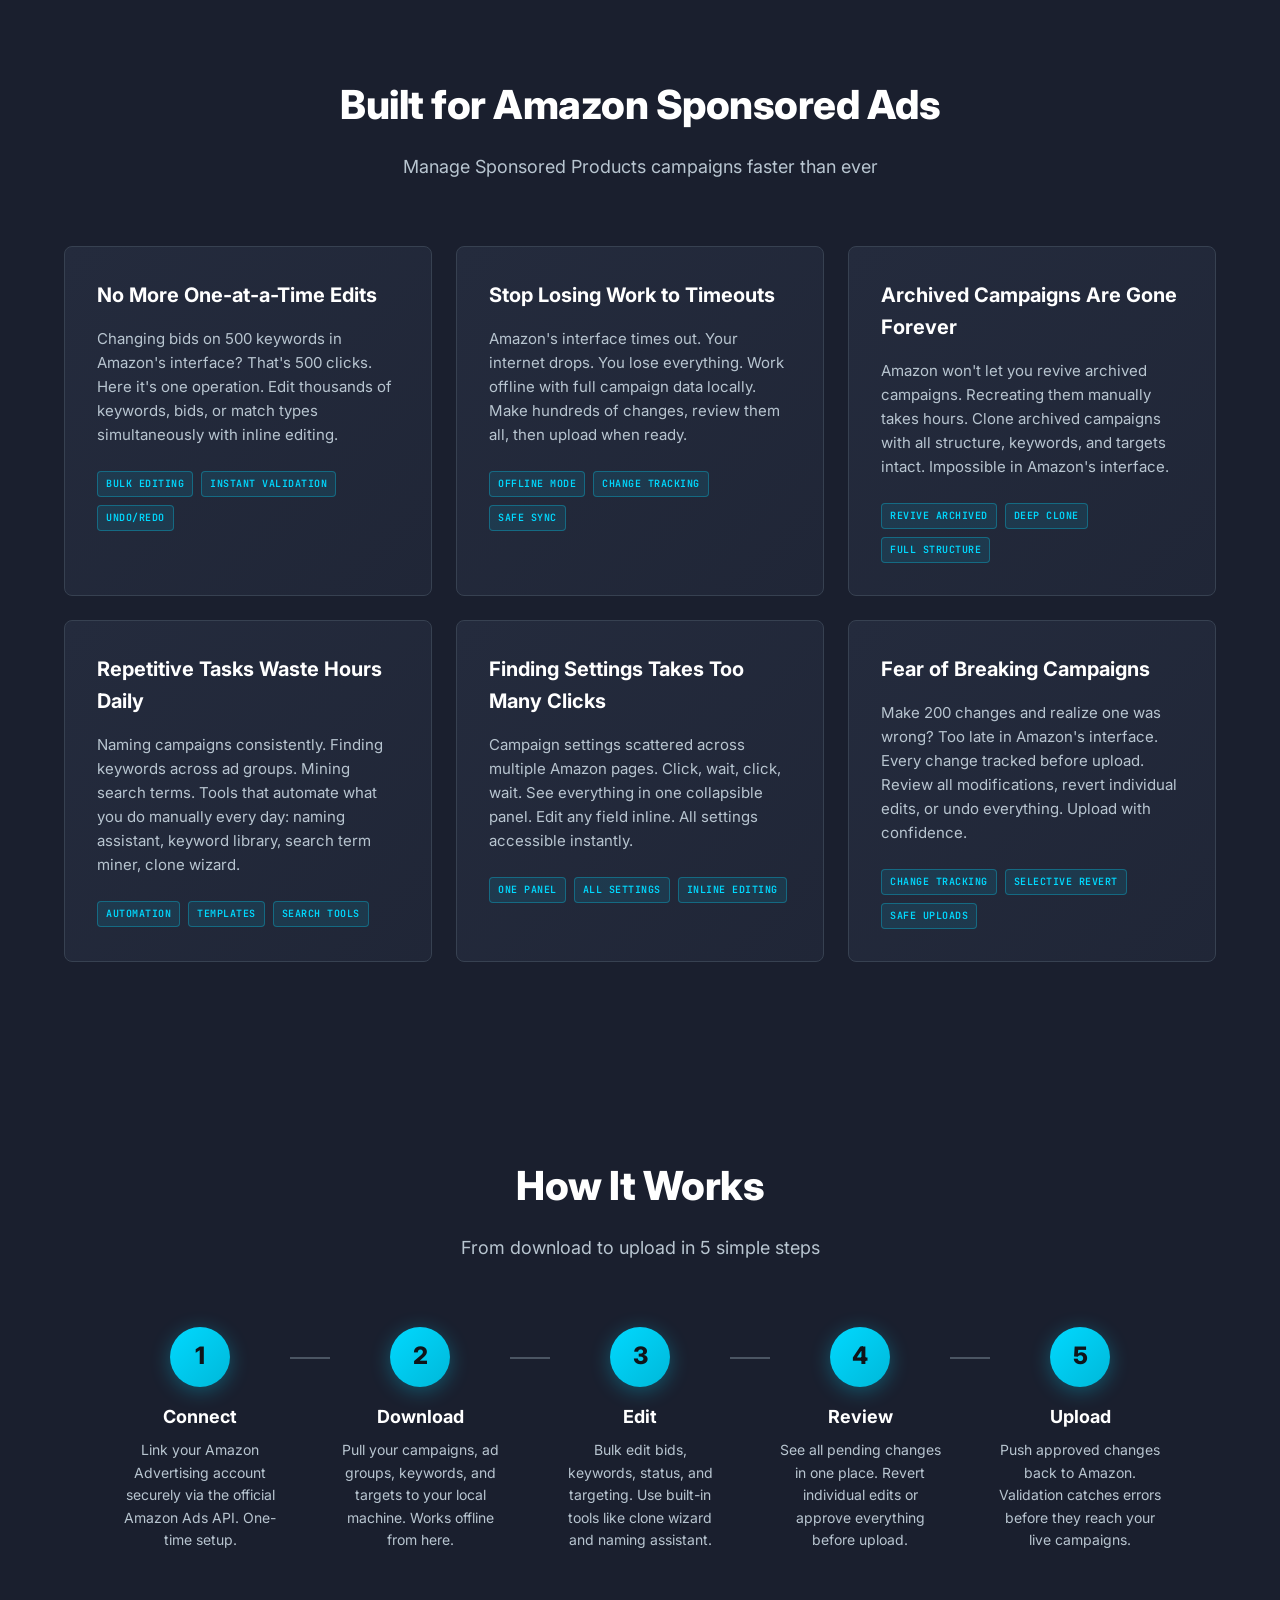
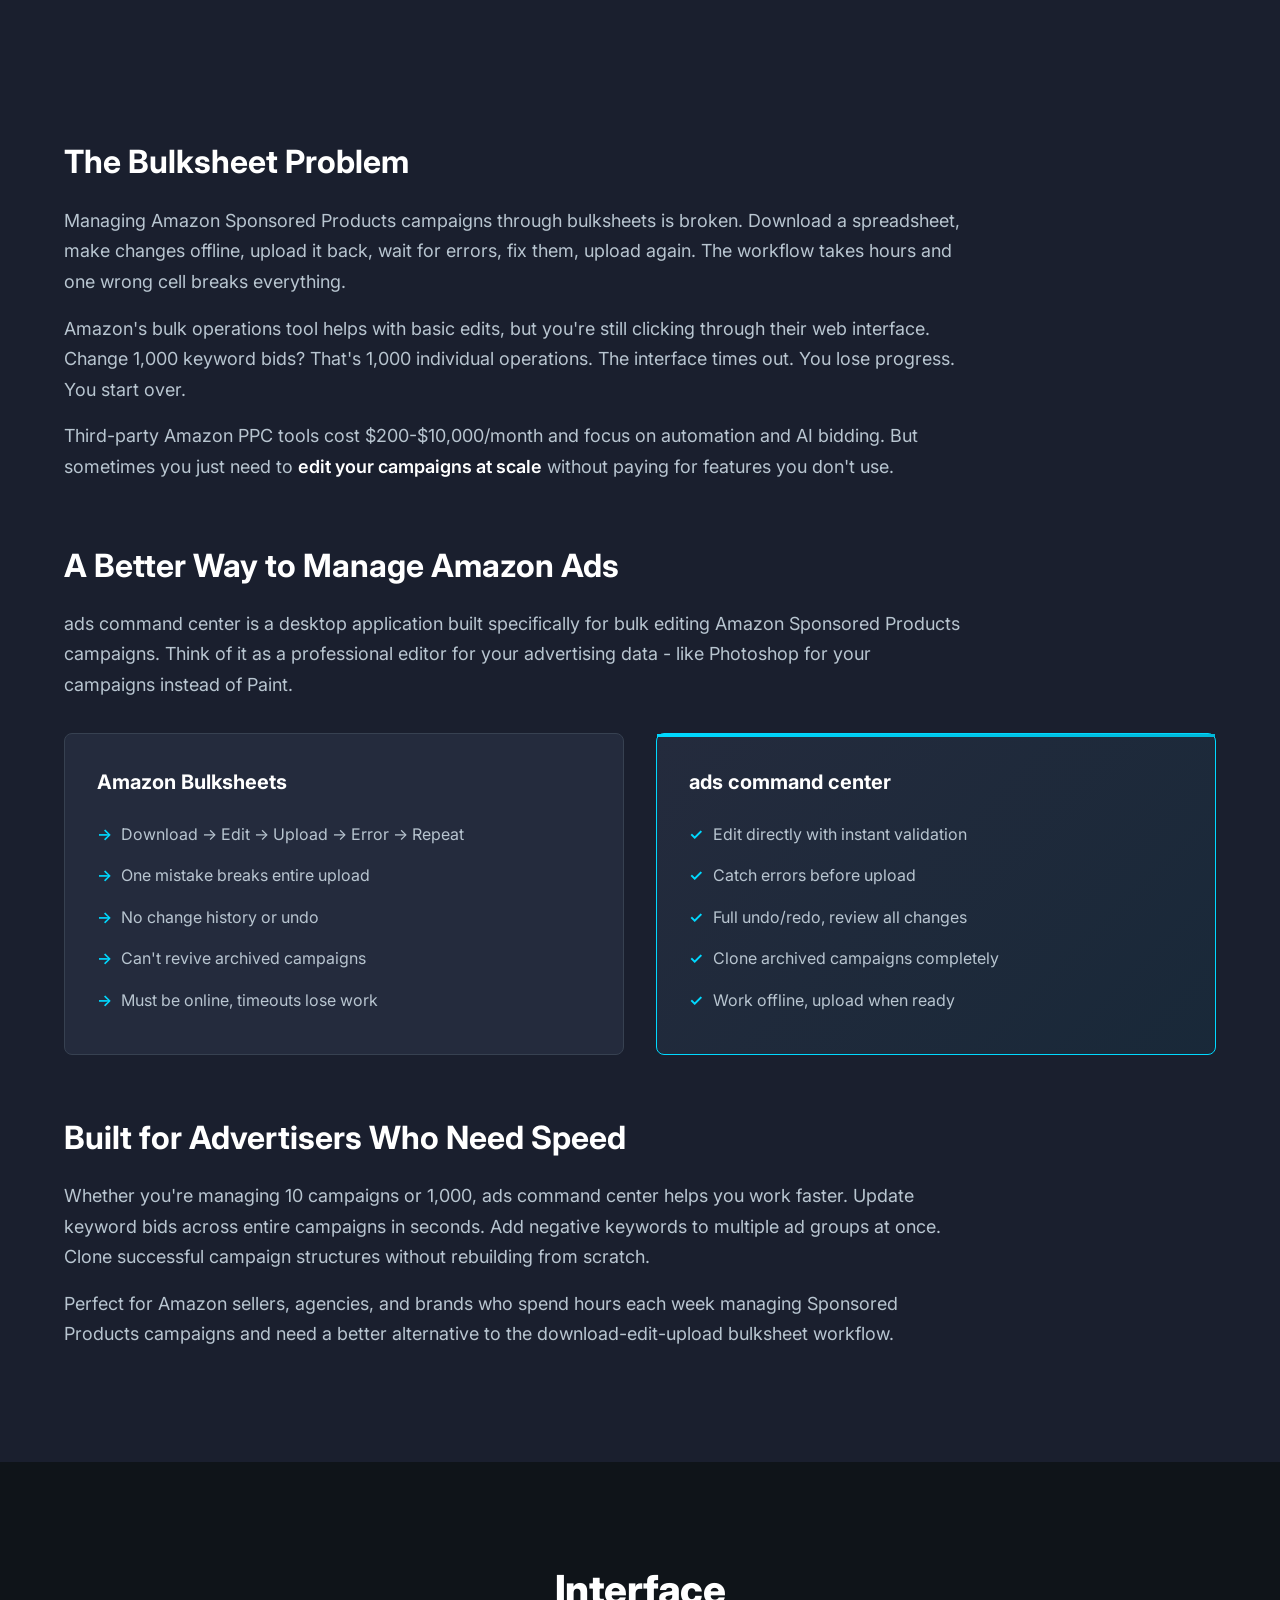
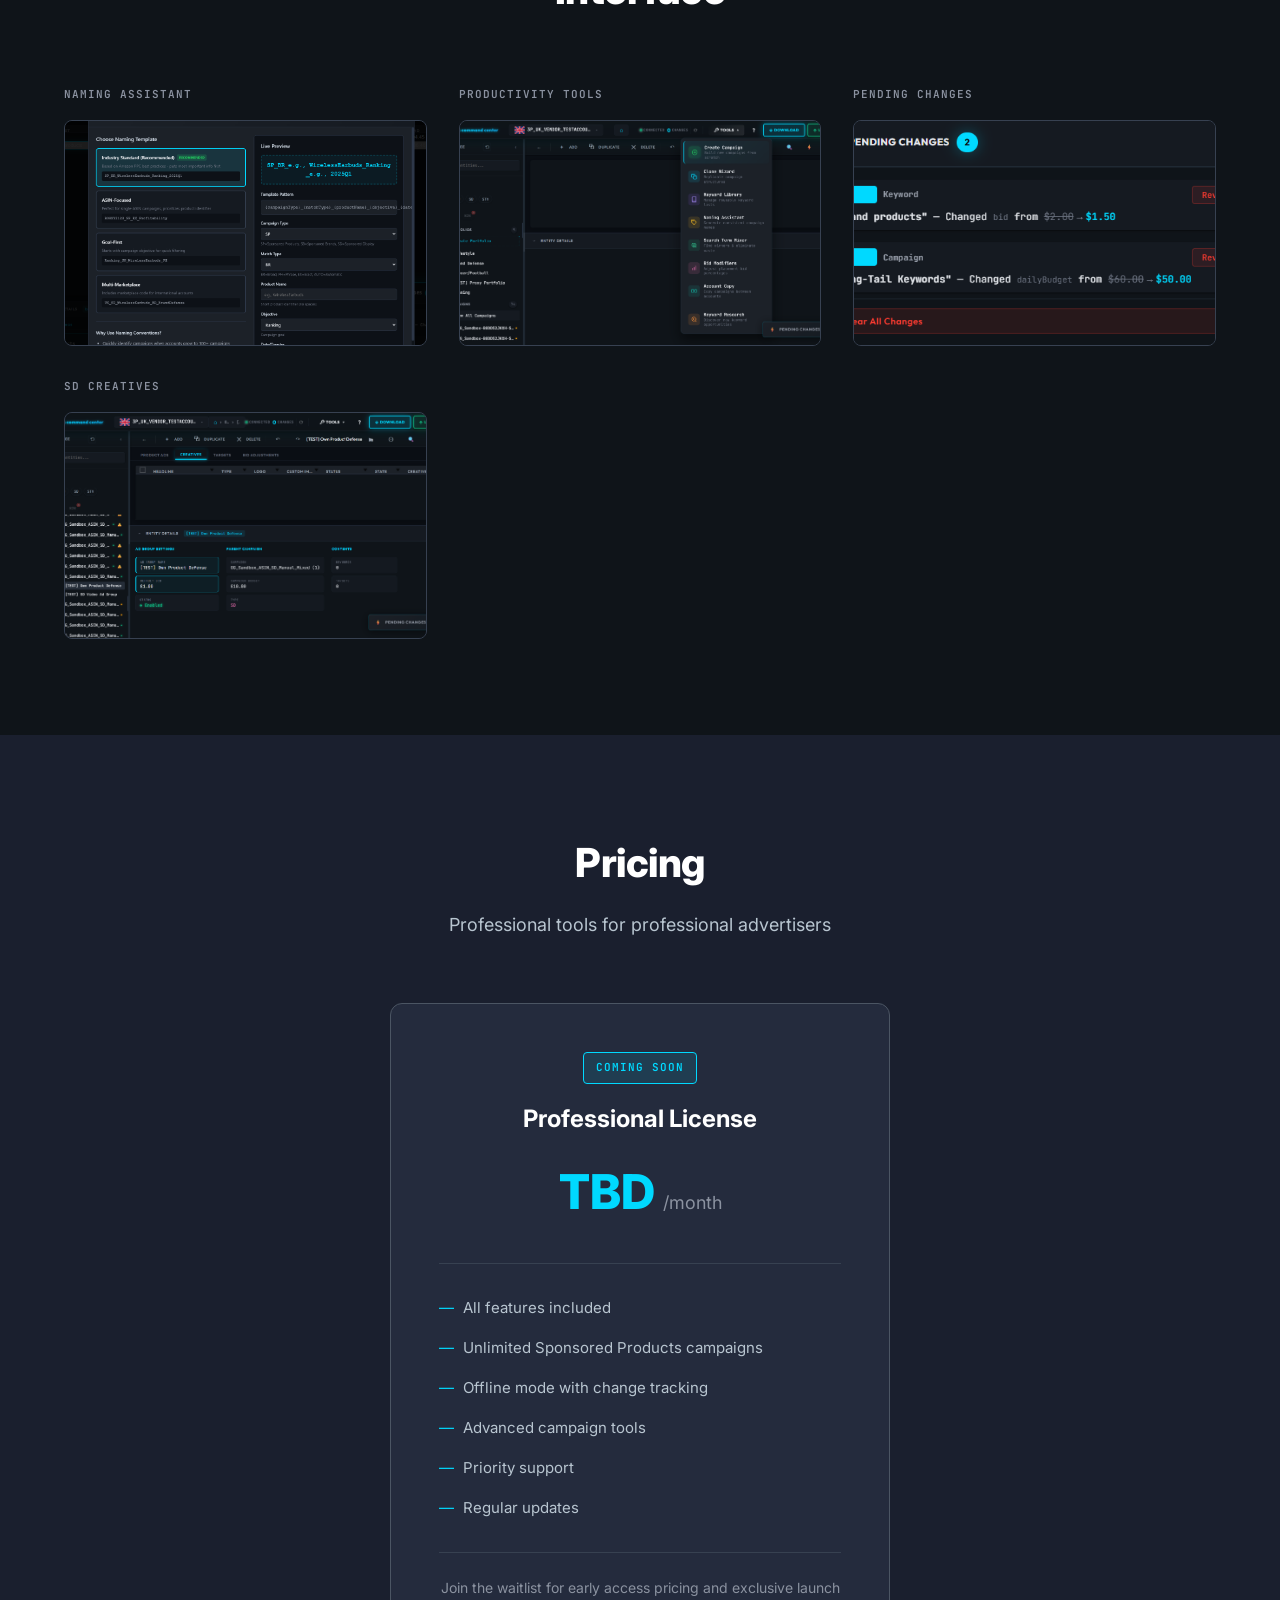
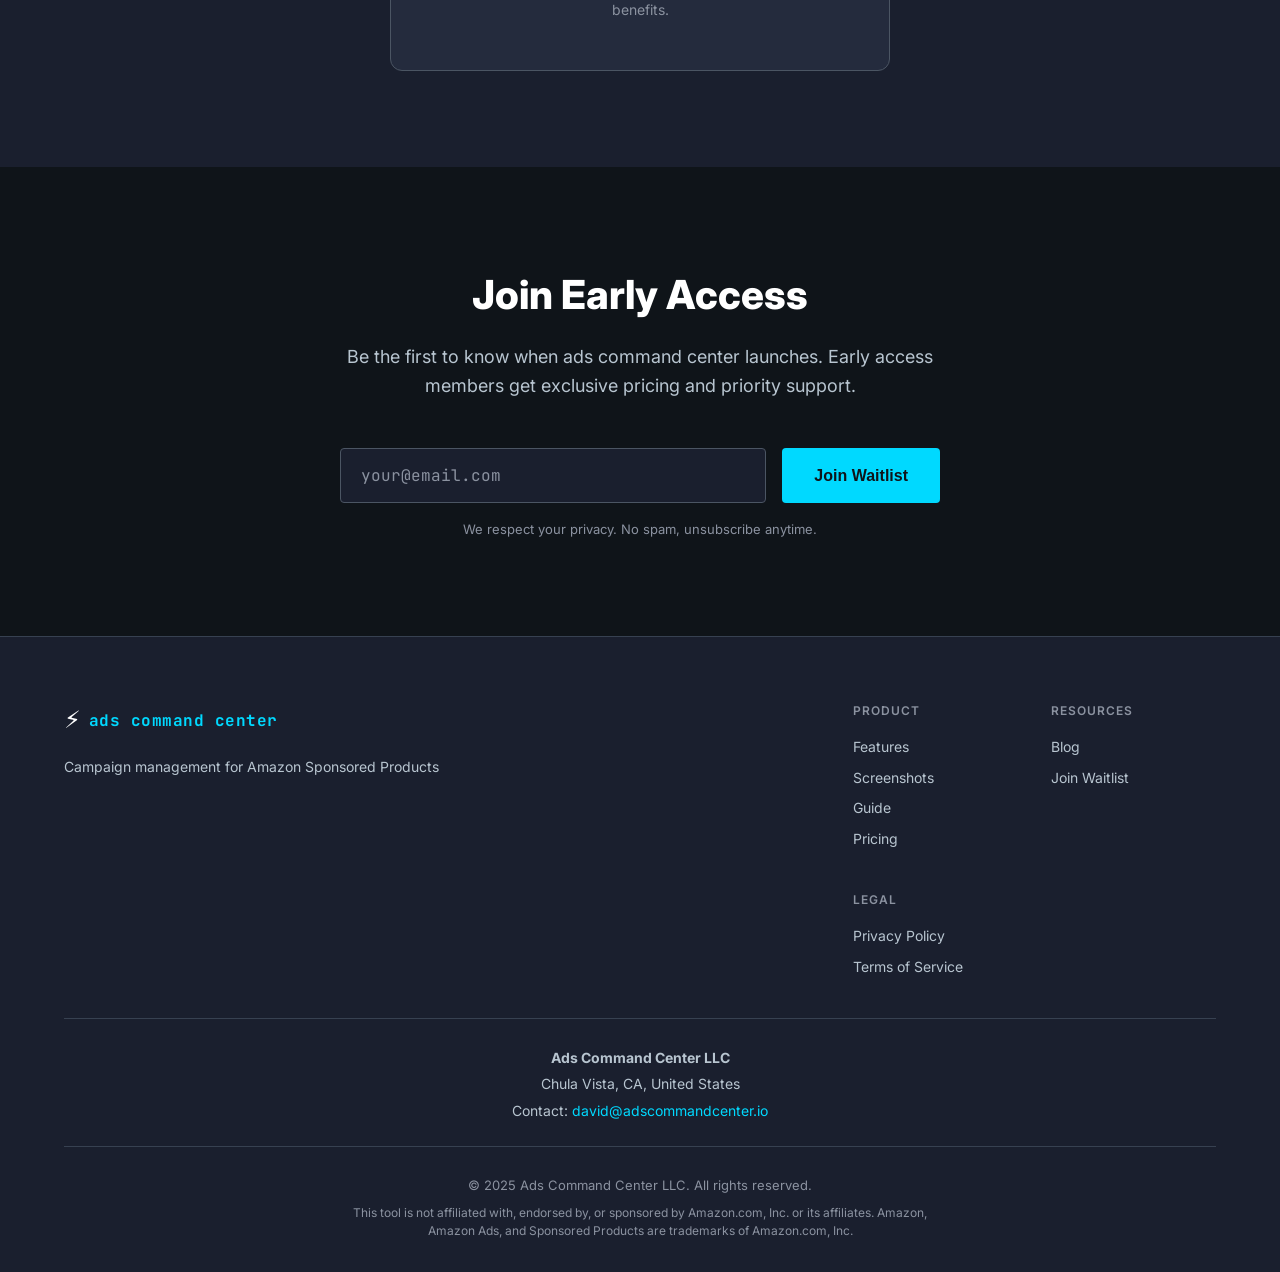
==== commit c179f822: "Add self-hosted video player to homepage - Replace static screenshot-hero with video player - Add cu" ====
--- a/index.html
+++ b/index.html
@@ -64,6 +64,29 @@
       "url": "https://adscommandcenter.io",
       "logo": "https://adscommandcenter.io/images/hero-main.png",
       "description": "Campaign management software for Amazon Sponsored Products"
+    }
+    </script>
+
+    <!-- Structured Data - Video -->
+    <script type="application/ld+json">
+    {
+      "@context": "https://schema.org",
+      "@type": "VideoObject",
+      "name": "Ads Command Center Demo - Bulk Editing for Amazon Ads",
+      "description": "See how Ads Command Center replaces Amazon bulksheets with a powerful desktop app for bulk editing Sponsored Products campaigns.",
+      "thumbnailUrl": "https://adscommandcenter.io/images/hero-main.png",
+      "uploadDate": "2026-01-20",
+      "contentUrl": "https://adscommandcenter.io/video/acc-demo.mp4",
+      "embedUrl": "https://adscommandcenter.io/video/acc-demo.mp4",
+      "duration": "PT36S",
+      "publisher": {
+        "@type": "Organization",
+        "name": "ads command center",
+        "logo": {
+          "@type": "ImageObject",
+          "url": "https://adscommandcenter.io/images/hero-main.png"
+        }
+      }
     }
     </script>
 
@@ -211,10 +234,10 @@
         </div>
     </section>
 
-    <!-- Screenshot Hero -->
-    <section class="screenshot-hero">
-        <div class="container">
-            <div class="screenshot-window">
+    <!-- Video Demo Section -->
+    <section class="video-hero">
+        <div class="container">
+            <div class="video-window">
                 <div class="window-chrome">
                     <div class="window-dots">
                         <span></span>
@@ -223,11 +246,19 @@
                     </div>
                     <div class="window-title">ads command center</div>
                 </div>
-                <div class="screenshot-container">
-                    <img src="images/hero-main.png" alt="ads command center main interface" class="screenshot-img">
-                </div>
-            </div>
-            <p class="screenshot-caption">Screenshot from Ads Command Center (prototype UI). Not an Amazon product.</p>
+                <div class="video-container">
+                    <video id="heroVideo" class="hero-video" poster="images/hero-main.png" preload="metadata" playsinline>
+                        <source src="video/acc-demo.mp4" type="video/mp4">
+                        Your browser does not support the video tag.
+                    </video>
+                    <button class="video-play-btn" id="videoPlayBtn" aria-label="Play video">
+                        <svg viewBox="0 0 24 24" fill="currentColor">
+                            <path d="M8 5v14l11-7z"/>
+                        </svg>
+                    </button>
+                </div>
+            </div>
+            <p class="video-caption">See Ads Command Center in action. Not an Amazon product.</p>
         </div>
     </section>
 
--- a/css/styles.css
+++ b/css/styles.css
@@ -466,6 +466,77 @@
     font-family: var(--font-mono);
     font-size: 14px;
     color: var(--color-text-tertiary);
+}
+
+/* ===================================
+   VIDEO HERO
+   =================================== */
+
+.video-hero {
+    padding: 0 0 var(--space-4xl);
+}
+
+.video-window {
+    background: var(--color-bg-secondary);
+    border-radius: var(--radius-lg);
+    overflow: hidden;
+    border: 1px solid var(--color-border-bright);
+    box-shadow: var(--shadow-xl);
+}
+
+.video-container {
+    position: relative;
+    background: #0a0a0f;
+    aspect-ratio: 16 / 9;
+}
+
+.hero-video {
+    width: 100%;
+    height: 100%;
+    object-fit: cover;
+    display: block;
+}
+
+.video-play-btn {
+    position: absolute;
+    top: 50%;
+    left: 50%;
+    transform: translate(-50%, -50%);
+    width: 80px;
+    height: 80px;
+    border: none;
+    border-radius: 50%;
+    background: rgba(0, 217, 255, 0.9);
+    color: #0a0a0f;
+    cursor: pointer;
+    transition: all 0.3s ease;
+    display: flex;
+    align-items: center;
+    justify-content: center;
+    box-shadow: 0 0 40px rgba(0, 217, 255, 0.4);
+}
+
+.video-play-btn svg {
+    width: 32px;
+    height: 32px;
+    margin-left: 4px;
+}
+
+.video-play-btn:hover {
+    transform: translate(-50%, -50%) scale(1.1);
+    box-shadow: 0 0 60px rgba(0, 217, 255, 0.6);
+}
+
+.video-play-btn.hidden {
+    opacity: 0;
+    pointer-events: none;
+}
+
+.video-caption {
+    text-align: center;
+    font-size: 14px;
+    color: var(--color-text-tertiary);
+    margin-top: var(--space-lg);
 }
 
 /* ===================================
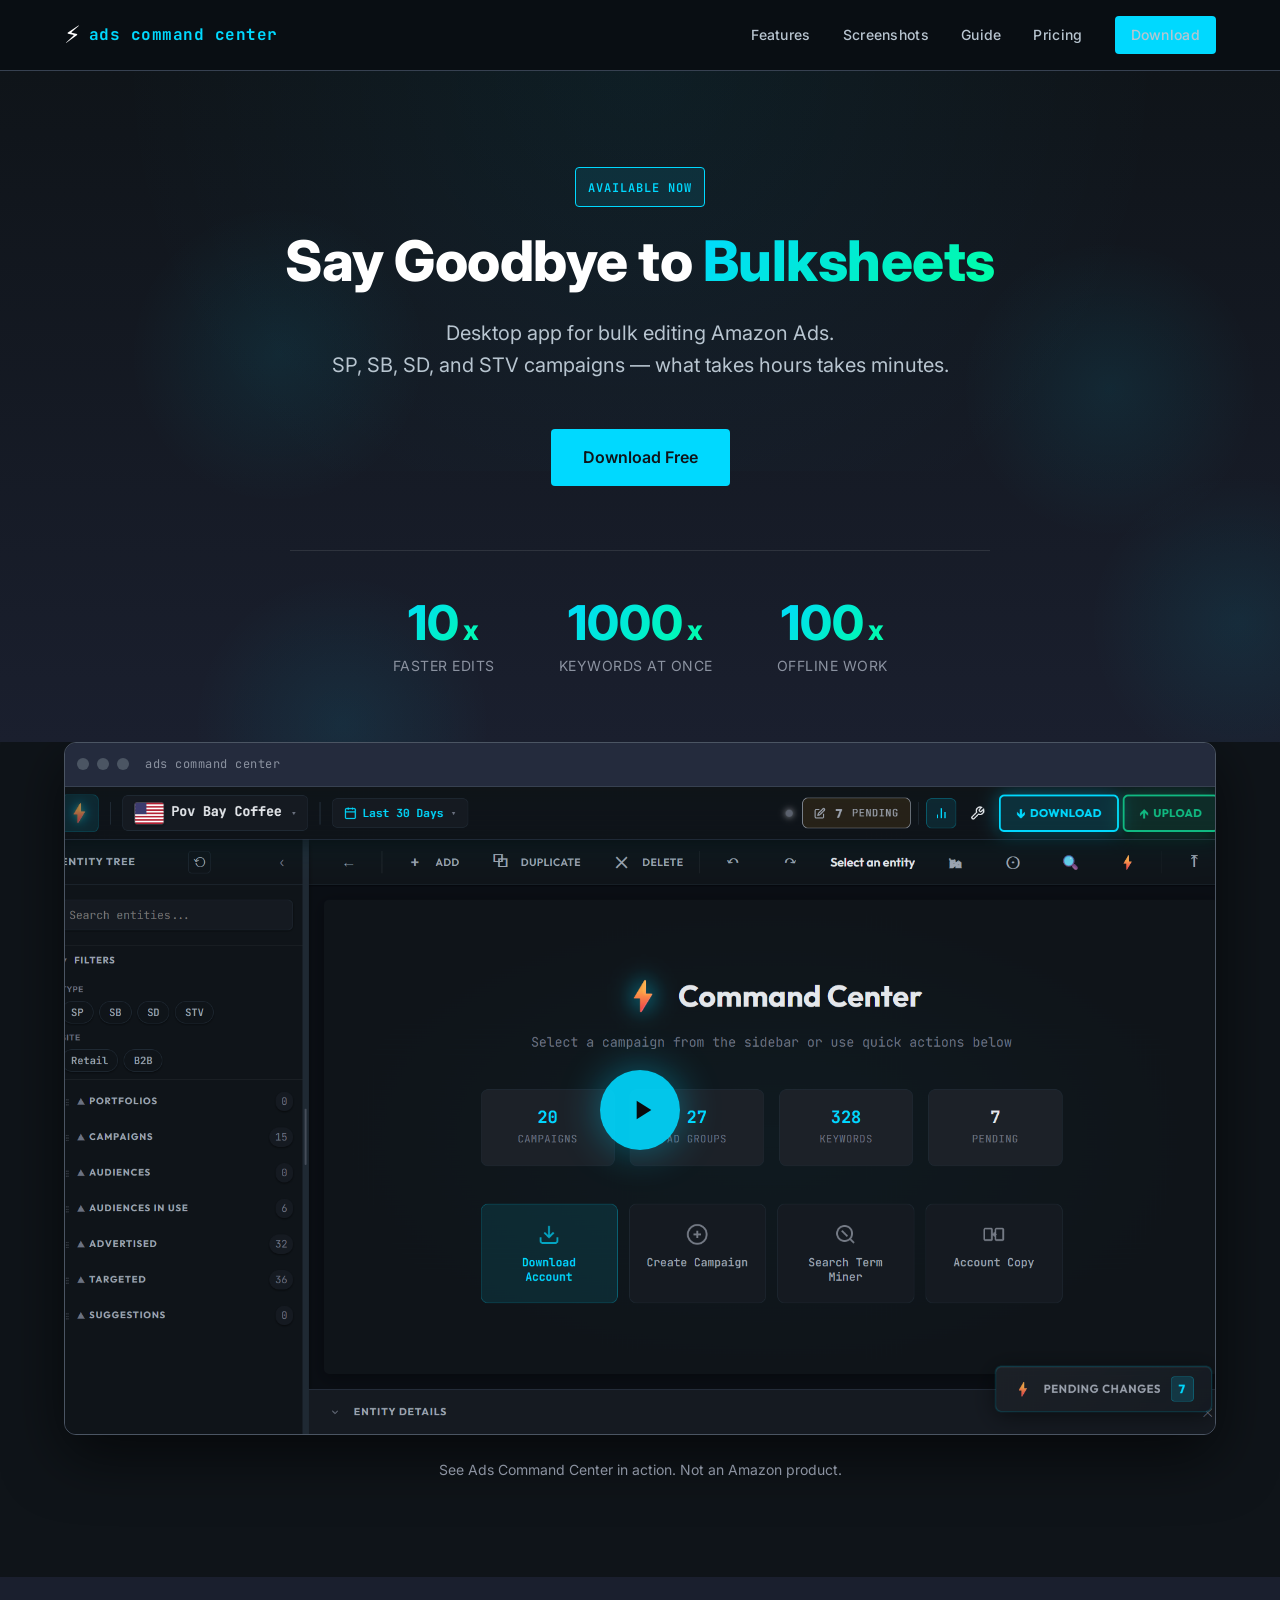
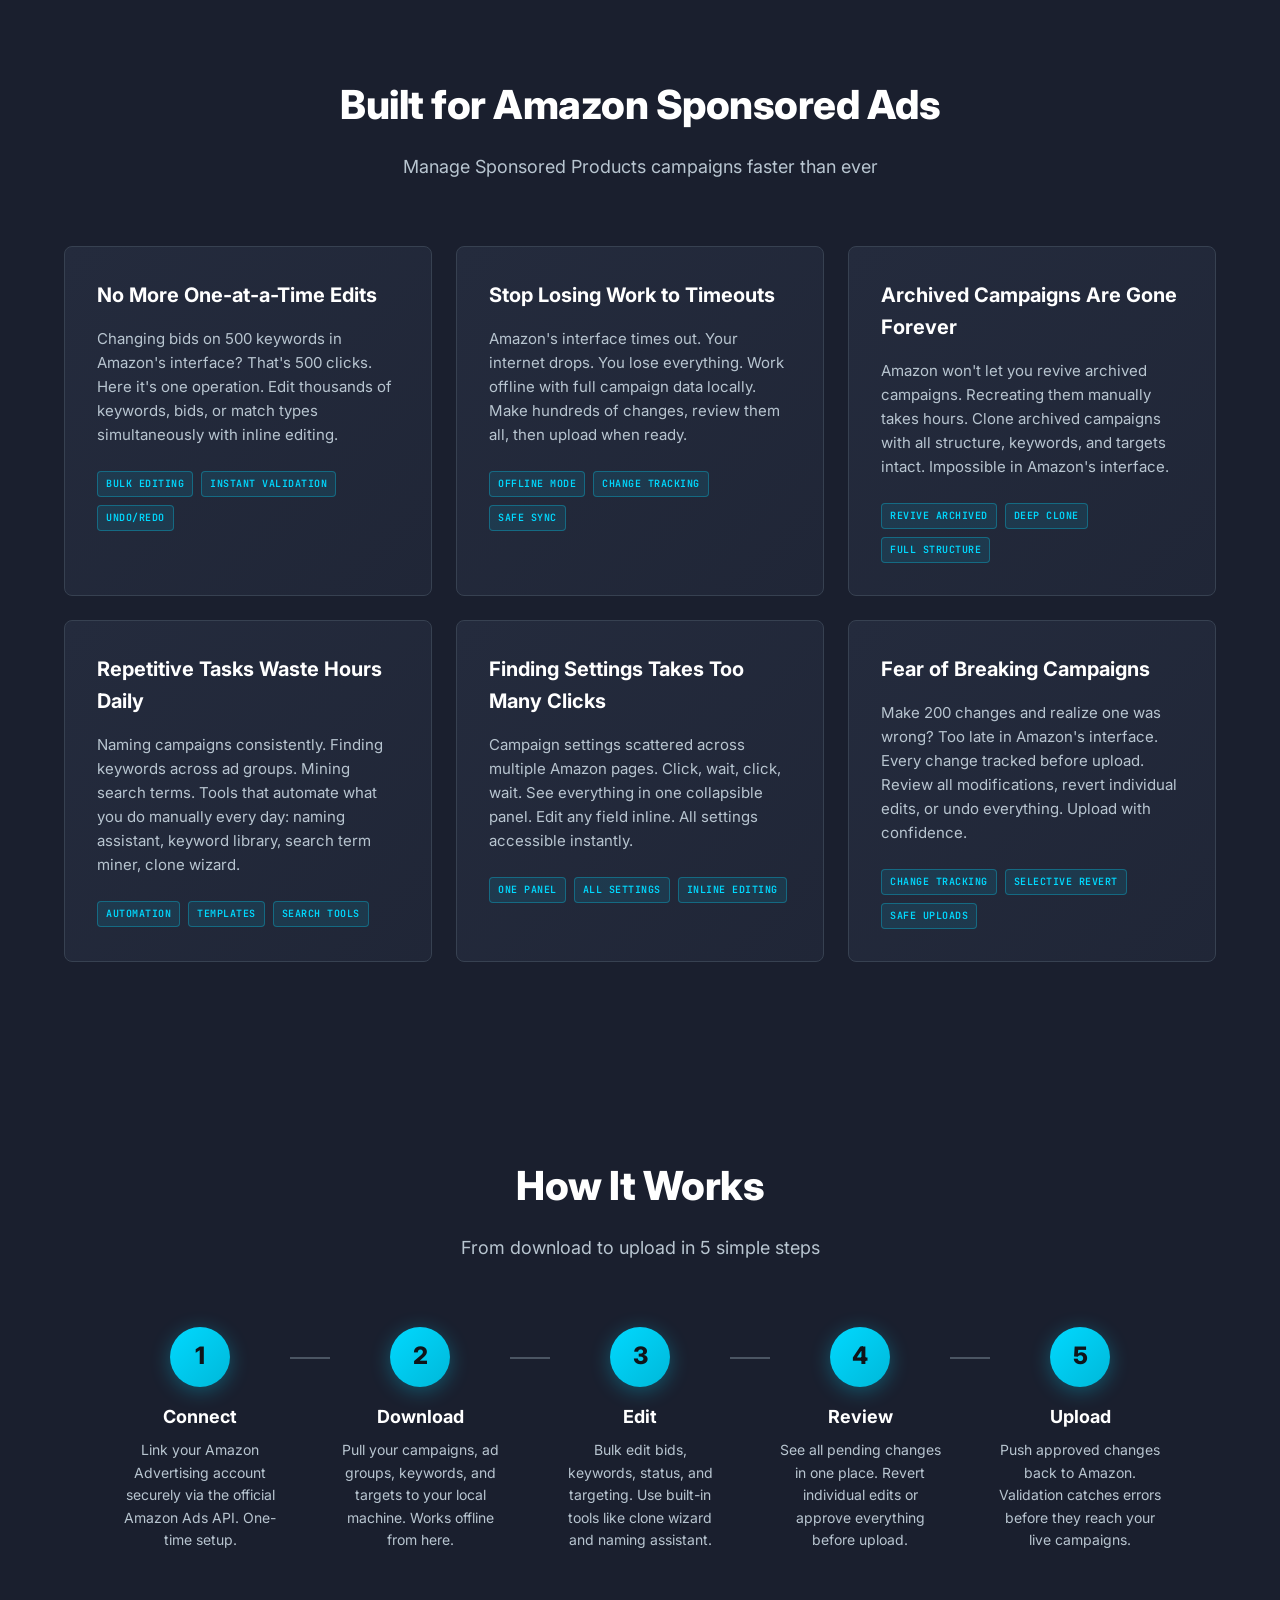
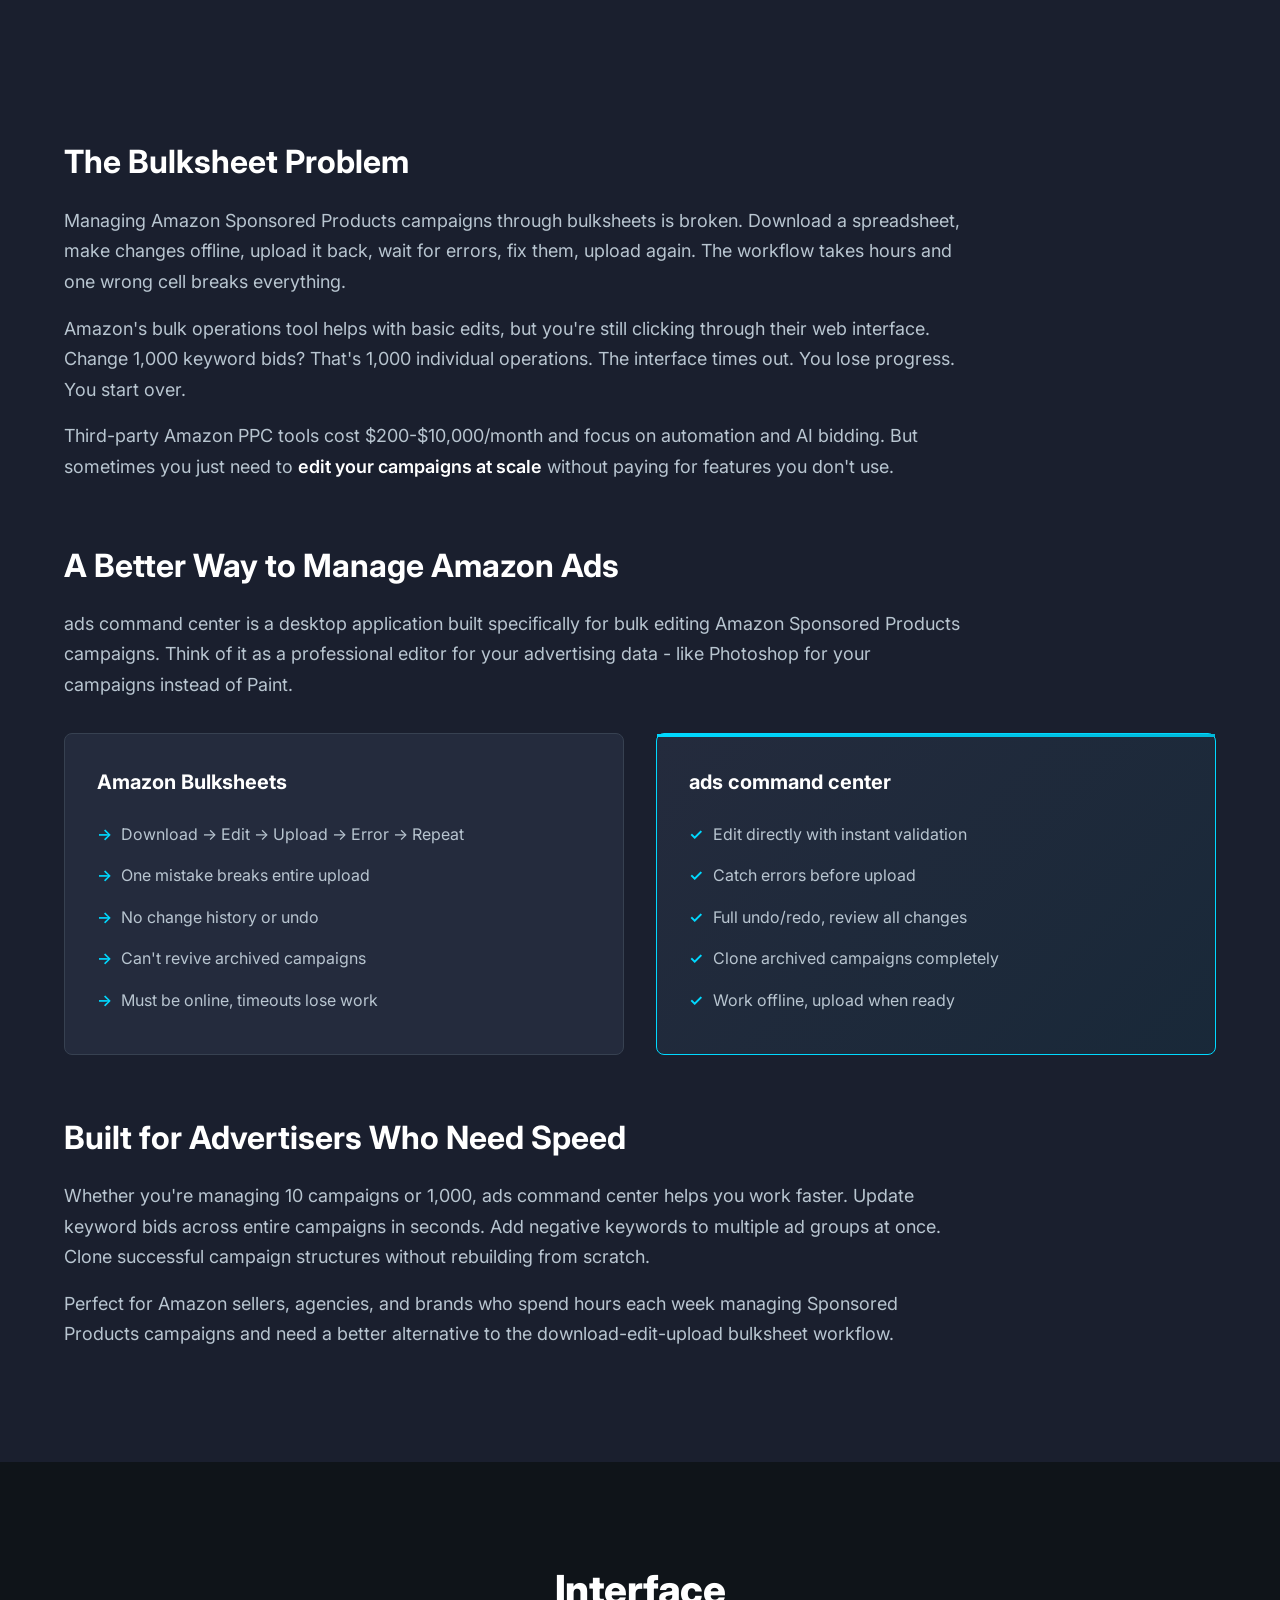
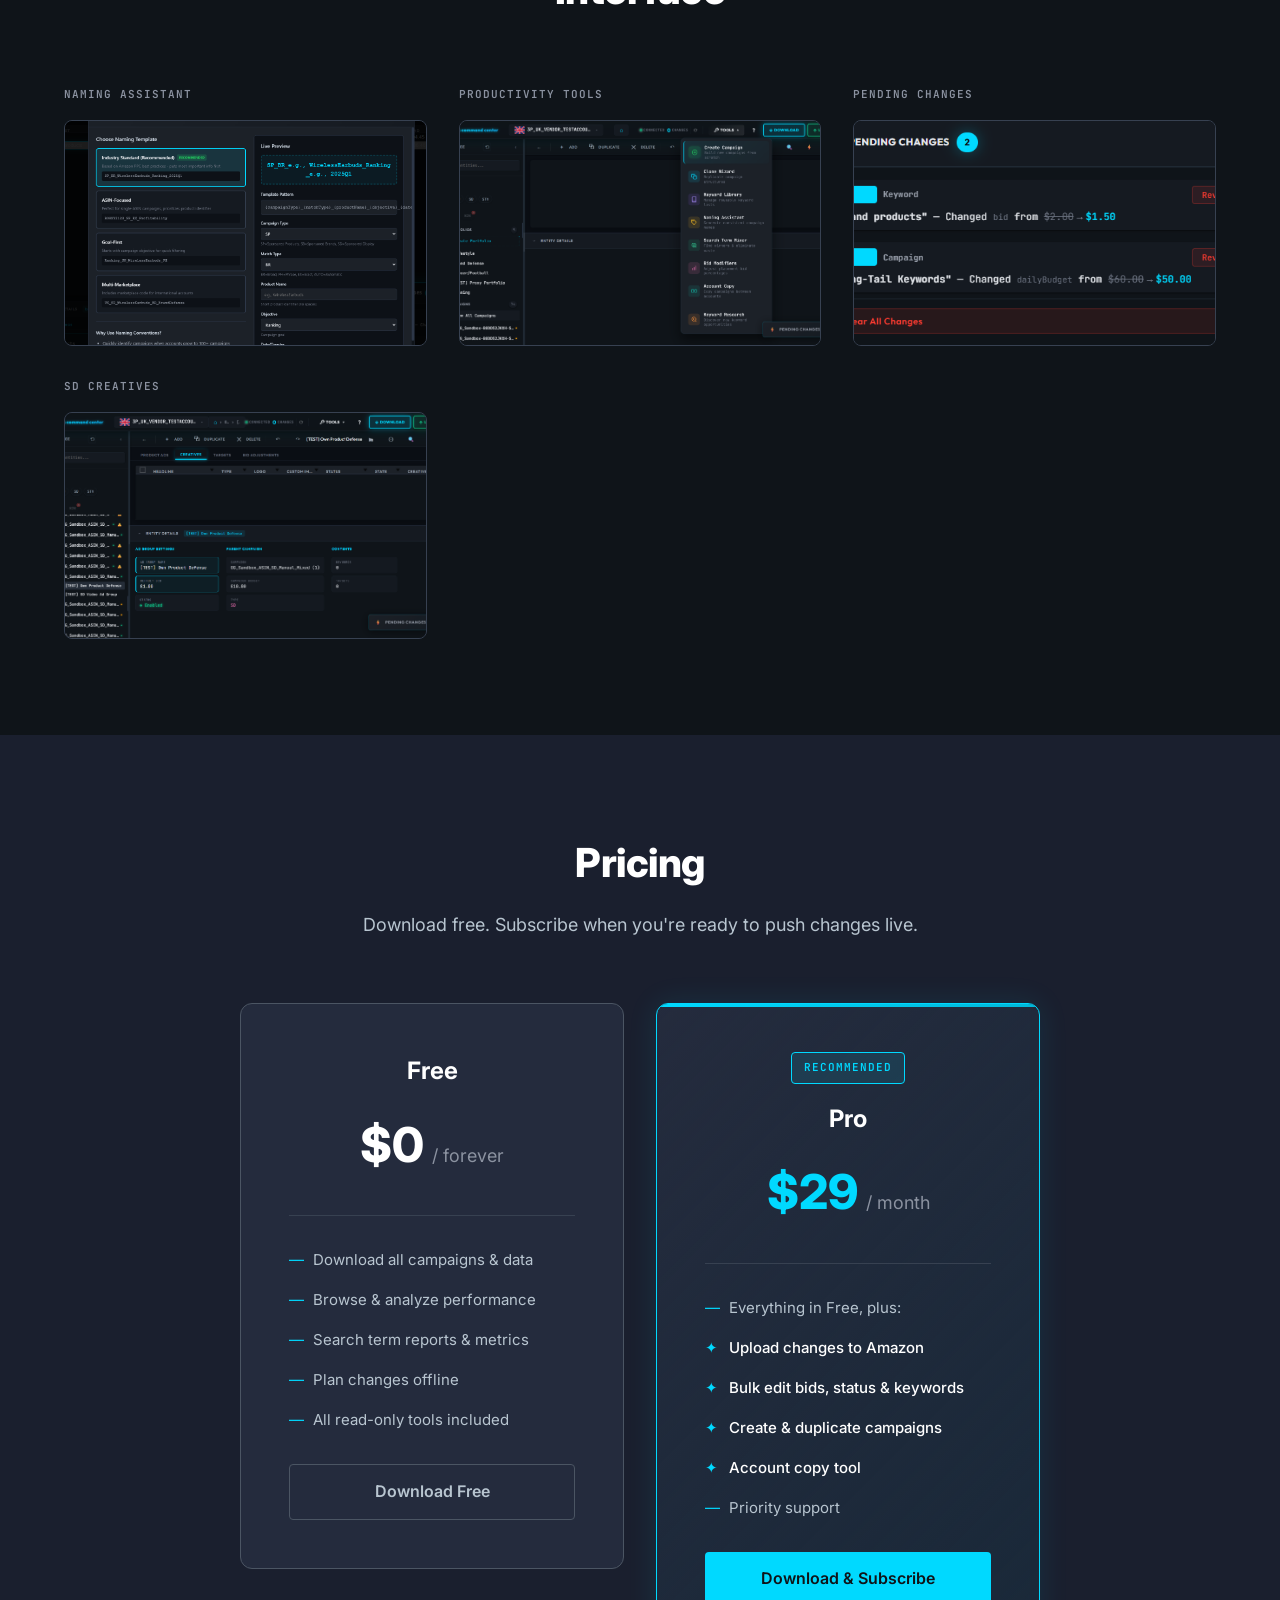
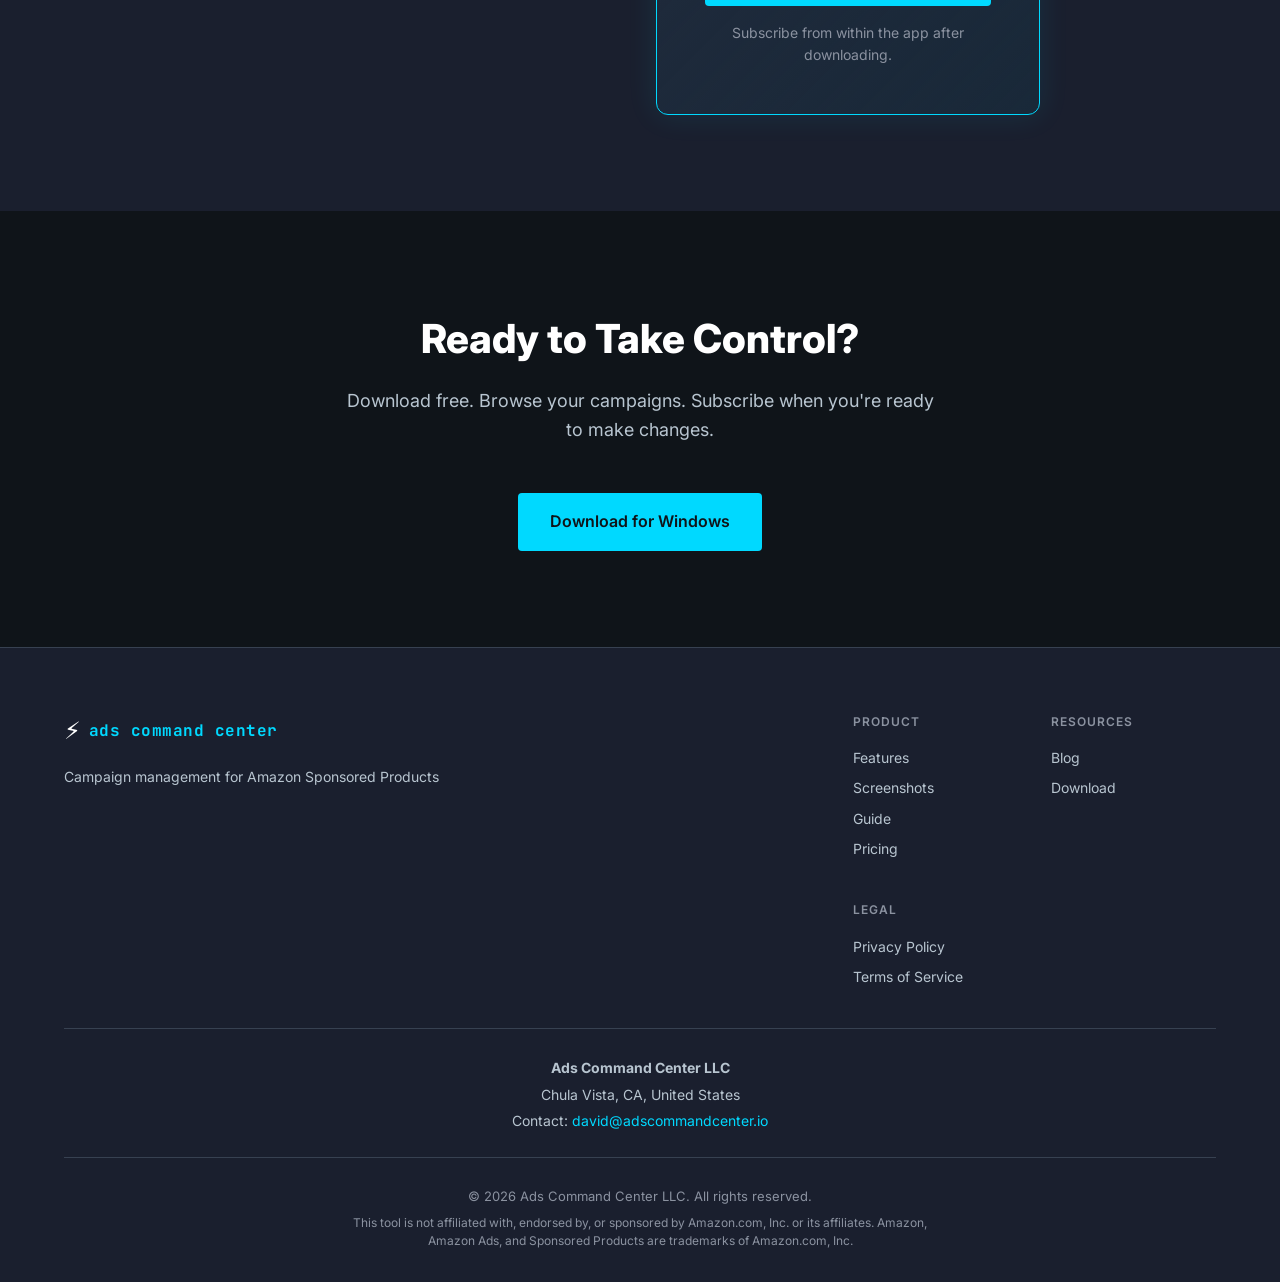
==== commit 0bcb8c49: "Launch website: pricing, download page, remove waitlist - Replace "COMING SOON" / "TBD" pricing with" ====
--- a/index.html
+++ b/index.html
@@ -36,8 +36,9 @@
       "operatingSystem": "Windows, macOS, Linux",
       "offers": {
         "@type": "Offer",
-        "price": "TBD",
-        "priceCurrency": "USD"
+        "price": "0",
+        "priceCurrency": "USD",
+        "description": "Free download with read-only access. Pro subscription $29/month for upload capabilities."
       },
       "description": "Desktop application for managing Amazon Sponsored Products campaigns. Edit thousands of keywords instantly, work offline with full change tracking, revive archived campaigns, and automate repetitive campaign management tasks.",
       "featureList": [
@@ -138,10 +139,10 @@
         },
         {
           "@type": "Question",
-          "name": "When will ads command center be available?",
+          "name": "How much does ads command center cost?",
           "acceptedAnswer": {
             "@type": "Answer",
-            "text": "ads command center is coming soon. Join the waitlist at https://adscommandcenter.io to get early access, exclusive pricing, and priority support."
+            "text": "ads command center is free to download and use for browsing, analyzing, and planning campaign changes. Uploading changes to Amazon requires a Pro subscription at $29/month."
           }
         }
       ]
@@ -176,7 +177,7 @@
                 <a href="#screenshots">Screenshots</a>
                 <a href="/guide.html">Guide</a>
                 <a href="#pricing">Pricing</a>
-                <a href="#waitlist" class="btn-primary-nav">Join Waitlist</a>
+                <a href="/download.html" class="btn-primary-nav">Download</a>
             </div>
             <button class="mobile-menu-btn" id="mobileMenuBtn">
                 <span></span>
@@ -191,19 +192,19 @@
         <div class="container">
             <div class="hero-content">
                 <div class="hero-badge animate-fade-in">
-                    <span class="badge-text">COMING SOON</span>
+                    <span class="badge-text">AVAILABLE NOW</span>
                 </div>
                 <h1 class="hero-title animate-slide-up" itemprop="headline">
                     Say Goodbye to
                     <span class="gradient-text">Bulksheets</span>
                 </h1>
                 <p class="hero-description animate-slide-up" style="animation-delay: 0.1s;">
-                    Desktop app for bulk editing Amazon Sponsored Products.<br>
-                    What takes hours in bulksheets takes minutes.
+                    Desktop app for bulk editing Amazon Ads.<br>
+                    SP, SB, SD, and STV campaigns — what takes hours takes minutes.
                 </p>
                 <div class="hero-cta animate-slide-up" style="animation-delay: 0.2s;">
-                    <a href="#waitlist" class="btn-large btn-primary">
-                        Get Early Access
+                    <a href="/download.html" class="btn-large btn-primary">
+                        Download Free
                     </a>
                 </div>
 
@@ -522,41 +523,59 @@
         <div class="container">
             <div class="section-header">
                 <h2 class="section-title">Pricing</h2>
-                <p class="section-description">Professional tools for professional advertisers</p>
-            </div>
-            <div class="pricing-card">
-                <div class="pricing-header">
-                    <div class="pricing-badge">COMING SOON</div>
-                    <h3 class="pricing-title">Professional License</h3>
-                    <div class="pricing-price">
-                        <span class="price-amount">TBD</span>
-                        <span class="price-period">/month</span>
-                    </div>
-                </div>
-                <div class="pricing-features">
-                    <div class="pricing-feature">All features included</div>
-                    <div class="pricing-feature">Unlimited Sponsored Products campaigns</div>
-                    <div class="pricing-feature">Offline mode with change tracking</div>
-                    <div class="pricing-feature">Advanced campaign tools</div>
-                    <div class="pricing-feature">Priority support</div>
-                    <div class="pricing-feature">Regular updates</div>
-                </div>
-                <p class="pricing-note">Join the waitlist for early access pricing and exclusive launch benefits.</p>
-            </div>
-        </div>
-    </section>
-
-    <!-- Waitlist -->
-    <section id="waitlist" class="waitlist">
+                <p class="section-description">Download free. Subscribe when you're ready to push changes live.</p>
+            </div>
+            <div class="pricing-grid">
+                <div class="pricing-card pricing-card--free">
+                    <div class="pricing-header">
+                        <h3 class="pricing-title">Free</h3>
+                        <div class="pricing-price">
+                            <span class="price-amount">$0</span>
+                            <span class="price-period">/ forever</span>
+                        </div>
+                    </div>
+                    <div class="pricing-features">
+                        <div class="pricing-feature">Download all campaigns &amp; data</div>
+                        <div class="pricing-feature">Browse &amp; analyze performance</div>
+                        <div class="pricing-feature">Search term reports &amp; metrics</div>
+                        <div class="pricing-feature">Plan changes offline</div>
+                        <div class="pricing-feature">All read-only tools included</div>
+                    </div>
+                    <a href="/download.html" class="pricing-cta pricing-cta--free">Download Free</a>
+                </div>
+                <div class="pricing-card pricing-card--pro">
+                    <div class="pricing-header">
+                        <div class="pricing-badge">RECOMMENDED</div>
+                        <h3 class="pricing-title">Pro</h3>
+                        <div class="pricing-price">
+                            <span class="price-amount">$29</span>
+                            <span class="price-period">/ month</span>
+                        </div>
+                    </div>
+                    <div class="pricing-features">
+                        <div class="pricing-feature">Everything in Free, plus:</div>
+                        <div class="pricing-feature pricing-feature--highlight">Upload changes to Amazon</div>
+                        <div class="pricing-feature pricing-feature--highlight">Bulk edit bids, status &amp; keywords</div>
+                        <div class="pricing-feature pricing-feature--highlight">Create &amp; duplicate campaigns</div>
+                        <div class="pricing-feature pricing-feature--highlight">Account copy tool</div>
+                        <div class="pricing-feature">Priority support</div>
+                    </div>
+                    <a href="/download.html" class="pricing-cta pricing-cta--pro">Download &amp; Subscribe</a>
+                    <p class="pricing-note">Subscribe from within the app after downloading.</p>
+                </div>
+            </div>
+        </div>
+    </section>
+
+    <!-- Download CTA -->
+    <section id="download" class="waitlist">
         <div class="container">
             <div class="waitlist-content">
-                <h2 class="waitlist-title">Join Early Access</h2>
-                <p class="waitlist-description">Be the first to know when ads command center launches. Early access members get exclusive pricing and priority support.</p>
-                <form class="waitlist-form" id="waitlistForm">
-                    <input type="email" id="emailInput" placeholder="your@email.com" class="waitlist-input" required>
-                    <button type="submit" class="btn-large btn-primary">Join Waitlist</button>
-                </form>
-                <p class="waitlist-privacy">We respect your privacy. No spam, unsubscribe anytime.</p>
+                <h2 class="waitlist-title">Ready to Take Control?</h2>
+                <p class="waitlist-description">Download free. Browse your campaigns. Subscribe when you're ready to make changes.</p>
+                <div class="hero-cta">
+                    <a href="/download.html" class="btn-large btn-primary">Download for Windows</a>
+                </div>
             </div>
         </div>
     </section>
@@ -583,7 +602,7 @@
                     <div class="footer-section">
                         <h4>Resources</h4>
                         <a href="/blog/">Blog</a>
-                        <a href="#waitlist">Join Waitlist</a>
+                        <a href="/download.html">Download</a>
                     </div>
                     <div class="footer-section">
                         <h4>Legal</h4>
@@ -599,7 +618,7 @@
                     <p>Contact: <a href="mailto:david@adscommandcenter.io">david@adscommandcenter.io</a></p>
                 </div>
                 <div class="footer-disclaimer">
-                    <p>&copy; 2025 Ads Command Center LLC. All rights reserved.</p>
+                    <p>&copy; 2026 Ads Command Center LLC. All rights reserved.</p>
                     <p class="amazon-disclaimer">This tool is not affiliated with, endorsed by, or sponsored by Amazon.com, Inc. or its affiliates. Amazon, Amazon Ads, and Sponsored Products are trademarks of Amazon.com, Inc.</p>
                 </div>
             </div>
--- a/css/styles.css
+++ b/css/styles.css
@@ -818,13 +818,38 @@
     background: var(--color-bg-secondary);
 }
 
+.pricing-grid {
+    display: grid;
+    grid-template-columns: repeat(2, 1fr);
+    gap: var(--space-xl);
+    max-width: 800px;
+    margin: 0 auto;
+    align-items: start;
+}
+
 .pricing-card {
-    max-width: 500px;
-    margin: 0 auto;
     background: var(--color-bg-tertiary);
     border: 1px solid var(--color-border-bright);
     border-radius: var(--radius-lg);
     padding: var(--space-2xl);
+    position: relative;
+    overflow: hidden;
+}
+
+.pricing-card--pro {
+    border-color: var(--color-cyan);
+    background: linear-gradient(135deg, var(--color-bg-tertiary) 0%, rgba(0, 217, 255, 0.05) 100%);
+    box-shadow: 0 0 30px rgba(0, 217, 255, 0.1);
+}
+
+.pricing-card--pro::before {
+    content: '';
+    position: absolute;
+    top: 0;
+    left: 0;
+    right: 0;
+    height: 3px;
+    background: linear-gradient(90deg, var(--color-cyan), var(--color-cyan-dark));
 }
 
 .pricing-header {
@@ -867,6 +892,10 @@
     color: var(--color-cyan);
 }
 
+.pricing-card--free .price-amount {
+    color: var(--color-text-primary);
+}
+
 .price-period {
     font-size: 18px;
     color: var(--color-text-tertiary);
@@ -893,12 +922,61 @@
     color: var(--color-cyan);
 }
 
+.pricing-feature--highlight {
+    color: var(--color-text-primary);
+    font-weight: 500;
+}
+
+.pricing-feature--highlight::before {
+    content: "✦";
+    color: var(--color-cyan);
+}
+
+.pricing-cta {
+    display: block;
+    text-align: center;
+    padding: 14px 24px;
+    border-radius: var(--radius-sm);
+    font-size: 16px;
+    font-weight: 600;
+    text-decoration: none;
+    transition: all 0.2s;
+}
+
+.pricing-cta--free {
+    background: transparent;
+    color: var(--color-text-secondary);
+    border: 1px solid var(--color-border-bright);
+}
+
+.pricing-cta--free:hover {
+    border-color: var(--color-text-secondary);
+    color: var(--color-text-primary);
+}
+
+.pricing-cta--pro {
+    background: var(--color-cyan);
+    color: var(--color-bg-primary);
+}
+
+.pricing-cta--pro:hover {
+    background: var(--color-cyan-dark);
+    transform: translateY(-1px);
+    box-shadow: 0 4px 12px rgba(0, 217, 255, 0.3);
+}
+
 .pricing-note {
     font-size: 14px;
     color: var(--color-text-tertiary);
     text-align: center;
-    padding-top: var(--space-lg);
-    border-top: 1px solid var(--color-border);
+    margin-top: var(--space-md);
+}
+
+@media (max-width: 768px) {
+    .pricing-grid {
+        grid-template-columns: 1fr;
+        max-width: 400px;
+    }
 }
 
 /* ===================================
